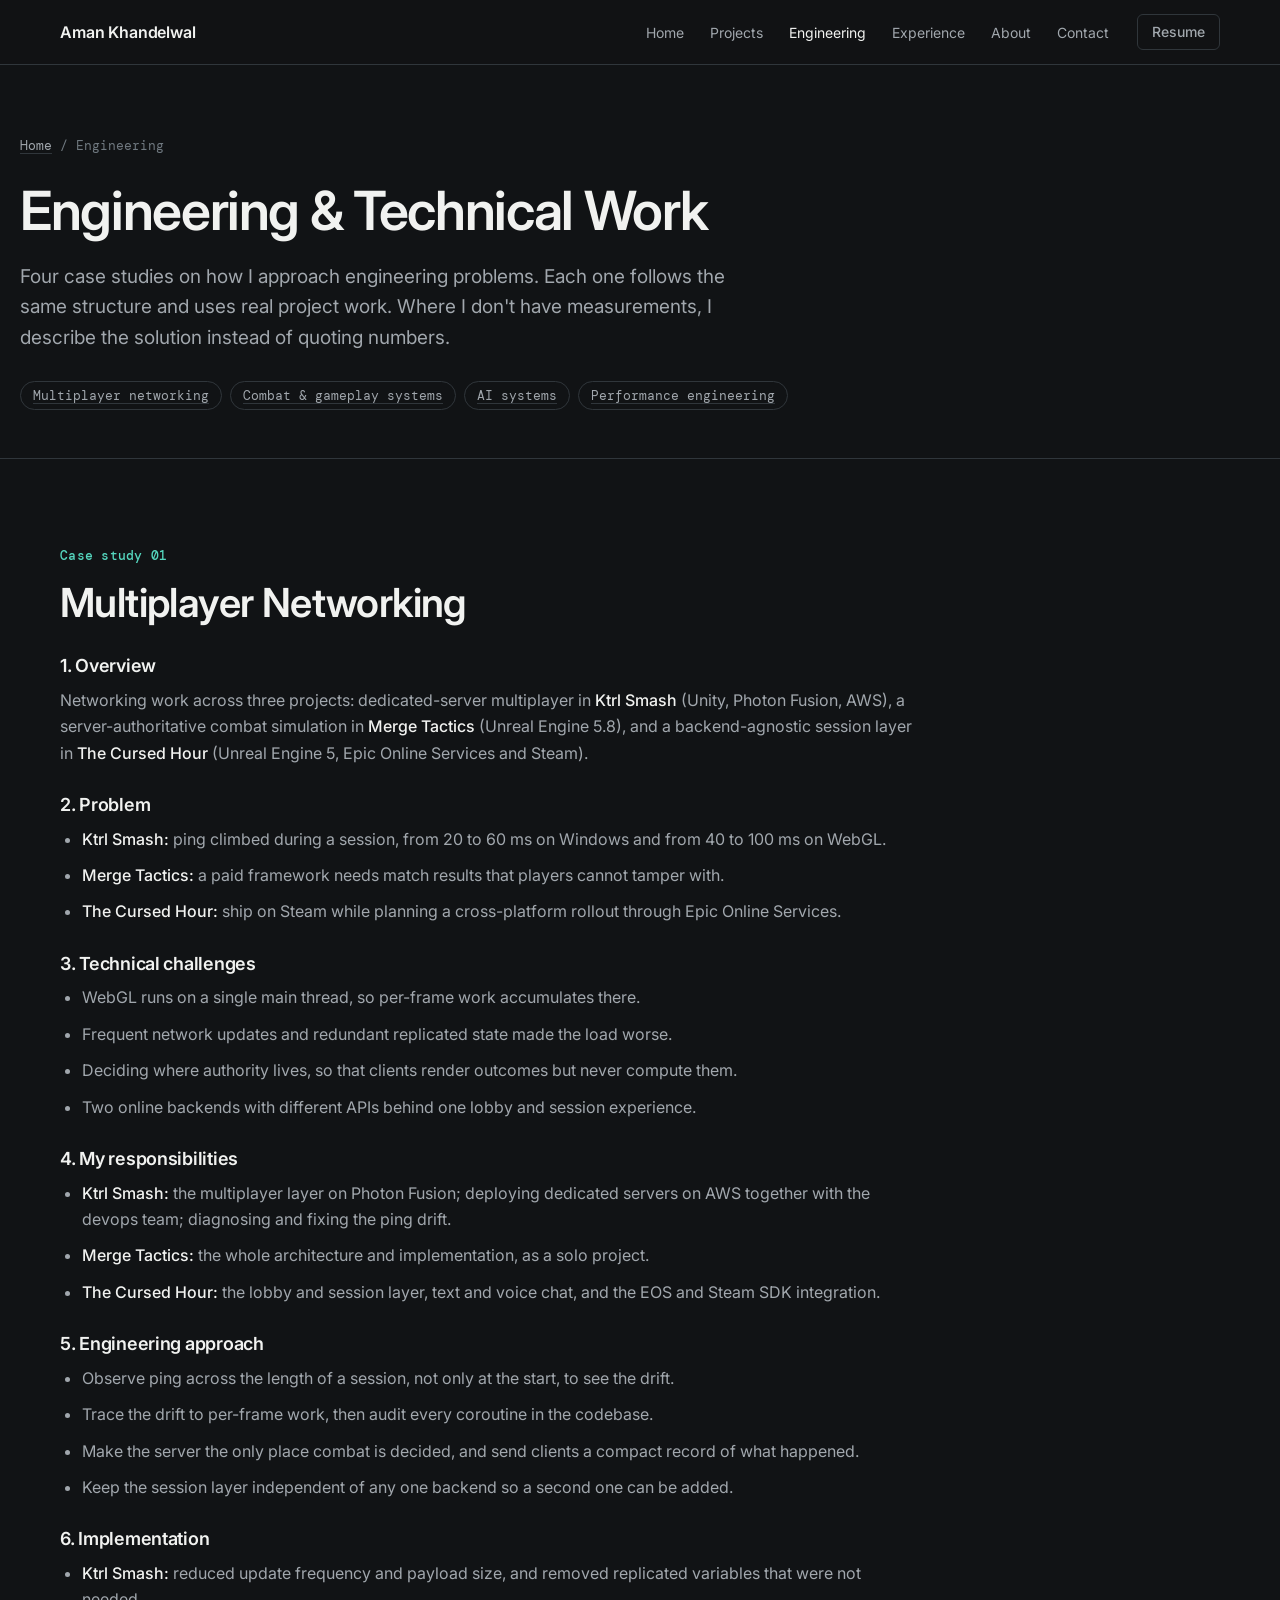
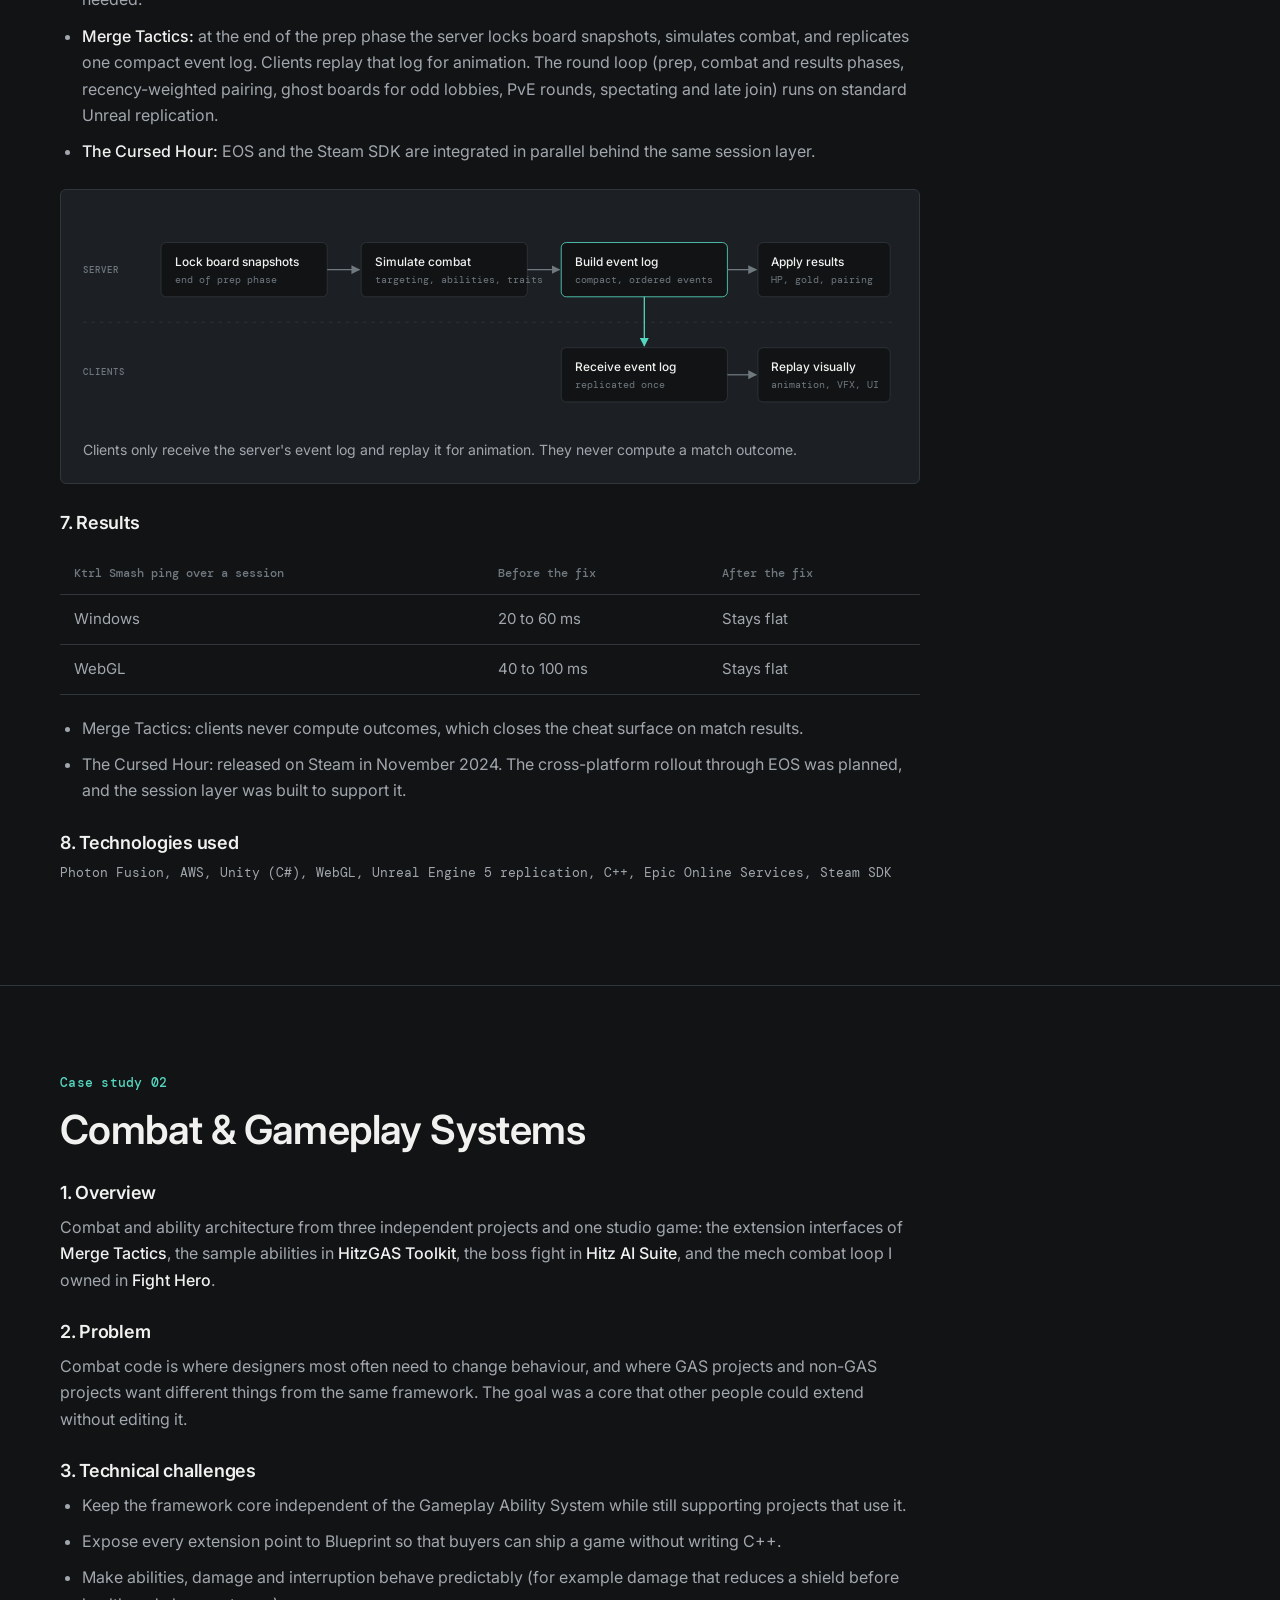
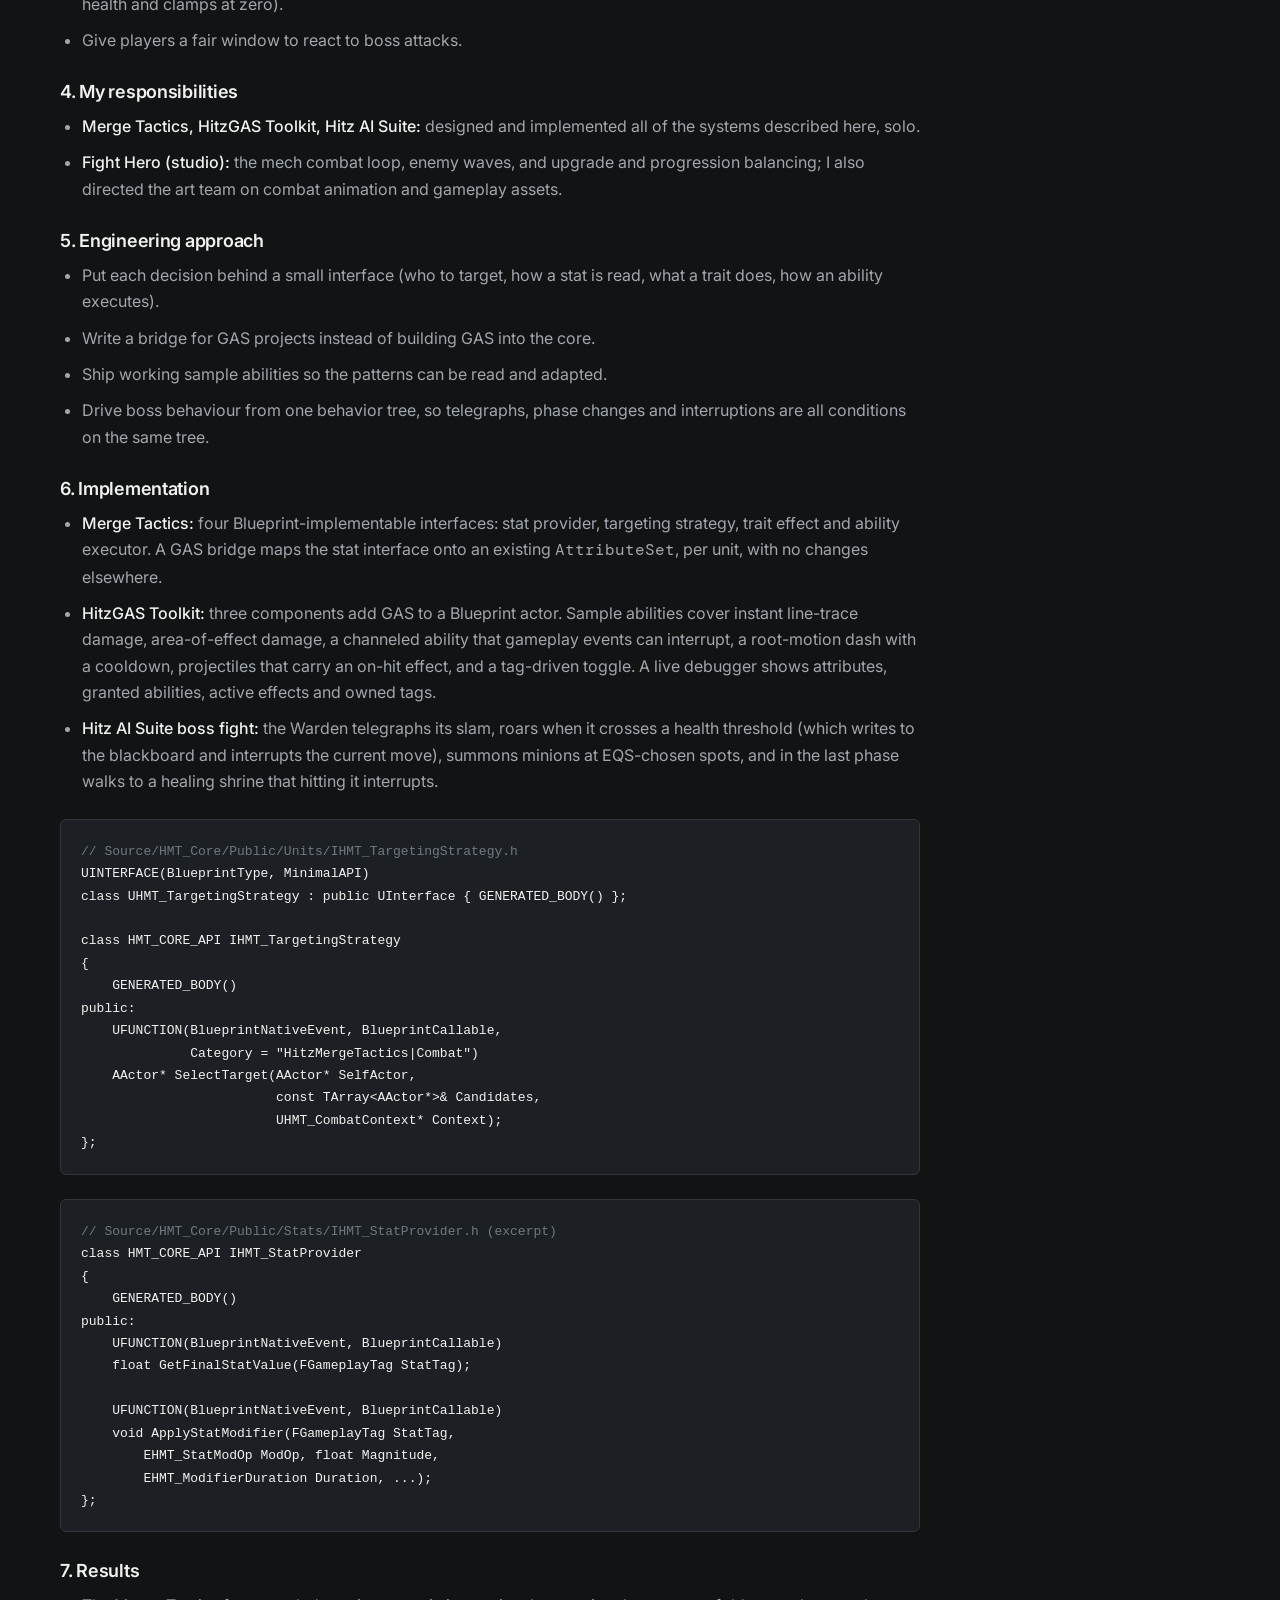
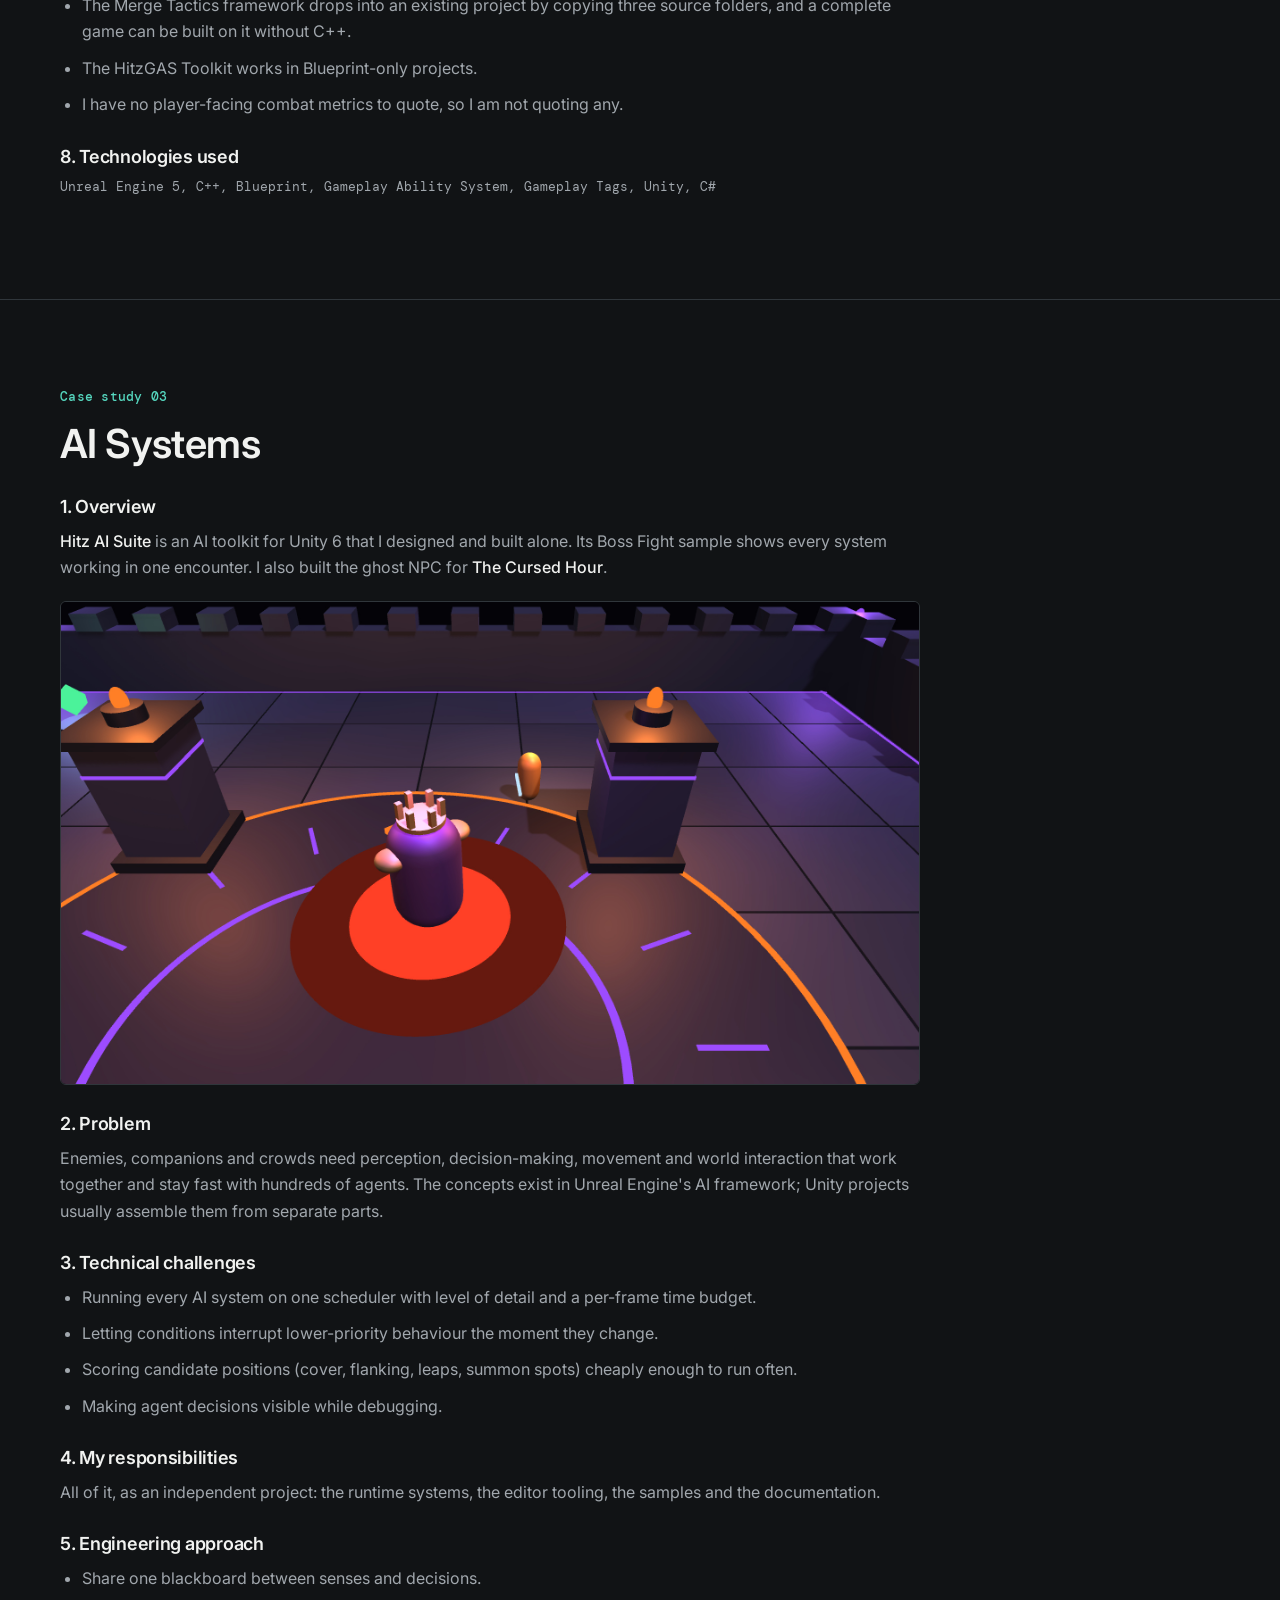
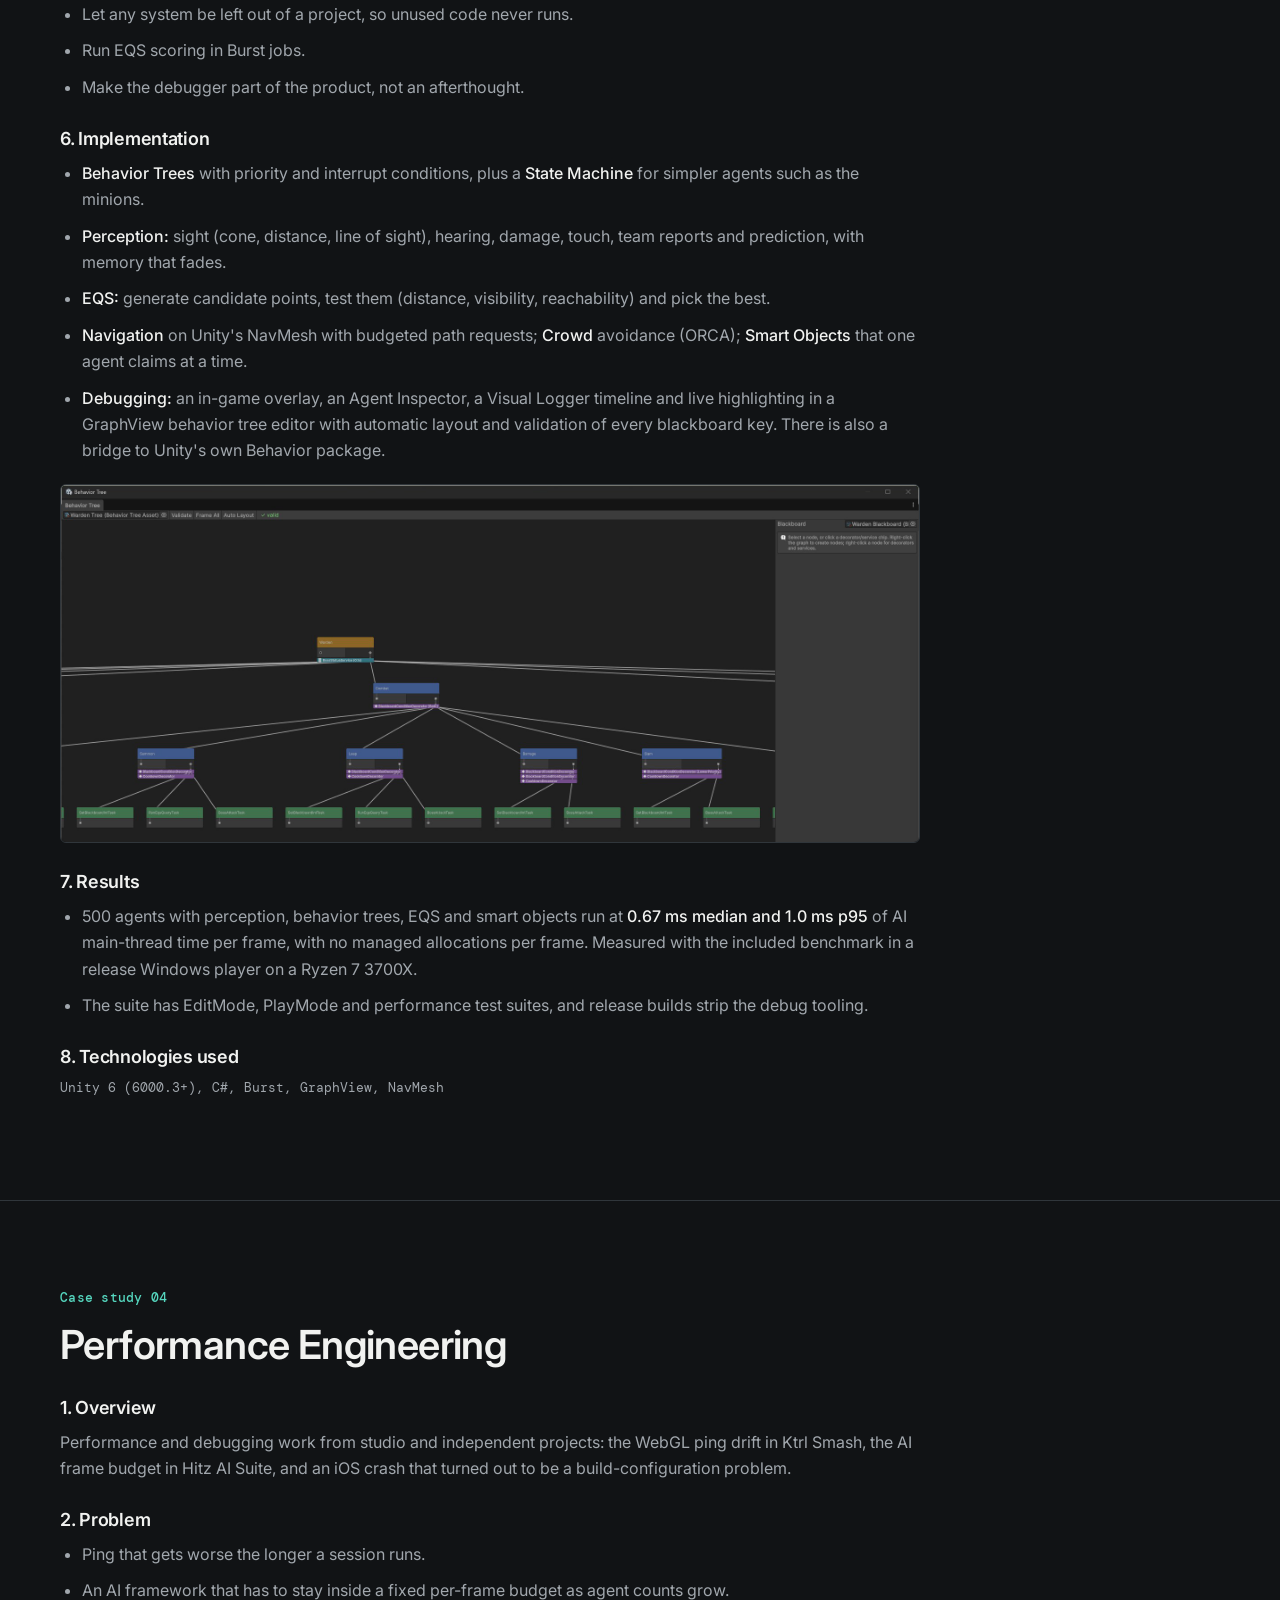
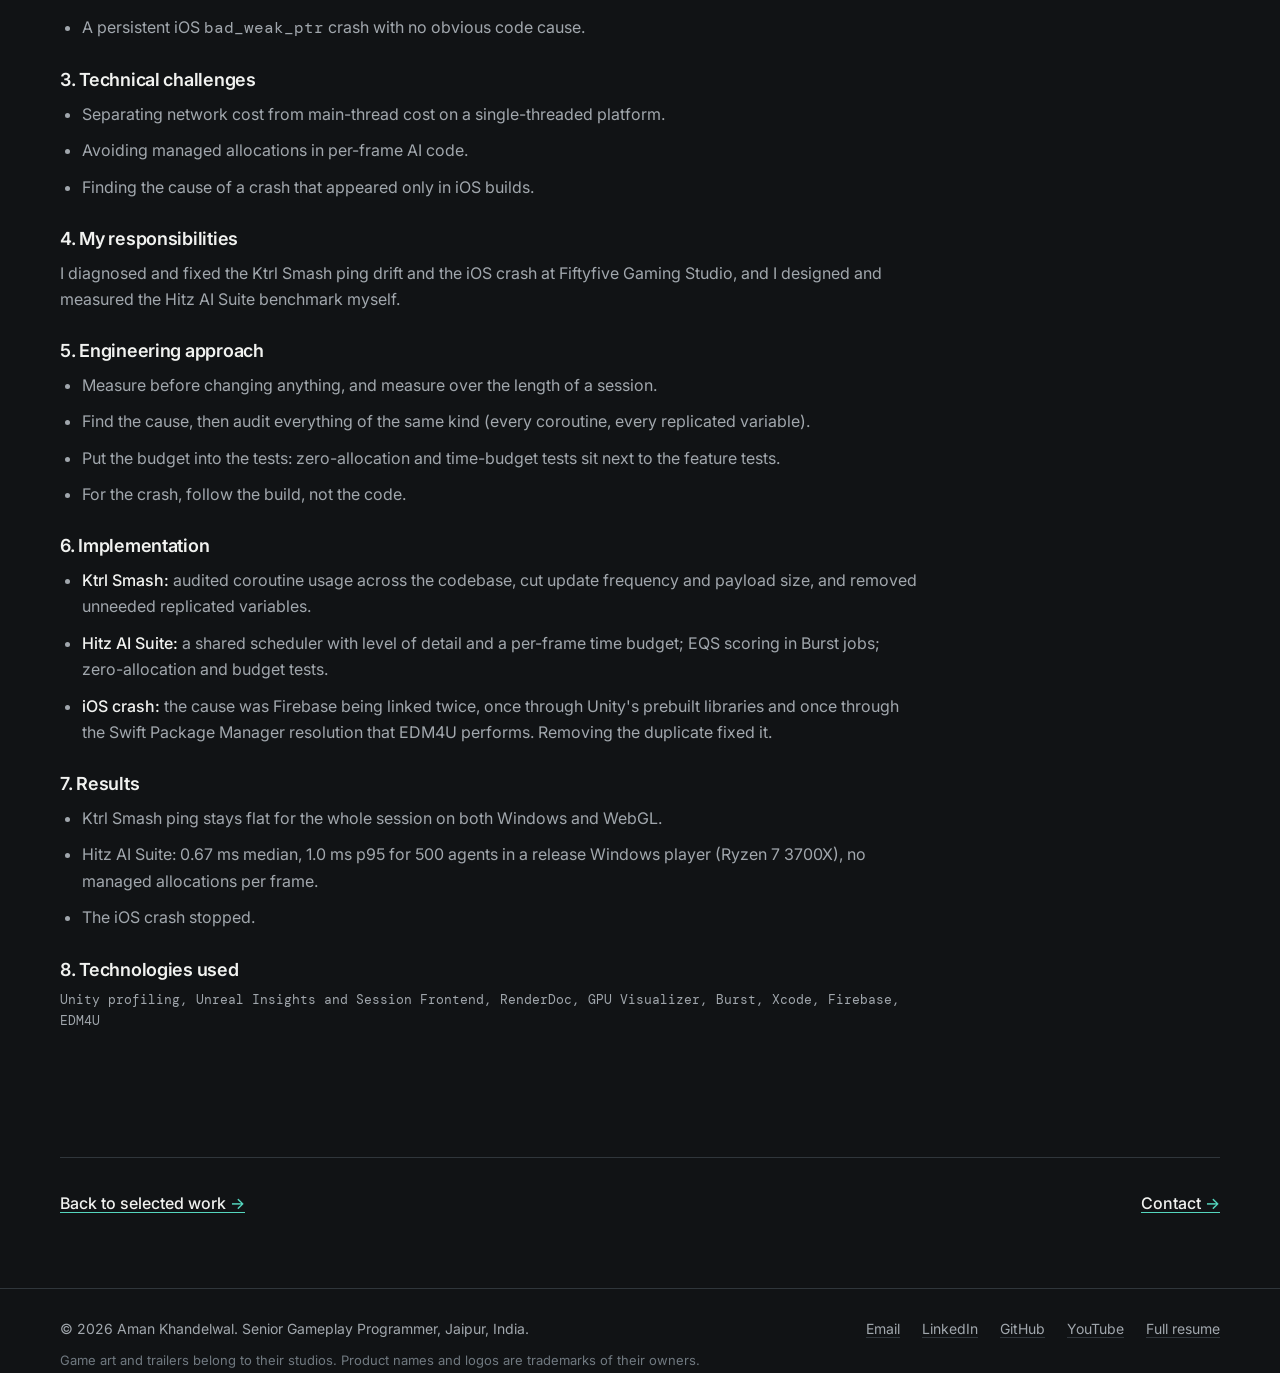
==== engineering.html @ 59083e36 "Redesign portfolio as a minimal engineering portfolio with case studies - New design system: restrai" ====
<!doctype html>
<html lang="en">
<head>
<meta charset="utf-8">
<meta name="viewport" content="width=device-width, initial-scale=1">
<title>Engineering & Technical Work | Aman Khandelwal</title>
<meta name="description" content="Four engineering case studies by gameplay programmer Aman Khandelwal: multiplayer networking, combat and gameplay systems, AI systems and performance engineering.">
<meta name="theme-color" content="#111315">
<link rel="canonical" href="https://hitz482.github.io/engineering.html">
<meta property="og:type" content="website">
<meta property="og:site_name" content="Aman Khandelwal">
<meta property="og:title" content="Engineering & Technical Work | Aman Khandelwal">
<meta property="og:description" content="Four engineering case studies by gameplay programmer Aman Khandelwal: multiplayer networking, combat and gameplay systems, AI systems and performance engineering.">
<meta property="og:url" content="https://hitz482.github.io/engineering.html">
<meta property="og:image" content="https://hitz482.github.io/share.jpg">
<meta name="twitter:card" content="summary_large_image">
<meta name="twitter:title" content="Engineering & Technical Work | Aman Khandelwal">
<meta name="twitter:description" content="Four engineering case studies by gameplay programmer Aman Khandelwal: multiplayer networking, combat and gameplay systems, AI systems and performance engineering.">
<meta name="twitter:image" content="https://hitz482.github.io/share.jpg">
<link rel="icon" href="favicon.svg" type="image/svg+xml">
<link rel="preconnect" href="https://fonts.googleapis.com">
<link rel="preconnect" href="https://fonts.gstatic.com" crossorigin>
<link href="https://fonts.googleapis.com/css2?family=DM+Mono:wght@400;500&family=Inter:wght@400;500;600&display=swap" rel="stylesheet">
<link rel="stylesheet" href="style.css">
<script>document.documentElement.classList.add('js')</script>
<script src="main.js" defer></script>
</head>
<body>
<a class="skip" href="#main">Skip to content</a>
<header class="nav">
  <div class="wrap nav__bar">
    <a class="nav__brand" href="index.html">Aman Khandelwal</a>
    <button class="nav__toggle" type="button" aria-expanded="false" aria-controls="site-menu" aria-label="Menu"><span></span><span></span></button>
    <nav id="site-menu" class="nav__menu" aria-label="Main">
      <ul><li><a href="index.html">Home</a></li><li><a href="index.html#work">Projects</a></li><li><a href="engineering.html" aria-current="page">Engineering</a></li><li><a href="index.html#experience">Experience</a></li><li><a href="index.html#about">About</a></li><li><a href="index.html#contact">Contact</a></li></ul>
      <a class="btn btn--sm" href="assets/Aman_Khandelwal_Resume.pdf" download>Resume</a>
    </nav>
  </div>
</header>
<main id="main"><div class="wrap page-head">
<p class="crumb"><a href="index.html">Home</a> / Engineering</p>
<h1>Engineering &amp; Technical Work</h1>
<p class="lead">Four case studies on how I approach engineering problems. Each one follows the same structure and uses real project work. Where I don't have measurements, I describe the solution instead of quoting numbers.</p>
<ul class="chips"><li><a href="#networking">Multiplayer networking</a></li><li><a href="#combat">Combat &amp; gameplay systems</a></li><li><a href="#ai">AI systems</a></li><li><a href="#performance">Performance engineering</a></li></ul>
</div><article class="case-study" id="networking" aria-labelledby="networking-h"><div class="wrap"><p class="eyebrow">Case study 01</p><h2 id="networking-h">Multiplayer Networking</h2><div class="doc__body" style="max-width: 860px;"><div class="step"><h3>1. Overview</h3><p>Networking work across three projects: dedicated-server multiplayer in <b>Ktrl Smash</b> (Unity, Photon Fusion, AWS), a server-authoritative combat simulation in <b>Merge Tactics</b> (Unreal Engine 5.8), and a backend-agnostic session layer in <b>The Cursed Hour</b> (Unreal Engine 5, Epic Online Services and Steam).</p></div><div class="step"><h3>2. Problem</h3><ul><li><b>Ktrl Smash:</b> ping climbed during a session, from 20 to 60 ms on Windows and from 40 to 100 ms on WebGL.</li><li><b>Merge Tactics:</b> a paid framework needs match results that players cannot tamper with.</li><li><b>The Cursed Hour:</b> ship on Steam while planning a cross-platform rollout through Epic Online Services.</li></ul></div><div class="step"><h3>3. Technical challenges</h3><ul><li>WebGL runs on a single main thread, so per-frame work accumulates there.</li><li>Frequent network updates and redundant replicated state made the load worse.</li><li>Deciding where authority lives, so that clients render outcomes but never compute them.</li><li>Two online backends with different APIs behind one lobby and session experience.</li></ul></div><div class="step"><h3>4. My responsibilities</h3><ul><li><b>Ktrl Smash:</b> the multiplayer layer on Photon Fusion; deploying dedicated servers on AWS together with the devops team; diagnosing and fixing the ping drift.</li><li><b>Merge Tactics:</b> the whole architecture and implementation, as a solo project.</li><li><b>The Cursed Hour:</b> the lobby and session layer, text and voice chat, and the EOS and Steam SDK integration.</li></ul></div><div class="step"><h3>5. Engineering approach</h3><ul><li>Observe ping across the length of a session, not only at the start, to see the drift.</li><li>Trace the drift to per-frame work, then audit every coroutine in the codebase.</li><li>Make the server the only place combat is decided, and send clients a compact record of what happened.</li><li>Keep the session layer independent of any one backend so a second one can be added.</li></ul></div><div class="step"><h3>6. Implementation</h3><ul><li><b>Ktrl Smash:</b> reduced update frequency and payload size, and removed replicated variables that were not needed.</li><li><b>Merge Tactics:</b> at the end of the prep phase the server locks board snapshots, simulates combat, and replicates one compact event log. Clients replay that log for animation. The round loop (prep, combat and results phases, recency-weighted pairing, ghost boards for odd lobbies, PvE rounds, spectating and late join) runs on standard Unreal replication.</li><li><b>The Cursed Hour:</b> EOS and the Steam SDK are integrated in parallel behind the same session layer.</li></ul><figure class="diagram">
<div class="diagram-scroll"><svg viewBox="0 0 960 250" role="img" aria-labelledby="flow-t flow-d">
<title id="flow-t">Merge Tactics server-authoritative combat flow</title>
<desc id="flow-d">On the server, board snapshots are locked, combat is simulated, an event log is built and results are applied. Clients receive the event log once and replay it visually.</desc>
<defs><marker id="ah" viewBox="0 0 10 10" refX="9" refY="5" markerWidth="7" markerHeight="7" orient="auto-start-reverse"><path d="M0 0L10 5L0 10z" fill="#707980"/></marker><marker id="ah2" viewBox="0 0 10 10" refX="9" refY="5" markerWidth="7" markerHeight="7" orient="auto-start-reverse"><path d="M0 0L10 5L0 10z" fill="#55D6BE"/></marker></defs>
<text class="lane" x="0" y="72">SERVER</text><text class="lane" x="0" y="192">CLIENTS</text>
<line x1="0" y1="130" x2="960" y2="130" stroke="#30363B" stroke-dasharray="4 6"/>
<g class="box"><rect x="92" y="36" width="196" height="64" rx="6"/><text class="t" x="108" y="64">Lock board snapshots</text><text class="s" x="108" y="84">end of prep phase</text></g>
<g class="box"><rect x="328" y="36" width="196" height="64" rx="6"/><text class="t" x="344" y="64">Simulate combat</text><text class="s" x="344" y="84">targeting, abilities, traits</text></g>
<g class="box hot"><rect x="564" y="36" width="196" height="64" rx="6"/><text class="t" x="580" y="64">Build event log</text><text class="s" x="580" y="84">compact, ordered events</text></g>
<g class="box"><rect x="796" y="36" width="156" height="64" rx="6"/><text class="t" x="812" y="64">Apply results</text><text class="s" x="812" y="84">HP, gold, pairing</text></g>
<g class="box"><rect x="564" y="160" width="196" height="64" rx="6"/><text class="t" x="580" y="188">Receive event log</text><text class="s" x="580" y="208">replicated once</text></g>
<g class="box"><rect x="796" y="160" width="156" height="64" rx="6"/><text class="t" x="812" y="188">Replay visually</text><text class="s" x="812" y="208">animation, VFX, UI</text></g>
<path class="arrow" d="M288 68H326"/><path class="arrow" d="M524 68H562"/><path class="arrow" d="M760 68H794"/>
<path class="arrow hot" d="M662 100V158"/><path class="arrow" d="M760 192H794"/>
</svg></div>
<figcaption>Clients only receive the server's event log and replay it for animation. They never compute a match outcome.</figcaption>
</figure></div><div class="step"><h3>7. Results</h3><table class="table"><thead><tr><th>Ktrl Smash ping over a session</th><th>Before the fix</th><th>After the fix</th></tr></thead><tbody><tr><td>Windows</td><td>20 to 60 ms</td><td>Stays flat</td></tr><tr><td>WebGL</td><td>40 to 100 ms</td><td>Stays flat</td></tr></tbody></table><ul><li>Merge Tactics: clients never compute outcomes, which closes the cheat surface on match results.</li><li>The Cursed Hour: released on Steam in November 2024. The cross-platform rollout through EOS was planned, and the session layer was built to support it.</li></ul></div><div class="step"><h3>8. Technologies used</h3><p class="stack">Photon Fusion, AWS, Unity (C#), WebGL, Unreal Engine 5 replication, C++, Epic Online Services, Steam SDK</p></div></div></div></article><article class="case-study" id="combat" aria-labelledby="combat-h"><div class="wrap"><p class="eyebrow">Case study 02</p><h2 id="combat-h">Combat &amp; Gameplay Systems</h2><div class="doc__body" style="max-width: 860px;"><div class="step"><h3>1. Overview</h3><p>Combat and ability architecture from three independent projects and one studio game: the extension interfaces of <b>Merge Tactics</b>, the sample abilities in <b>HitzGAS Toolkit</b>, the boss fight in <b>Hitz AI Suite</b>, and the mech combat loop I owned in <b>Fight Hero</b>.</p></div><div class="step"><h3>2. Problem</h3><p>Combat code is where designers most often need to change behaviour, and where GAS projects and non-GAS projects want different things from the same framework. The goal was a core that other people could extend without editing it.</p></div><div class="step"><h3>3. Technical challenges</h3><ul><li>Keep the framework core independent of the Gameplay Ability System while still supporting projects that use it.</li><li>Expose every extension point to Blueprint so that buyers can ship a game without writing C++.</li><li>Make abilities, damage and interruption behave predictably (for example damage that reduces a shield before health and clamps at zero).</li><li>Give players a fair window to react to boss attacks.</li></ul></div><div class="step"><h3>4. My responsibilities</h3><ul><li><b>Merge Tactics, HitzGAS Toolkit, Hitz AI Suite:</b> designed and implemented all of the systems described here, solo.</li><li><b>Fight Hero (studio):</b> the mech combat loop, enemy waves, and upgrade and progression balancing; I also directed the art team on combat animation and gameplay assets.</li></ul></div><div class="step"><h3>5. Engineering approach</h3><ul><li>Put each decision behind a small interface (who to target, how a stat is read, what a trait does, how an ability executes).</li><li>Write a bridge for GAS projects instead of building GAS into the core.</li><li>Ship working sample abilities so the patterns can be read and adapted.</li><li>Drive boss behaviour from one behavior tree, so telegraphs, phase changes and interruptions are all conditions on the same tree.</li></ul></div><div class="step"><h3>6. Implementation</h3><ul><li><b>Merge Tactics:</b> four Blueprint-implementable interfaces: stat provider, targeting strategy, trait effect and ability executor. A GAS bridge maps the stat interface onto an existing <span class="mono">AttributeSet</span>, per unit, with no changes elsewhere.</li><li><b>HitzGAS Toolkit:</b> three components add GAS to a Blueprint actor. Sample abilities cover instant line-trace damage, area-of-effect damage, a channeled ability that gameplay events can interrupt, a root-motion dash with a cooldown, projectiles that carry an on-hit effect, and a tag-driven toggle. A live debugger shows attributes, granted abilities, active effects and owned tags.</li><li><b>Hitz AI Suite boss fight:</b> the Warden telegraphs its slam, roars when it crosses a health threshold (which writes to the blackboard and interrupts the current move), summons minions at EQS-chosen spots, and in the last phase walks to a healing shrine that hitting it interrupts.</li></ul><pre class="code" aria-label="IHMT_TargetingStrategy.h from the Merge Tactics source"><code><span class="c">// Source/HMT_Core/Public/Units/IHMT_TargetingStrategy.h</span>
UINTERFACE(BlueprintType, MinimalAPI)
class UHMT_TargetingStrategy : public UInterface { GENERATED_BODY() };

class HMT_CORE_API IHMT_TargetingStrategy
{
    GENERATED_BODY()
public:
    UFUNCTION(BlueprintNativeEvent, BlueprintCallable,
              Category = "HitzMergeTactics|Combat")
    AActor* SelectTarget(AActor* SelfActor,
                         const TArray&lt;AActor*&gt;&amp; Candidates,
                         UHMT_CombatContext* Context);
};</code></pre><pre class="code" aria-label="IHMT_StatProvider.h from the Merge Tactics source"><code><span class="c">// Source/HMT_Core/Public/Stats/IHMT_StatProvider.h (excerpt)</span>
class HMT_CORE_API IHMT_StatProvider
{
    GENERATED_BODY()
public:
    UFUNCTION(BlueprintNativeEvent, BlueprintCallable)
    float GetFinalStatValue(FGameplayTag StatTag);

    UFUNCTION(BlueprintNativeEvent, BlueprintCallable)
    void ApplyStatModifier(FGameplayTag StatTag,
        EHMT_StatModOp ModOp, float Magnitude,
        EHMT_ModifierDuration Duration, ...);
};</code></pre></div><div class="step"><h3>7. Results</h3><ul><li>The Merge Tactics framework drops into an existing project by copying three source folders, and a complete game can be built on it without C++.</li><li>The HitzGAS Toolkit works in Blueprint-only projects.</li><li>I have no player-facing combat metrics to quote, so I am not quoting any.</li></ul></div><div class="step"><h3>8. Technologies used</h3><p class="stack">Unreal Engine 5, C++, Blueprint, Gameplay Ability System, Gameplay Tags, Unity, C#</p></div></div></div></article><article class="case-study" id="ai" aria-labelledby="ai-h"><div class="wrap"><p class="eyebrow">Case study 03</p><h2 id="ai-h">AI Systems</h2><div class="doc__body" style="max-width: 860px;"><div class="step"><h3>1. Overview</h3><p><b>Hitz AI Suite</b> is an AI toolkit for Unity 6 that I designed and built alone. Its Boss Fight sample shows every system working in one encounter. I also built the ghost NPC for <b>The Cursed Hour</b>.</p><img style="border:1px solid var(--border);border-radius:6px;margin:20px 0" class="frame-img" src="assets/img/warden-slam.jpg" srcset="assets/img/warden-slam-800.jpg 800w, assets/img/warden-slam.jpg 1920w" sizes="(min-width: 1024px) 820px, 100vw" alt="The Warden boss mid-slam in the Hitz AI Suite boss fight sample" width="1920" height="1080" loading="lazy" decoding="async"></div><div class="step"><h3>2. Problem</h3><p>Enemies, companions and crowds need perception, decision-making, movement and world interaction that work together and stay fast with hundreds of agents. The concepts exist in Unreal Engine's AI framework; Unity projects usually assemble them from separate parts.</p></div><div class="step"><h3>3. Technical challenges</h3><ul><li>Running every AI system on one scheduler with level of detail and a per-frame time budget.</li><li>Letting conditions interrupt lower-priority behaviour the moment they change.</li><li>Scoring candidate positions (cover, flanking, leaps, summon spots) cheaply enough to run often.</li><li>Making agent decisions visible while debugging.</li></ul></div><div class="step"><h3>4. My responsibilities</h3><p>All of it, as an independent project: the runtime systems, the editor tooling, the samples and the documentation.</p></div><div class="step"><h3>5. Engineering approach</h3><ul><li>Share one blackboard between senses and decisions.</li><li>Let any system be left out of a project, so unused code never runs.</li><li>Run EQS scoring in Burst jobs.</li><li>Make the debugger part of the product, not an afterthought.</li></ul></div><div class="step"><h3>6. Implementation</h3><ul><li><b>Behavior Trees</b> with priority and interrupt conditions, plus a <b>State Machine</b> for simpler agents such as the minions.</li><li><b>Perception:</b> sight (cone, distance, line of sight), hearing, damage, touch, team reports and prediction, with memory that fades.</li><li><b>EQS:</b> generate candidate points, test them (distance, visibility, reachability) and pick the best.</li><li><b>Navigation</b> on Unity's NavMesh with budgeted path requests; <b>Crowd</b> avoidance (ORCA); <b>Smart Objects</b> that one agent claims at a time.</li><li><b>Debugging:</b> an in-game overlay, an Agent Inspector, a Visual Logger timeline and live highlighting in a GraphView behavior tree editor with automatic layout and validation of every blackboard key. There is also a bridge to Unity's own Behavior package.</li></ul><img style="border:1px solid var(--border);border-radius:6px;margin:20px 0" src="assets/img/bt-editor.jpg" srcset="assets/img/bt-editor-800.jpg 800w, assets/img/bt-editor.jpg 1920w" sizes="(min-width: 1024px) 820px, 100vw" alt="The Hitz AI Suite behavior tree editor showing the Warden combat branch" width="1920" height="800" loading="lazy" decoding="async"></div><div class="step"><h3>7. Results</h3><ul><li>500 agents with perception, behavior trees, EQS and smart objects run at <b>0.67 ms median and 1.0 ms p95</b> of AI main-thread time per frame, with no managed allocations per frame. Measured with the included benchmark in a release Windows player on a Ryzen 7 3700X.</li><li>The suite has EditMode, PlayMode and performance test suites, and release builds strip the debug tooling.</li></ul></div><div class="step"><h3>8. Technologies used</h3><p class="stack">Unity 6 (6000.3+), C#, Burst, GraphView, NavMesh</p></div></div></div></article><article class="case-study" id="performance" aria-labelledby="performance-h"><div class="wrap"><p class="eyebrow">Case study 04</p><h2 id="performance-h">Performance Engineering</h2><div class="doc__body" style="max-width: 860px;"><div class="step"><h3>1. Overview</h3><p>Performance and debugging work from studio and independent projects: the WebGL ping drift in Ktrl Smash, the AI frame budget in Hitz AI Suite, and an iOS crash that turned out to be a build-configuration problem.</p></div><div class="step"><h3>2. Problem</h3><ul><li>Ping that gets worse the longer a session runs.</li><li>An AI framework that has to stay inside a fixed per-frame budget as agent counts grow.</li><li>A persistent iOS <span class="mono">bad_weak_ptr</span> crash with no obvious code cause.</li></ul></div><div class="step"><h3>3. Technical challenges</h3><ul><li>Separating network cost from main-thread cost on a single-threaded platform.</li><li>Avoiding managed allocations in per-frame AI code.</li><li>Finding the cause of a crash that appeared only in iOS builds.</li></ul></div><div class="step"><h3>4. My responsibilities</h3><p>I diagnosed and fixed the Ktrl Smash ping drift and the iOS crash at Fiftyfive Gaming Studio, and I designed and measured the Hitz AI Suite benchmark myself.</p></div><div class="step"><h3>5. Engineering approach</h3><ul><li>Measure before changing anything, and measure over the length of a session.</li><li>Find the cause, then audit everything of the same kind (every coroutine, every replicated variable).</li><li>Put the budget into the tests: zero-allocation and time-budget tests sit next to the feature tests.</li><li>For the crash, follow the build, not the code.</li></ul></div><div class="step"><h3>6. Implementation</h3><ul><li><b>Ktrl Smash:</b> audited coroutine usage across the codebase, cut update frequency and payload size, and removed unneeded replicated variables.</li><li><b>Hitz AI Suite:</b> a shared scheduler with level of detail and a per-frame time budget; EQS scoring in Burst jobs; zero-allocation and budget tests.</li><li><b>iOS crash:</b> the cause was Firebase being linked twice, once through Unity's prebuilt libraries and once through the Swift Package Manager resolution that EDM4U performs. Removing the duplicate fixed it.</li></ul></div><div class="step"><h3>7. Results</h3><ul><li>Ktrl Smash ping stays flat for the whole session on both Windows and WebGL.</li><li>Hitz AI Suite: 0.67 ms median, 1.0 ms p95 for 500 agents in a release Windows player (Ryzen 7 3700X), no managed allocations per frame.</li><li>The iOS crash stopped.</li></ul></div><div class="step"><h3>8. Technologies used</h3><p class="stack">Unity profiling, Unreal Insights and Session Frontend, RenderDoc, GPU Visualizer, Burst, Xcode, Firebase, EDM4U</p></div></div></div></article><div class="wrap" style="padding-bottom: 72px;"><div class="next"><a class="link" href="index.html#work">Back to selected work</a><a class="link" href="index.html#contact">Contact</a></div></div></main>
<footer class="footer">
  <div class="wrap footer__bar">
    <span>&copy; 2026 Aman Khandelwal. Senior Gameplay Programmer, Jaipur, India.</span>
    <span class="footer__links"><a href="mailto:khandelwalaman5@gmail.com">Email</a><a href="https://www.linkedin.com/in/aman-khandelwal-b7a3551a1/">LinkedIn</a><a href="https://github.com/hitz482">GitHub</a><a href="https://www.youtube.com/@amankhandelwal8816">YouTube</a><a href="assets/Aman_Khandelwal_Resume_Full.pdf" download>Full resume</a></span>
  </div>
  <div class="wrap footer__note">Game art and trailers belong to their studios. Product names and logos are trademarks of their owners.</div>
</footer>
</body>
</html>
---- style.css ----
/* Aman Khandelwal, portfolio. One stylesheet, one script, no framework. */
:root {
  --bg: #111315; --surface: #1C2024; --surface-2: #24292E;
  --text: #F1F2F0; --text-2: #A1A7AD; --muted: #707980;
  --accent: #55D6BE; --border: #30363B;
  --font: "Inter", system-ui, -apple-system, "Segoe UI", sans-serif;
  --mono: "DM Mono", ui-monospace, "Cascadia Code", Consolas, monospace;
  --wrap: 1240px; --gut: clamp(20px, 4vw, 40px); --nav: 64px;
  --r: 6px;
}
*, *::before, *::after { box-sizing: border-box; }
html { scroll-behavior: smooth; scroll-padding-top: calc(var(--nav) + 16px); -webkit-text-size-adjust: 100%; }
body { margin: 0; background: var(--bg); color: var(--text); font: 400 16px/1.65 var(--font); -webkit-font-smoothing: antialiased; overflow-x: hidden; }
img { display: block; max-width: 100%; height: auto; }
a { color: inherit; text-decoration-color: var(--border); text-underline-offset: 3px; transition: color .15s, text-decoration-color .15s; }
a:hover { color: var(--accent); text-decoration-color: var(--accent); }
:focus-visible { outline: 2px solid var(--accent); outline-offset: 3px; border-radius: 3px; }
h1, h2, h3, h4 { margin: 0; font-weight: 600; letter-spacing: -0.015em; line-height: 1.2; }
p { margin: 0 0 1em; }
ul, ol { margin: 0; padding: 0; }
.wrap { width: 100%; max-width: var(--wrap); margin: 0 auto; padding: 0 var(--gut); }
.mono { font-family: var(--mono); }
.skip { position: absolute; left: 12px; top: -60px; z-index: 100; background: var(--accent); color: #0b1f1b; padding: 10px 14px; border-radius: var(--r); font-weight: 600; }
.skip:focus { top: 12px; }

/* nav */
.nav { position: sticky; top: 0; z-index: 50; background: rgb(17 19 21 / .94); border-bottom: 1px solid var(--border); backdrop-filter: blur(8px); }
.nav__bar { display: flex; align-items: center; justify-content: space-between; height: var(--nav); }
.nav__brand { font-weight: 600; text-decoration: none; letter-spacing: -.01em; }
.nav__menu { display: flex; align-items: center; gap: 28px; }
.nav__menu ul { display: flex; gap: 26px; list-style: none; }
.nav__menu a { text-decoration: none; font-size: 14px; color: var(--text-2); }
.nav__menu a:hover, .nav__menu a[aria-current] { color: var(--text); }
.nav__toggle { display: none; width: 44px; height: 44px; background: none; border: 1px solid var(--border); border-radius: var(--r); cursor: pointer; padding: 0; position: relative; }
.nav__toggle span { position: absolute; left: 12px; right: 12px; height: 2px; background: var(--text); transition: transform .2s, top .2s; }
.nav__toggle span:first-child { top: 16px; } .nav__toggle span:last-child { top: 26px; }
.nav__toggle[aria-expanded="true"] span:first-child { top: 21px; transform: rotate(45deg); }
.nav__toggle[aria-expanded="true"] span:last-child { top: 21px; transform: rotate(-45deg); }

/* buttons */
.btn { display: inline-flex; align-items: center; justify-content: center; gap: 8px; min-height: 44px; padding: 0 20px; border: 1px solid var(--accent); border-radius: var(--r); background: var(--accent); color: #0b1f1b; font: 500 15px/1 var(--font); text-decoration: none; cursor: pointer; transition: background .15s, color .15s, border-color .15s, transform .15s; }
.btn:hover { background: #7be3d0; border-color: #7be3d0; color: #0b1f1b; }
.btn:active { transform: translateY(1px); }
.btn--ghost { background: transparent; color: var(--text); border-color: var(--border); }
.btn--ghost:hover { background: var(--surface); border-color: var(--text-2); color: var(--text); }
.btn--sm { min-height: 36px; padding: 0 14px; font-size: 14px; background: transparent; color: var(--text); border-color: var(--border); }
.btn--sm:hover { background: var(--surface); border-color: var(--text-2); color: var(--text); }
.btn-row { display: flex; flex-wrap: wrap; gap: 12px; }
.link { color: var(--text); font-weight: 500; text-decoration-color: var(--accent); }
.link::after { content: " \2192"; color: var(--accent); }

/* type helpers */
.eyebrow { font: 500 13px/1.4 var(--mono); letter-spacing: .02em; color: var(--accent); margin: 0 0 14px; }
.muted { color: var(--text-2); }
.lead { font-size: 19px; line-height: 1.6; color: var(--text-2); max-width: 62ch; }
.stack { font: 400 13px/1.6 var(--mono); color: var(--muted); }
.chips { display: flex; flex-wrap: wrap; gap: 8px; list-style: none; }
.chips li { font: 400 13px/1 var(--mono); color: var(--text-2); border: 1px solid var(--border); border-radius: 999px; padding: 7px 12px; }

/* sections */
.section { padding: clamp(64px, 9vw, 112px) 0; border-top: 1px solid var(--border); }
.section__head { max-width: 760px; margin-bottom: clamp(32px, 5vw, 56px); }
.section__head h2 { font-size: clamp(28px, 3.4vw, 40px); margin-bottom: 14px; }
.section__head p { color: var(--text-2); font-size: 18px; margin: 0; }
.grid { display: grid; gap: clamp(24px, 3vw, 40px); }

/* hero */
.hero { padding: clamp(40px, 6vw, 80px) 0 clamp(56px, 8vw, 96px); }
.hero__grid { display: grid; grid-template-columns: minmax(0, 1.05fr) minmax(0, 1fr); gap: clamp(32px, 5vw, 72px); align-items: center; }
.status { display: inline-flex; align-items: center; gap: 10px; font: 400 13px/1.4 var(--mono); color: var(--text-2); margin-bottom: 28px; }
.status i { width: 8px; height: 8px; border-radius: 50%; background: var(--accent); }
.hero h1 { font-size: clamp(36px, 5vw, 60px); letter-spacing: -.025em; margin-bottom: 8px; }
.hero__name { font: 500 17px/1.4 var(--mono); color: var(--text-2); margin-bottom: 20px; display: block; }
.hero__say { font-size: clamp(19px, 2vw, 22px); line-height: 1.5; max-width: 34em; margin-bottom: 20px; }
.hero .lead { margin-bottom: 28px; font-size: 17px; }
.hero .chips { margin-bottom: 32px; }
.hero__links { display: flex; flex-wrap: wrap; gap: 8px 24px; margin-top: 24px; font: 400 14px/1.6 var(--mono); }
.hero__links a { color: var(--text-2); }
.hero__loc { margin: 18px 0 0; font: 400 13px/1.5 var(--mono); color: var(--muted); }
.mosaic { display: grid; grid-template-columns: 1.4fr 1fr; grid-template-rows: auto auto; gap: 12px; }
.mosaic a { position: relative; display: block; border: 1px solid var(--border); border-radius: var(--r); overflow: hidden; background: var(--surface); }
.mosaic a:first-child { grid-row: span 2; }
.mosaic img { width: 100%; height: 100%; object-fit: cover; object-position: 50% 40%; aspect-ratio: 16 / 11; transition: transform .5s ease; }
.mosaic a:first-child img { aspect-ratio: auto; min-height: 100%; }
.mosaic a:hover img { transform: scale(1.02); }
.mosaic span { position: absolute; left: 0; bottom: 0; right: 0; padding: 22px 14px 10px; font: 400 12px/1.3 var(--mono); color: var(--text); background: linear-gradient(transparent, rgb(17 19 21 / .85)); }

/* media frame */
.frame { display: block; border: 1px solid var(--border); border-radius: var(--r); overflow: hidden; background: var(--surface); }
.frame img { width: 100%; aspect-ratio: 16 / 9; object-fit: cover; }
.frame--contain img { object-fit: contain; background: #0d0f10; }

/* selected work */
.work { display: grid; gap: clamp(40px, 6vw, 72px); }
.work__feature { display: grid; grid-template-columns: minmax(0, 7fr) minmax(0, 5fr); gap: clamp(24px, 4vw, 56px); align-items: start; }
.work__pair { display: grid; grid-template-columns: repeat(2, minmax(0, 1fr)); gap: clamp(24px, 4vw, 56px); border-top: 1px solid var(--border); padding-top: clamp(40px, 6vw, 72px); }
.project h3 { font-size: clamp(24px, 2.6vw, 32px); margin: 6px 0 8px; }
.project h3 a { text-decoration: none; }
.project p { color: var(--text-2); }
.project__facts { margin: 18px 0 20px; display: grid; gap: 14px; }
.project__facts div { border-left: 2px solid var(--border); padding-left: 14px; }
.project__facts dt { font: 500 12px/1.4 var(--mono); color: var(--accent); margin-bottom: 4px; letter-spacing: .02em; }
.project__facts dd { margin: 0; color: var(--text-2); font-size: 15px; line-height: 1.55; }
.project .frame { margin-bottom: 20px; }
.project__links { display: flex; flex-wrap: wrap; gap: 8px 20px; font-size: 15px; }

/* engineering summary */
.cases { display: grid; grid-template-columns: repeat(2, minmax(0, 1fr)); gap: 0; border: 1px solid var(--border); border-radius: var(--r); }
.case { padding: 28px; border-right: 1px solid var(--border); border-bottom: 1px solid var(--border); background: var(--bg); transition: background .15s; }
.case:nth-child(2n) { border-right: 0; }
.case:nth-last-child(-n+2) { border-bottom: 0; }
.case:hover { background: var(--surface); }
.case h3 { font-size: 20px; margin: 4px 0 10px; }
.case p { color: var(--text-2); font-size: 15px; }
.case a.link { font-size: 15px; }

/* expertise */
.expertise { display: grid; grid-template-columns: repeat(3, minmax(0, 1fr)); gap: 40px 48px; }
.expertise h3 { font: 500 13px/1.4 var(--mono); color: var(--accent); margin-bottom: 14px; letter-spacing: .02em; }
.expertise ul { list-style: none; display: grid; gap: 8px; color: var(--text-2); font-size: 16px; }
.expertise li { padding-bottom: 8px; border-bottom: 1px solid var(--border); }

/* experience */
.role { display: grid; grid-template-columns: 220px minmax(0, 1fr); gap: 16px clamp(24px, 4vw, 56px); padding: 32px 0; border-top: 1px solid var(--border); }
.role:first-of-type { border-top: 0; padding-top: 0; }
.role__when { font: 400 13px/1.6 var(--mono); color: var(--muted); }
.role h3 { font-size: 22px; margin-bottom: 4px; }
.role__org { color: var(--text-2); margin-bottom: 18px; }
.role ul { padding-left: 20px; color: var(--text-2); display: grid; gap: 8px; }
.role ul b { color: var(--text); font-weight: 500; }
.role .stack { margin-top: 18px; }

/* independent */
.tools { display: grid; grid-template-columns: repeat(2, minmax(0, 1fr)); gap: 24px; }
.tool { border: 1px solid var(--border); border-radius: var(--r); padding: 26px; background: var(--surface); display: flex; flex-direction: column; gap: 14px; }
.tool h3 { font-size: 20px; }
.tool p { color: var(--text-2); font-size: 15px; margin: 0; }
.tool dl { margin: 0; display: grid; gap: 10px; }
.tool dt { font: 500 12px/1.4 var(--mono); color: var(--accent); }
.tool dd { margin: 2px 0 0; color: var(--text-2); font-size: 15px; }
.tool .project__links { margin-top: auto; padding-top: 6px; }

/* about, contact */
.about { display: grid; grid-template-columns: minmax(0, 1.5fr) minmax(0, 1fr); gap: clamp(24px, 5vw, 72px); align-items: start; }
.about p { color: var(--text-2); font-size: 17px; max-width: 62ch; }
.portrait { width: min(240px, 100%); aspect-ratio: 1; object-fit: cover; border: 1px solid var(--border); border-radius: var(--r); }
.contact { text-align: left; }
.contact h2 { font-size: clamp(32px, 4.6vw, 52px); margin-bottom: 16px; }
.contact__links { display: flex; flex-wrap: wrap; gap: 10px 28px; margin-top: 32px; font: 400 15px/1.6 var(--mono); }

/* footer */
.footer { border-top: 1px solid var(--border); padding: 28px 0; color: var(--text-2); font-size: 14px; }
.footer__bar { display: flex; flex-wrap: wrap; justify-content: space-between; gap: 12px 32px; }
.footer__links { display: flex; flex-wrap: wrap; gap: 8px 22px; }
.footer__note { margin-top: 10px; color: var(--muted); font-size: 13px; }

/* project + engineering pages */
.page-head { padding: clamp(40px, 6vw, 72px) 0 clamp(32px, 4vw, 48px); }
.crumb { font: 400 13px/1.4 var(--mono); color: var(--muted); margin-bottom: 24px; }
.crumb a { color: var(--text-2); }
.page-head h1 { font-size: clamp(34px, 4.6vw, 54px); letter-spacing: -.025em; margin-bottom: 18px; }
.page-head .lead { margin-bottom: 28px; }
.meta { display: grid; grid-template-columns: repeat(auto-fit, minmax(180px, 1fr)); gap: 0; margin: 32px 0 0; border: 1px solid var(--border); border-radius: var(--r); }
.meta div { padding: 14px 18px; border-right: 1px solid var(--border); border-bottom: 1px solid var(--border); margin: -1px -1px 0 0; }
.meta dt { font: 500 12px/1.4 var(--mono); color: var(--muted); }
.meta dd { margin: 4px 0 0; font-size: 15px; }
.doc { display: grid; grid-template-columns: 220px minmax(0, 1fr); gap: 0 clamp(24px, 4vw, 64px); }
.doc__side { position: sticky; top: calc(var(--nav) + 24px); align-self: start; font: 400 13px/1.5 var(--mono); }
.doc__side ol { list-style: none; display: grid; gap: 10px; }
.doc__side a { color: var(--muted); text-decoration: none; }
.doc__side a:hover { color: var(--accent); }
.doc__body { min-width: 0; max-width: 820px; }
.doc__body section { padding: 0 0 clamp(36px, 5vw, 56px); margin-bottom: clamp(36px, 5vw, 56px); border-bottom: 1px solid var(--border); }
.doc__body section:last-child { border-bottom: 0; margin-bottom: 0; }
.doc__body h2 { font-size: clamp(24px, 2.8vw, 30px); margin-bottom: 18px; }
.doc__body h3 { font-size: 18px; margin: 28px 0 10px; }
.doc__body p, .doc__body li { color: var(--text-2); }
.doc__body ul, .doc__body ol.list { padding-left: 22px; display: grid; gap: 10px; margin-bottom: 1em; }
.doc__body li b, .doc__body p b { color: var(--text); font-weight: 500; }
.doc__body .frame, .doc__body .diagram, .doc__body .code, .doc__body .trailer { margin: 24px 0; }
.shots { display: grid; grid-template-columns: repeat(2, minmax(0, 1fr)); gap: 16px; margin: 24px 0; }
.shots .frame { margin: 0; }
.case-study { padding: clamp(56px, 8vw, 88px) 0; border-top: 1px solid var(--border); }
.case-study > .wrap > h2 { font-size: clamp(28px, 3.4vw, 40px); margin-bottom: 14px; }
.table { width: 100%; border-collapse: collapse; margin: 20px 0; font-size: 15px; }
.table th, .table td { text-align: left; padding: 12px 14px; border-bottom: 1px solid var(--border); }
.table th { font: 500 12px/1.4 var(--mono); color: var(--muted); }
.table td { color: var(--text-2); }
.code { padding: 20px; overflow-x: auto; background: var(--surface); border: 1px solid var(--border); border-radius: var(--r); font: 400 13px/1.65 var(--mono); color: var(--text); }
.code .c { color: var(--muted); }
.diagram { border: 1px solid var(--border); border-radius: var(--r); padding: 22px; background: var(--surface); }
.diagram svg { display: block; width: 100%; height: auto; }
.diagram figcaption { margin-top: 14px; font-size: 14px; color: var(--text-2); }
.diagram .lane { fill: var(--muted); font: 500 11px var(--mono); letter-spacing: .1em; }
.diagram .box rect { fill: var(--bg); stroke: var(--border); }
.diagram .box.hot rect { stroke: var(--accent); }
.diagram .t { fill: var(--text); font: 500 14px var(--font); }
.diagram .s { fill: var(--muted); font: 400 12px var(--mono); }
.diagram .arrow { stroke: var(--muted); stroke-width: 1.5; fill: none; marker-end: url(#ah); }
.diagram .arrow.hot { stroke: var(--accent); marker-end: url(#ah2); }
.diagram-scroll { overflow-x: auto; }
.diagram-scroll svg { min-width: 680px; }
.trailer { position: relative; display: block; border: 1px solid var(--border); border-radius: var(--r); overflow: hidden; background: var(--surface); }
.trailer img { width: 100%; aspect-ratio: 16 / 9; object-fit: cover; }
.trailer__play { position: absolute; left: 50%; top: 50%; width: 64px; height: 64px; translate: -50% -50%; border-radius: 50%; background: var(--accent); }
.trailer__play::after { content: ""; position: absolute; left: 26px; top: 20px; border-left: 20px solid #0b1f1b; border-top: 12px solid transparent; border-bottom: 12px solid transparent; }
.trailer__label { position: absolute; left: 12px; bottom: 10px; font: 400 12px/1.3 var(--mono); color: var(--text); background: rgb(17 19 21 / .8); padding: 4px 8px; border-radius: 4px; }
.next { display: flex; flex-wrap: wrap; justify-content: space-between; gap: 16px; padding-top: 32px; border-top: 1px solid var(--border); margin-top: 24px; }

/* motion: calm, opt-out */
.js .reveal { opacity: 0; transform: translateY(10px); transition: opacity .5s ease, transform .5s ease; }
.js .reveal.is-in { opacity: 1; transform: none; }
@media (prefers-reduced-motion: reduce) {
  html { scroll-behavior: auto; }
  * { transition: none !important; animation: none !important; }
  .js .reveal { opacity: 1; transform: none; }
}

/* tablet */
@media (max-width: 1023px) {
  .hero__grid, .work__feature, .about { grid-template-columns: 1fr; }
  .expertise { grid-template-columns: repeat(2, minmax(0, 1fr)); }
  .doc { grid-template-columns: 1fr; }
  .doc__side { display: none; }
}
/* phone */
@media (max-width: 780px) {
  .nav__toggle { display: block; }
  .nav__menu { position: fixed; inset: var(--nav) 0 auto 0; flex-direction: column; align-items: stretch; gap: 0; background: var(--bg); border-bottom: 1px solid var(--border); padding: 8px var(--gut) 20px; display: none; max-height: calc(100vh - var(--nav)); overflow-y: auto; }
  .nav__menu.is-open { display: flex; }
  .nav__menu ul { flex-direction: column; gap: 0; }
  .nav__menu li a { display: block; padding: 14px 0; font-size: 17px; border-bottom: 1px solid var(--border); }
  .nav__menu .btn { margin-top: 16px; }
  .work__pair, .tools, .cases, .shots { grid-template-columns: 1fr; }
  .case { border-right: 0; }
  .case:nth-last-child(-n+2) { border-bottom: 1px solid var(--border); }
  .case:last-child { border-bottom: 0; }
  .expertise { grid-template-columns: 1fr; gap: 32px; }
  .role { grid-template-columns: 1fr; }
  .mosaic { grid-template-columns: 1fr 1fr; }
  .mosaic a:first-child { grid-column: 1 / -1; grid-row: auto; }
  .mosaic a:first-child img { aspect-ratio: 16 / 9; }
  .btn-row .btn { flex: 1 1 100%; }
  .code { font-size: 12px; }
  .lead { font-size: 17px; }
  .footer__bar { flex-direction: column; }
}
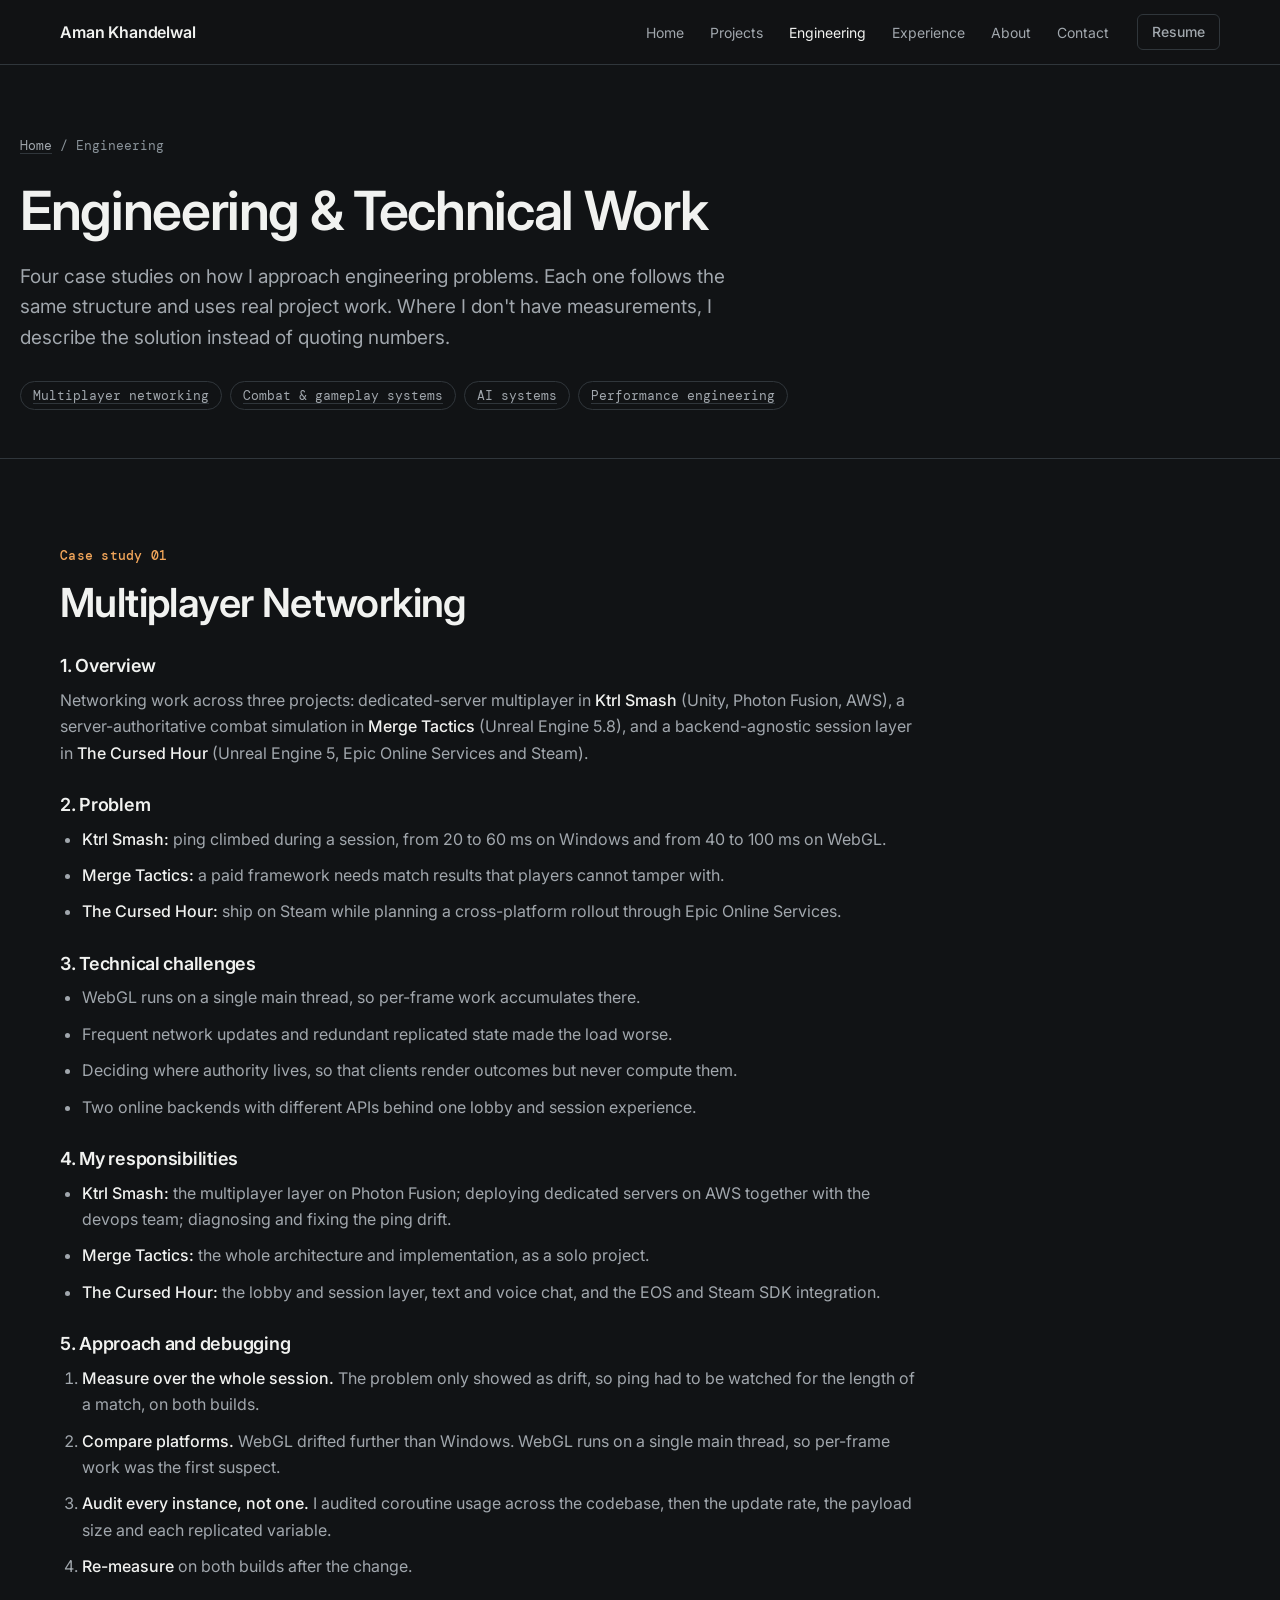
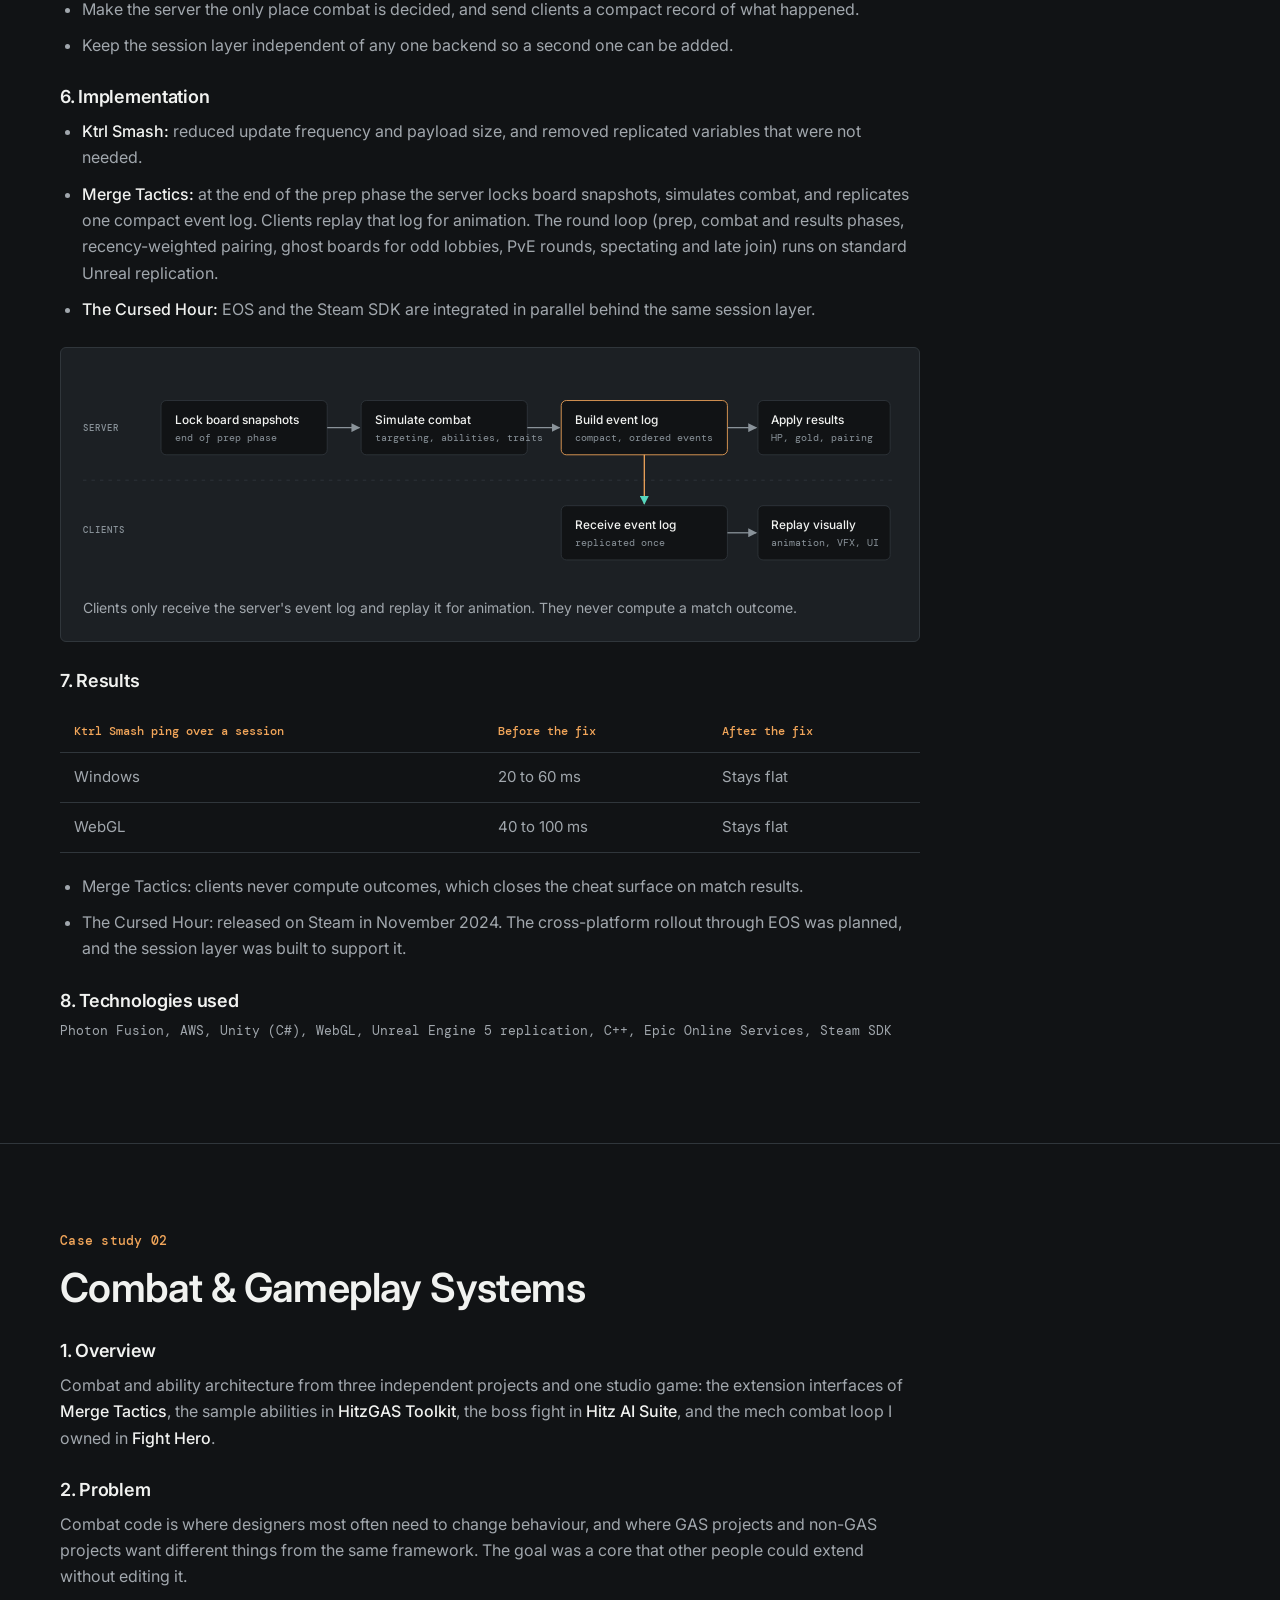
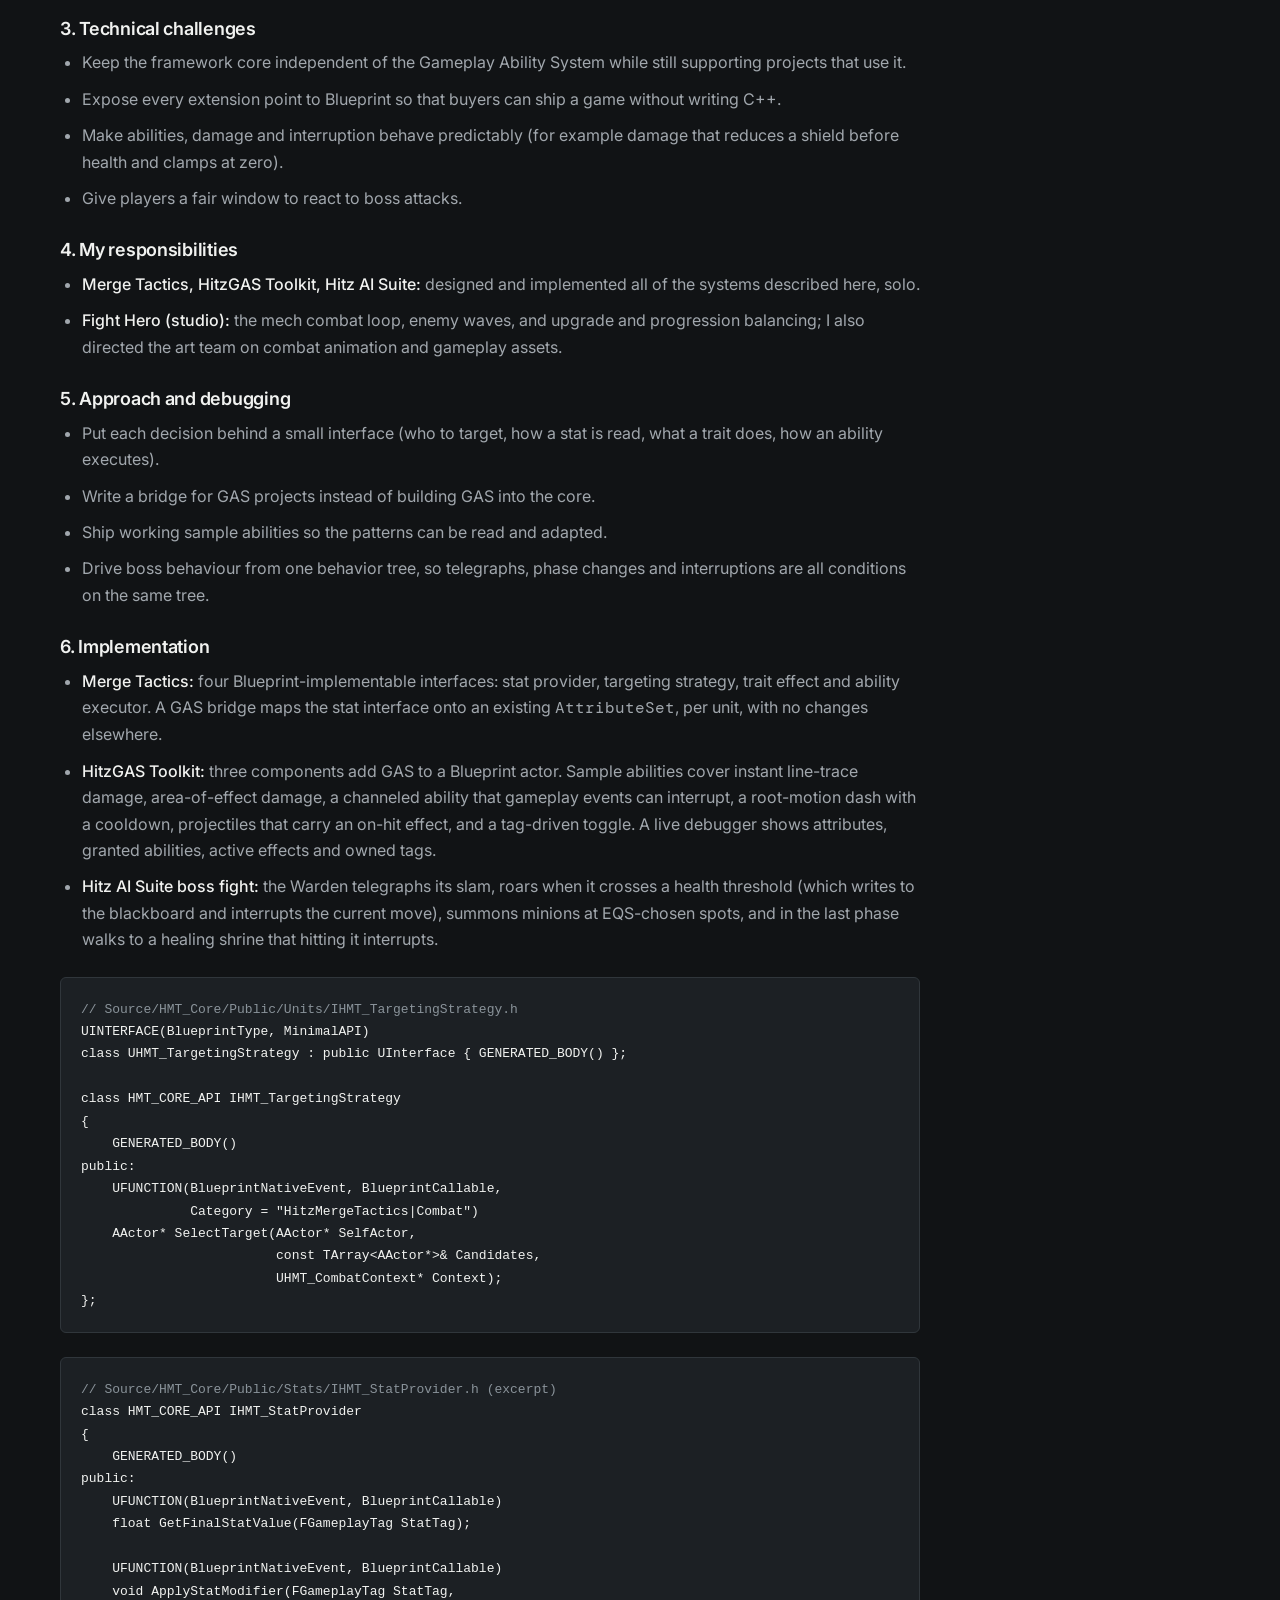
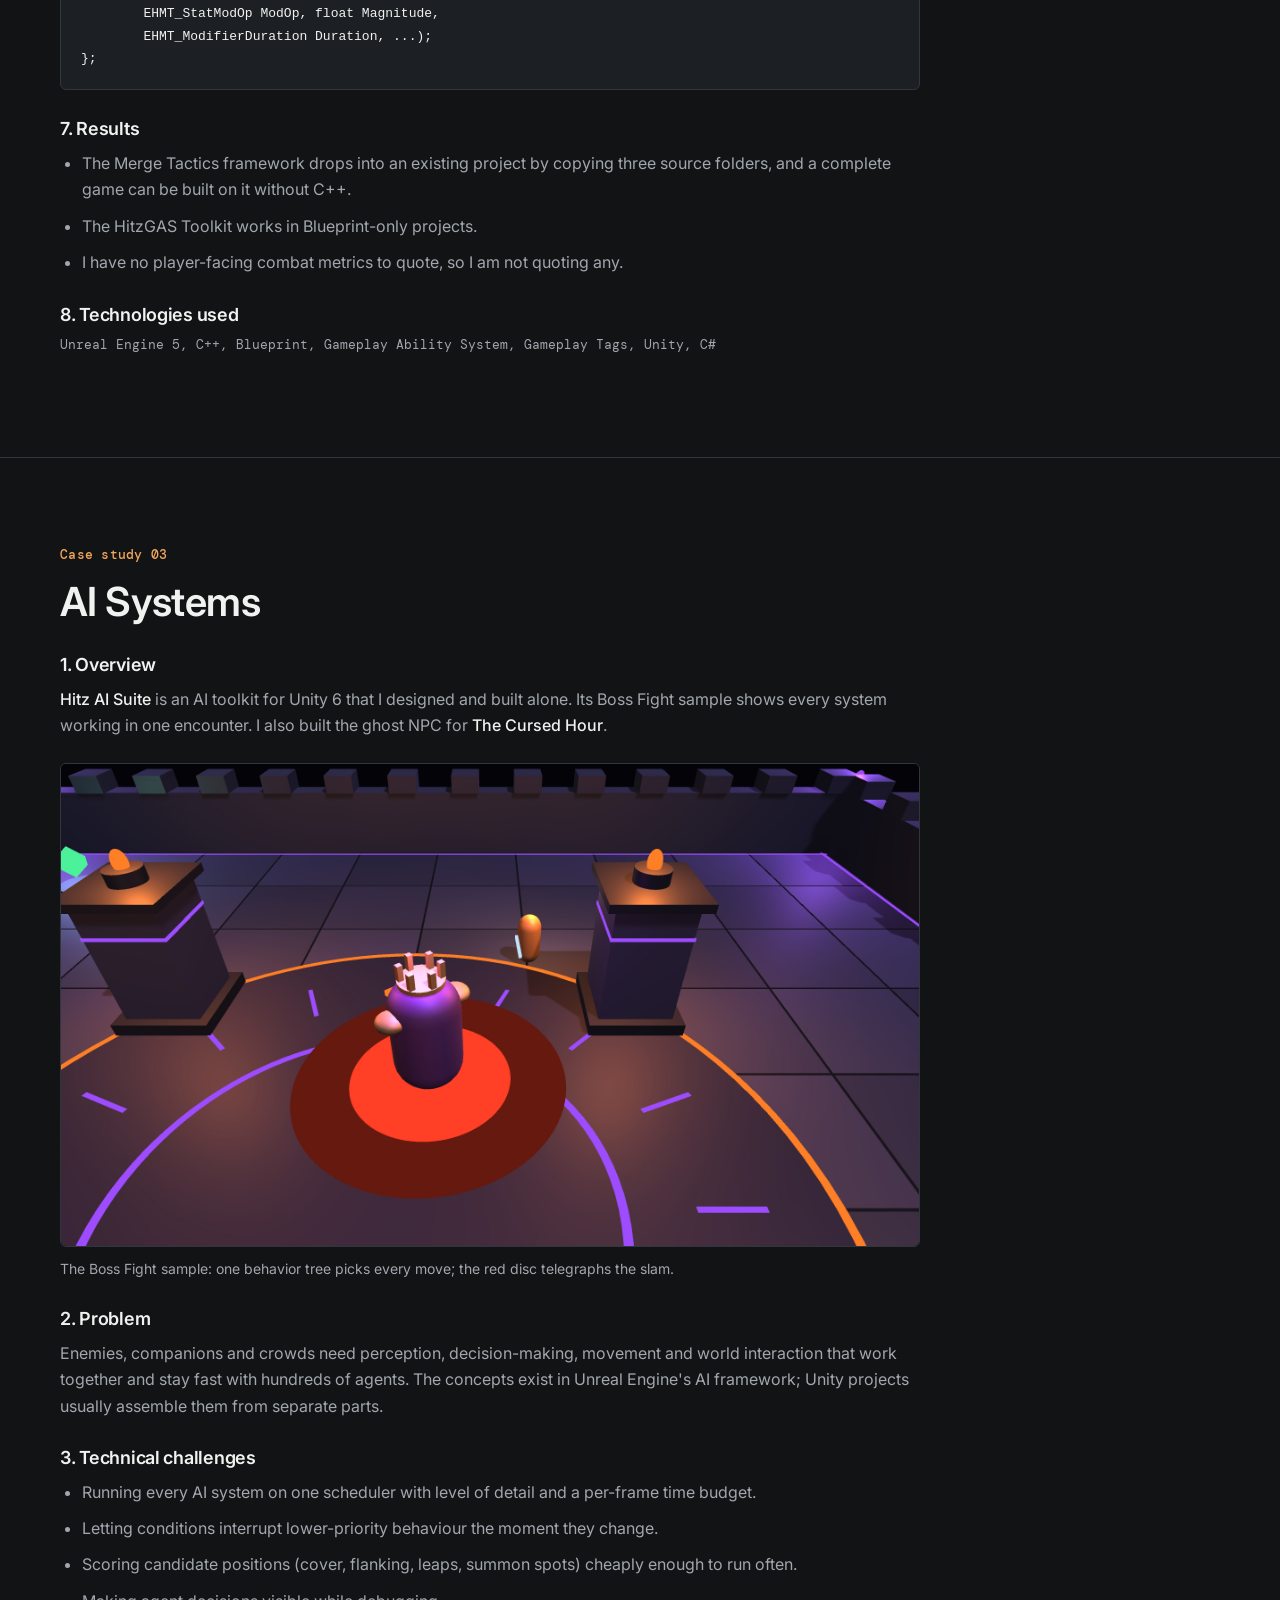
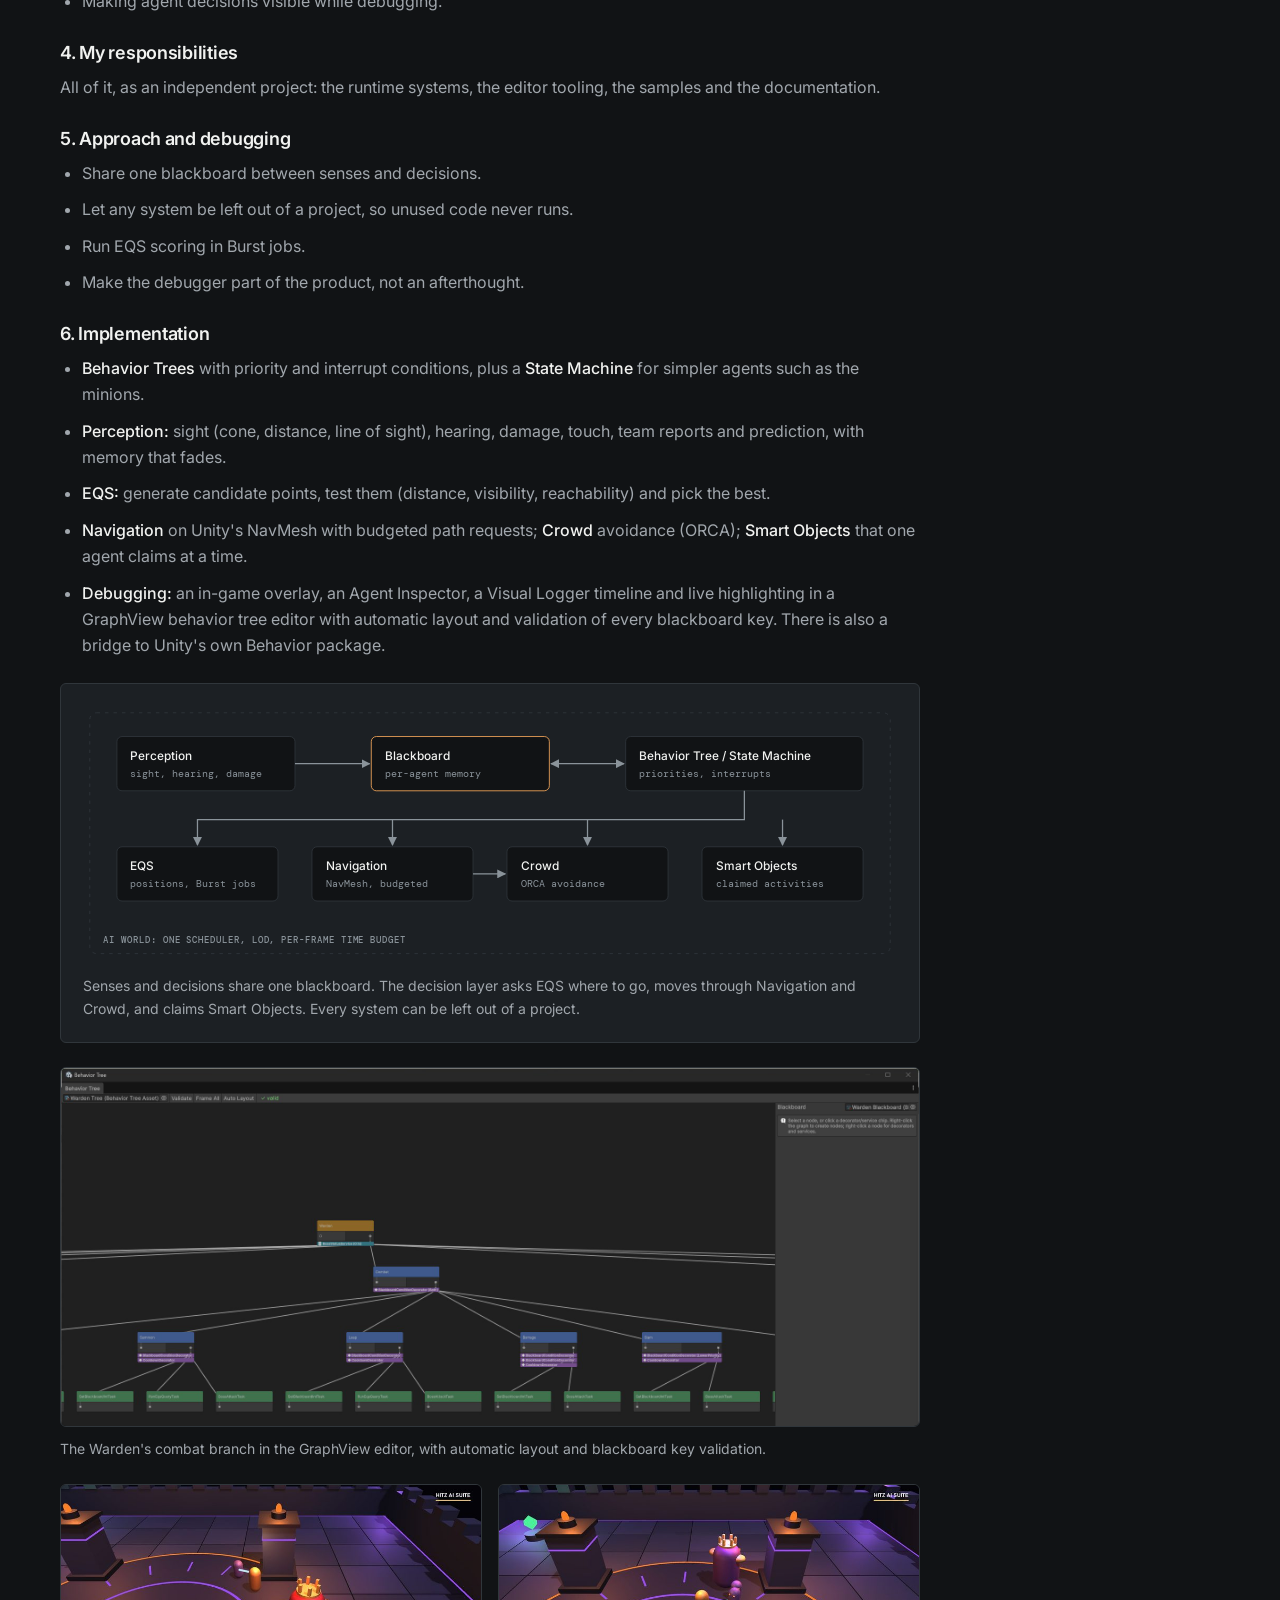
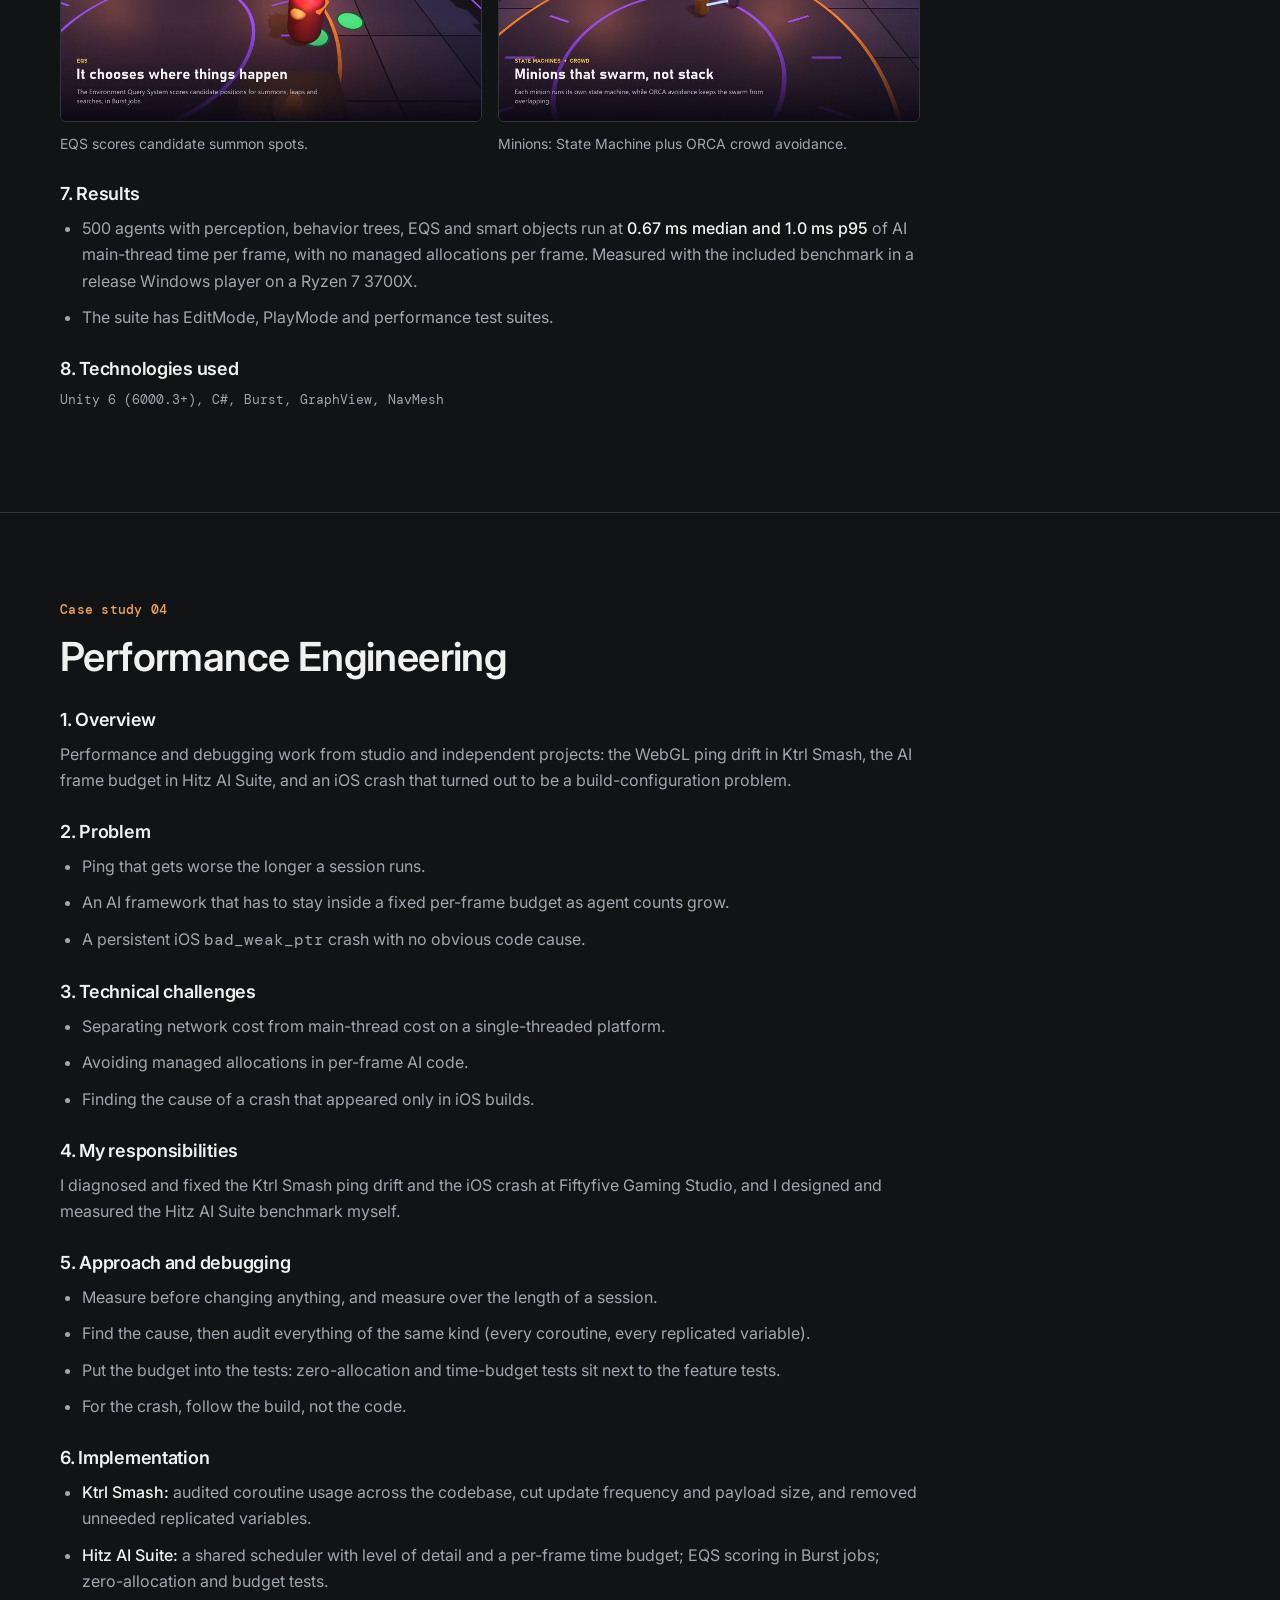
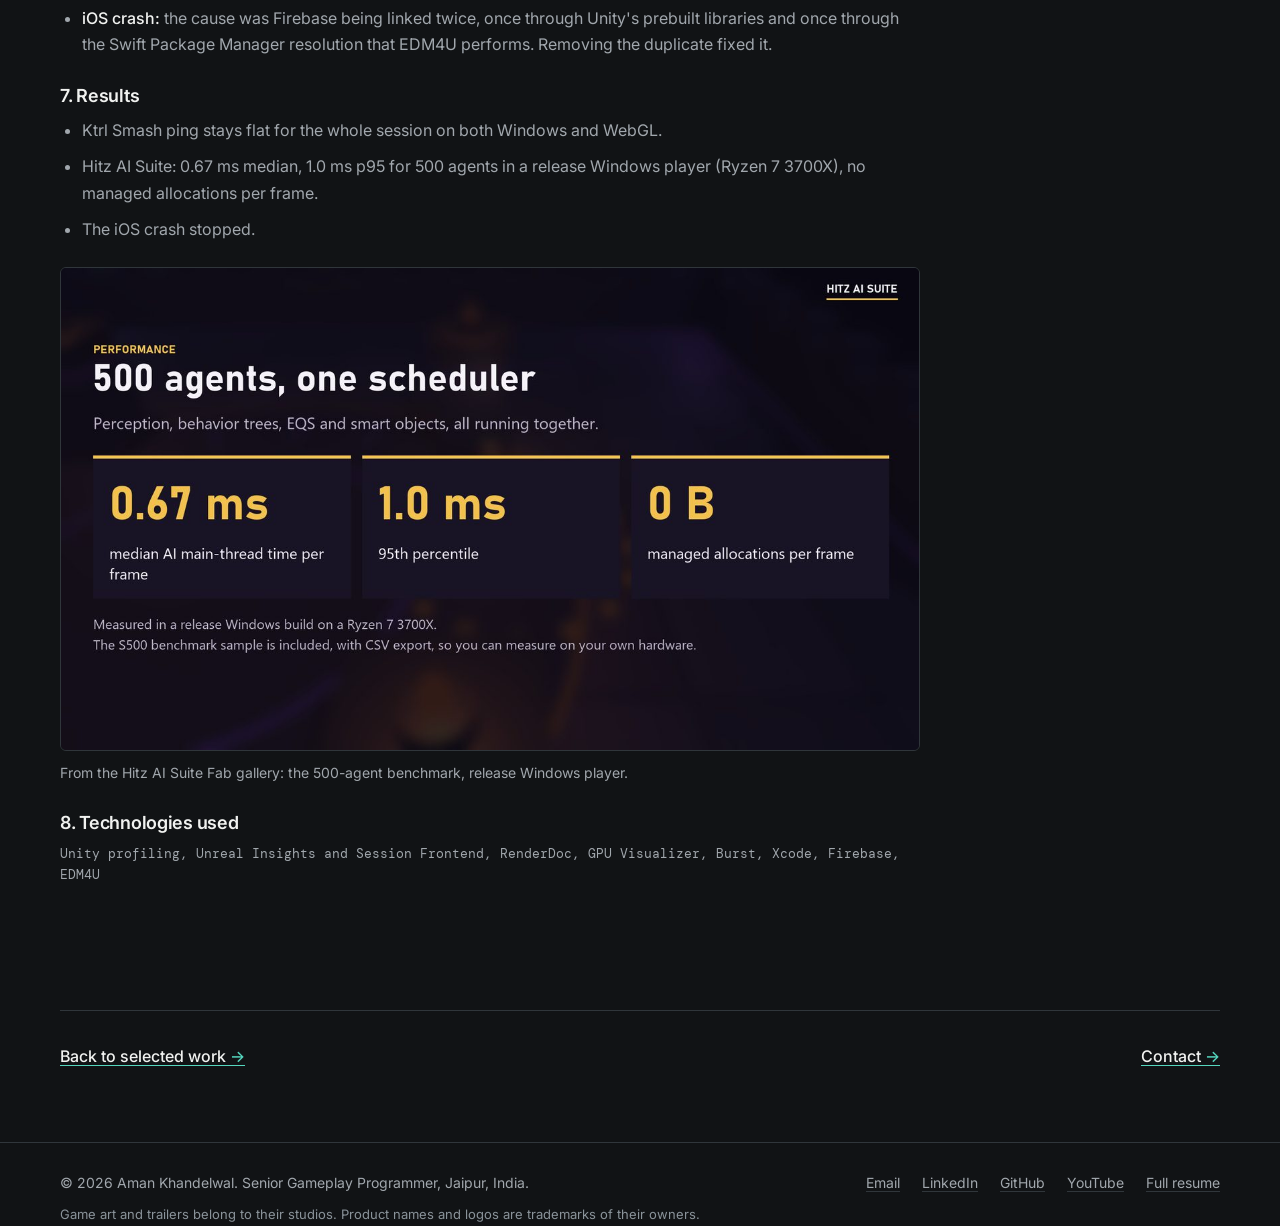
==== commit c93193d6: "Polish pass: lighter copy, consistent imagery, completed case studies - Hero: photo only, no thumbna" ====
--- a/engineering.html
+++ b/engineering.html
@@ -42,11 +42,11 @@
 <h1>Engineering &amp; Technical Work</h1>
 <p class="lead">Four case studies on how I approach engineering problems. Each one follows the same structure and uses real project work. Where I don't have measurements, I describe the solution instead of quoting numbers.</p>
 <ul class="chips"><li><a href="#networking">Multiplayer networking</a></li><li><a href="#combat">Combat &amp; gameplay systems</a></li><li><a href="#ai">AI systems</a></li><li><a href="#performance">Performance engineering</a></li></ul>
-</div><article class="case-study" id="networking" aria-labelledby="networking-h"><div class="wrap"><p class="eyebrow">Case study 01</p><h2 id="networking-h">Multiplayer Networking</h2><div class="doc__body" style="max-width: 860px;"><div class="step"><h3>1. Overview</h3><p>Networking work across three projects: dedicated-server multiplayer in <b>Ktrl Smash</b> (Unity, Photon Fusion, AWS), a server-authoritative combat simulation in <b>Merge Tactics</b> (Unreal Engine 5.8), and a backend-agnostic session layer in <b>The Cursed Hour</b> (Unreal Engine 5, Epic Online Services and Steam).</p></div><div class="step"><h3>2. Problem</h3><ul><li><b>Ktrl Smash:</b> ping climbed during a session, from 20 to 60 ms on Windows and from 40 to 100 ms on WebGL.</li><li><b>Merge Tactics:</b> a paid framework needs match results that players cannot tamper with.</li><li><b>The Cursed Hour:</b> ship on Steam while planning a cross-platform rollout through Epic Online Services.</li></ul></div><div class="step"><h3>3. Technical challenges</h3><ul><li>WebGL runs on a single main thread, so per-frame work accumulates there.</li><li>Frequent network updates and redundant replicated state made the load worse.</li><li>Deciding where authority lives, so that clients render outcomes but never compute them.</li><li>Two online backends with different APIs behind one lobby and session experience.</li></ul></div><div class="step"><h3>4. My responsibilities</h3><ul><li><b>Ktrl Smash:</b> the multiplayer layer on Photon Fusion; deploying dedicated servers on AWS together with the devops team; diagnosing and fixing the ping drift.</li><li><b>Merge Tactics:</b> the whole architecture and implementation, as a solo project.</li><li><b>The Cursed Hour:</b> the lobby and session layer, text and voice chat, and the EOS and Steam SDK integration.</li></ul></div><div class="step"><h3>5. Engineering approach</h3><ul><li>Observe ping across the length of a session, not only at the start, to see the drift.</li><li>Trace the drift to per-frame work, then audit every coroutine in the codebase.</li><li>Make the server the only place combat is decided, and send clients a compact record of what happened.</li><li>Keep the session layer independent of any one backend so a second one can be added.</li></ul></div><div class="step"><h3>6. Implementation</h3><ul><li><b>Ktrl Smash:</b> reduced update frequency and payload size, and removed replicated variables that were not needed.</li><li><b>Merge Tactics:</b> at the end of the prep phase the server locks board snapshots, simulates combat, and replicates one compact event log. Clients replay that log for animation. The round loop (prep, combat and results phases, recency-weighted pairing, ghost boards for odd lobbies, PvE rounds, spectating and late join) runs on standard Unreal replication.</li><li><b>The Cursed Hour:</b> EOS and the Steam SDK are integrated in parallel behind the same session layer.</li></ul><figure class="diagram">
+</div><article class="case-study" id="networking" aria-labelledby="networking-h"><div class="wrap"><p class="eyebrow">Case study 01</p><h2 id="networking-h">Multiplayer Networking</h2><div class="doc__body" style="max-width: 860px;"><div class="step"><h3>1. Overview</h3><p>Networking work across three projects: dedicated-server multiplayer in <b>Ktrl Smash</b> (Unity, Photon Fusion, AWS), a server-authoritative combat simulation in <b>Merge Tactics</b> (Unreal Engine 5.8), and a backend-agnostic session layer in <b>The Cursed Hour</b> (Unreal Engine 5, Epic Online Services and Steam).</p></div><div class="step"><h3>2. Problem</h3><ul><li><b>Ktrl Smash:</b> ping climbed during a session, from 20 to 60 ms on Windows and from 40 to 100 ms on WebGL.</li><li><b>Merge Tactics:</b> a paid framework needs match results that players cannot tamper with.</li><li><b>The Cursed Hour:</b> ship on Steam while planning a cross-platform rollout through Epic Online Services.</li></ul></div><div class="step"><h3>3. Technical challenges</h3><ul><li>WebGL runs on a single main thread, so per-frame work accumulates there.</li><li>Frequent network updates and redundant replicated state made the load worse.</li><li>Deciding where authority lives, so that clients render outcomes but never compute them.</li><li>Two online backends with different APIs behind one lobby and session experience.</li></ul></div><div class="step"><h3>4. My responsibilities</h3><ul><li><b>Ktrl Smash:</b> the multiplayer layer on Photon Fusion; deploying dedicated servers on AWS together with the devops team; diagnosing and fixing the ping drift.</li><li><b>Merge Tactics:</b> the whole architecture and implementation, as a solo project.</li><li><b>The Cursed Hour:</b> the lobby and session layer, text and voice chat, and the EOS and Steam SDK integration.</li></ul></div><div class="step"><h3>5. Approach and debugging</h3><ol class="list"><li><b>Measure over the whole session.</b> The problem only showed as drift, so ping had to be watched for the length of a match, on both builds.</li><li><b>Compare platforms.</b> WebGL drifted further than Windows. WebGL runs on a single main thread, so per-frame work was the first suspect.</li><li><b>Audit every instance, not one.</b> I audited coroutine usage across the codebase, then the update rate, the payload size and each replicated variable.</li><li><b>Re-measure</b> on both builds after the change.</li></ol><ul><li>Make the server the only place combat is decided, and send clients a compact record of what happened.</li><li>Keep the session layer independent of any one backend so a second one can be added.</li></ul></div><div class="step"><h3>6. Implementation</h3><ul><li><b>Ktrl Smash:</b> reduced update frequency and payload size, and removed replicated variables that were not needed.</li><li><b>Merge Tactics:</b> at the end of the prep phase the server locks board snapshots, simulates combat, and replicates one compact event log. Clients replay that log for animation. The round loop (prep, combat and results phases, recency-weighted pairing, ghost boards for odd lobbies, PvE rounds, spectating and late join) runs on standard Unreal replication.</li><li><b>The Cursed Hour:</b> EOS and the Steam SDK are integrated in parallel behind the same session layer.</li></ul><figure class="diagram">
 <div class="diagram-scroll"><svg viewBox="0 0 960 250" role="img" aria-labelledby="flow-t flow-d">
 <title id="flow-t">Merge Tactics server-authoritative combat flow</title>
 <desc id="flow-d">On the server, board snapshots are locked, combat is simulated, an event log is built and results are applied. Clients receive the event log once and replay it visually.</desc>
-<defs><marker id="ah" viewBox="0 0 10 10" refX="9" refY="5" markerWidth="7" markerHeight="7" orient="auto-start-reverse"><path d="M0 0L10 5L0 10z" fill="#707980"/></marker><marker id="ah2" viewBox="0 0 10 10" refX="9" refY="5" markerWidth="7" markerHeight="7" orient="auto-start-reverse"><path d="M0 0L10 5L0 10z" fill="#55D6BE"/></marker></defs>
+<defs><marker id="ah" viewBox="0 0 10 10" refX="9" refY="5" markerWidth="7" markerHeight="7" orient="auto-start-reverse"><path d="M0 0L10 5L0 10z" fill="#8A939A"/></marker><marker id="ah2" viewBox="0 0 10 10" refX="9" refY="5" markerWidth="7" markerHeight="7" orient="auto-start-reverse"><path d="M0 0L10 5L0 10z" fill="#55D6BE"/></marker></defs>
 <text class="lane" x="0" y="72">SERVER</text><text class="lane" x="0" y="192">CLIENTS</text>
 <line x1="0" y1="130" x2="960" y2="130" stroke="#30363B" stroke-dasharray="4 6"/>
 <g class="box"><rect x="92" y="36" width="196" height="64" rx="6"/><text class="t" x="108" y="64">Lock board snapshots</text><text class="s" x="108" y="84">end of prep phase</text></g>
@@ -55,11 +55,11 @@
 <g class="box"><rect x="796" y="36" width="156" height="64" rx="6"/><text class="t" x="812" y="64">Apply results</text><text class="s" x="812" y="84">HP, gold, pairing</text></g>
 <g class="box"><rect x="564" y="160" width="196" height="64" rx="6"/><text class="t" x="580" y="188">Receive event log</text><text class="s" x="580" y="208">replicated once</text></g>
 <g class="box"><rect x="796" y="160" width="156" height="64" rx="6"/><text class="t" x="812" y="188">Replay visually</text><text class="s" x="812" y="208">animation, VFX, UI</text></g>
-<path class="arrow" d="M288 68H326"/><path class="arrow" d="M524 68H562"/><path class="arrow" d="M760 68H794"/>
-<path class="arrow hot" d="M662 100V158"/><path class="arrow" d="M760 192H794"/>
+<path class="arrow" marker-end="url(#ah)" d="M288 68H326"/><path class="arrow" marker-end="url(#ah)" d="M524 68H562"/><path class="arrow" marker-end="url(#ah)" d="M760 68H794"/>
+<path class="arrow hot" marker-end="url(#ah2)" d="M662 100V158"/><path class="arrow" marker-end="url(#ah)" d="M760 192H794"/>
 </svg></div>
 <figcaption>Clients only receive the server's event log and replay it for animation. They never compute a match outcome.</figcaption>
-</figure></div><div class="step"><h3>7. Results</h3><table class="table"><thead><tr><th>Ktrl Smash ping over a session</th><th>Before the fix</th><th>After the fix</th></tr></thead><tbody><tr><td>Windows</td><td>20 to 60 ms</td><td>Stays flat</td></tr><tr><td>WebGL</td><td>40 to 100 ms</td><td>Stays flat</td></tr></tbody></table><ul><li>Merge Tactics: clients never compute outcomes, which closes the cheat surface on match results.</li><li>The Cursed Hour: released on Steam in November 2024. The cross-platform rollout through EOS was planned, and the session layer was built to support it.</li></ul></div><div class="step"><h3>8. Technologies used</h3><p class="stack">Photon Fusion, AWS, Unity (C#), WebGL, Unreal Engine 5 replication, C++, Epic Online Services, Steam SDK</p></div></div></div></article><article class="case-study" id="combat" aria-labelledby="combat-h"><div class="wrap"><p class="eyebrow">Case study 02</p><h2 id="combat-h">Combat &amp; Gameplay Systems</h2><div class="doc__body" style="max-width: 860px;"><div class="step"><h3>1. Overview</h3><p>Combat and ability architecture from three independent projects and one studio game: the extension interfaces of <b>Merge Tactics</b>, the sample abilities in <b>HitzGAS Toolkit</b>, the boss fight in <b>Hitz AI Suite</b>, and the mech combat loop I owned in <b>Fight Hero</b>.</p></div><div class="step"><h3>2. Problem</h3><p>Combat code is where designers most often need to change behaviour, and where GAS projects and non-GAS projects want different things from the same framework. The goal was a core that other people could extend without editing it.</p></div><div class="step"><h3>3. Technical challenges</h3><ul><li>Keep the framework core independent of the Gameplay Ability System while still supporting projects that use it.</li><li>Expose every extension point to Blueprint so that buyers can ship a game without writing C++.</li><li>Make abilities, damage and interruption behave predictably (for example damage that reduces a shield before health and clamps at zero).</li><li>Give players a fair window to react to boss attacks.</li></ul></div><div class="step"><h3>4. My responsibilities</h3><ul><li><b>Merge Tactics, HitzGAS Toolkit, Hitz AI Suite:</b> designed and implemented all of the systems described here, solo.</li><li><b>Fight Hero (studio):</b> the mech combat loop, enemy waves, and upgrade and progression balancing; I also directed the art team on combat animation and gameplay assets.</li></ul></div><div class="step"><h3>5. Engineering approach</h3><ul><li>Put each decision behind a small interface (who to target, how a stat is read, what a trait does, how an ability executes).</li><li>Write a bridge for GAS projects instead of building GAS into the core.</li><li>Ship working sample abilities so the patterns can be read and adapted.</li><li>Drive boss behaviour from one behavior tree, so telegraphs, phase changes and interruptions are all conditions on the same tree.</li></ul></div><div class="step"><h3>6. Implementation</h3><ul><li><b>Merge Tactics:</b> four Blueprint-implementable interfaces: stat provider, targeting strategy, trait effect and ability executor. A GAS bridge maps the stat interface onto an existing <span class="mono">AttributeSet</span>, per unit, with no changes elsewhere.</li><li><b>HitzGAS Toolkit:</b> three components add GAS to a Blueprint actor. Sample abilities cover instant line-trace damage, area-of-effect damage, a channeled ability that gameplay events can interrupt, a root-motion dash with a cooldown, projectiles that carry an on-hit effect, and a tag-driven toggle. A live debugger shows attributes, granted abilities, active effects and owned tags.</li><li><b>Hitz AI Suite boss fight:</b> the Warden telegraphs its slam, roars when it crosses a health threshold (which writes to the blackboard and interrupts the current move), summons minions at EQS-chosen spots, and in the last phase walks to a healing shrine that hitting it interrupts.</li></ul><pre class="code" aria-label="IHMT_TargetingStrategy.h from the Merge Tactics source"><code><span class="c">// Source/HMT_Core/Public/Units/IHMT_TargetingStrategy.h</span>
+</figure></div><div class="step"><h3>7. Results</h3><table class="table"><thead><tr><th>Ktrl Smash ping over a session</th><th>Before the fix</th><th>After the fix</th></tr></thead><tbody><tr><td>Windows</td><td>20 to 60 ms</td><td>Stays flat</td></tr><tr><td>WebGL</td><td>40 to 100 ms</td><td>Stays flat</td></tr></tbody></table><ul><li>Merge Tactics: clients never compute outcomes, which closes the cheat surface on match results.</li><li>The Cursed Hour: released on Steam in November 2024. The cross-platform rollout through EOS was planned, and the session layer was built to support it.</li></ul></div><div class="step"><h3>8. Technologies used</h3><p class="stack">Photon Fusion, AWS, Unity (C#), WebGL, Unreal Engine 5 replication, C++, Epic Online Services, Steam SDK</p></div></div></div></article><article class="case-study" id="combat" aria-labelledby="combat-h"><div class="wrap"><p class="eyebrow">Case study 02</p><h2 id="combat-h">Combat &amp; Gameplay Systems</h2><div class="doc__body" style="max-width: 860px;"><div class="step"><h3>1. Overview</h3><p>Combat and ability architecture from three independent projects and one studio game: the extension interfaces of <b>Merge Tactics</b>, the sample abilities in <b>HitzGAS Toolkit</b>, the boss fight in <b>Hitz AI Suite</b>, and the mech combat loop I owned in <b>Fight Hero</b>.</p></div><div class="step"><h3>2. Problem</h3><p>Combat code is where designers most often need to change behaviour, and where GAS projects and non-GAS projects want different things from the same framework. The goal was a core that other people could extend without editing it.</p></div><div class="step"><h3>3. Technical challenges</h3><ul><li>Keep the framework core independent of the Gameplay Ability System while still supporting projects that use it.</li><li>Expose every extension point to Blueprint so that buyers can ship a game without writing C++.</li><li>Make abilities, damage and interruption behave predictably (for example damage that reduces a shield before health and clamps at zero).</li><li>Give players a fair window to react to boss attacks.</li></ul></div><div class="step"><h3>4. My responsibilities</h3><ul><li><b>Merge Tactics, HitzGAS Toolkit, Hitz AI Suite:</b> designed and implemented all of the systems described here, solo.</li><li><b>Fight Hero (studio):</b> the mech combat loop, enemy waves, and upgrade and progression balancing; I also directed the art team on combat animation and gameplay assets.</li></ul></div><div class="step"><h3>5. Approach and debugging</h3><ul><li>Put each decision behind a small interface (who to target, how a stat is read, what a trait does, how an ability executes).</li><li>Write a bridge for GAS projects instead of building GAS into the core.</li><li>Ship working sample abilities so the patterns can be read and adapted.</li><li>Drive boss behaviour from one behavior tree, so telegraphs, phase changes and interruptions are all conditions on the same tree.</li></ul></div><div class="step"><h3>6. Implementation</h3><ul><li><b>Merge Tactics:</b> four Blueprint-implementable interfaces: stat provider, targeting strategy, trait effect and ability executor. A GAS bridge maps the stat interface onto an existing <span class="mono">AttributeSet</span>, per unit, with no changes elsewhere.</li><li><b>HitzGAS Toolkit:</b> three components add GAS to a Blueprint actor. Sample abilities cover instant line-trace damage, area-of-effect damage, a channeled ability that gameplay events can interrupt, a root-motion dash with a cooldown, projectiles that carry an on-hit effect, and a tag-driven toggle. A live debugger shows attributes, granted abilities, active effects and owned tags.</li><li><b>Hitz AI Suite boss fight:</b> the Warden telegraphs its slam, roars when it crosses a health threshold (which writes to the blackboard and interrupts the current move), summons minions at EQS-chosen spots, and in the last phase walks to a healing shrine that hitting it interrupts.</li></ul><pre class="code" aria-label="IHMT_TargetingStrategy.h from the Merge Tactics source"><code><span class="c">// Source/HMT_Core/Public/Units/IHMT_TargetingStrategy.h</span>
 UINTERFACE(BlueprintType, MinimalAPI)
 class UHMT_TargetingStrategy : public UInterface { GENERATED_BODY() };
 
@@ -84,7 +84,30 @@
     void ApplyStatModifier(FGameplayTag StatTag,
         EHMT_StatModOp ModOp, float Magnitude,
         EHMT_ModifierDuration Duration, ...);
-};</code></pre></div><div class="step"><h3>7. Results</h3><ul><li>The Merge Tactics framework drops into an existing project by copying three source folders, and a complete game can be built on it without C++.</li><li>The HitzGAS Toolkit works in Blueprint-only projects.</li><li>I have no player-facing combat metrics to quote, so I am not quoting any.</li></ul></div><div class="step"><h3>8. Technologies used</h3><p class="stack">Unreal Engine 5, C++, Blueprint, Gameplay Ability System, Gameplay Tags, Unity, C#</p></div></div></div></article><article class="case-study" id="ai" aria-labelledby="ai-h"><div class="wrap"><p class="eyebrow">Case study 03</p><h2 id="ai-h">AI Systems</h2><div class="doc__body" style="max-width: 860px;"><div class="step"><h3>1. Overview</h3><p><b>Hitz AI Suite</b> is an AI toolkit for Unity 6 that I designed and built alone. Its Boss Fight sample shows every system working in one encounter. I also built the ghost NPC for <b>The Cursed Hour</b>.</p><img style="border:1px solid var(--border);border-radius:6px;margin:20px 0" class="frame-img" src="assets/img/warden-slam.jpg" srcset="assets/img/warden-slam-800.jpg 800w, assets/img/warden-slam.jpg 1920w" sizes="(min-width: 1024px) 820px, 100vw" alt="The Warden boss mid-slam in the Hitz AI Suite boss fight sample" width="1920" height="1080" loading="lazy" decoding="async"></div><div class="step"><h3>2. Problem</h3><p>Enemies, companions and crowds need perception, decision-making, movement and world interaction that work together and stay fast with hundreds of agents. The concepts exist in Unreal Engine's AI framework; Unity projects usually assemble them from separate parts.</p></div><div class="step"><h3>3. Technical challenges</h3><ul><li>Running every AI system on one scheduler with level of detail and a per-frame time budget.</li><li>Letting conditions interrupt lower-priority behaviour the moment they change.</li><li>Scoring candidate positions (cover, flanking, leaps, summon spots) cheaply enough to run often.</li><li>Making agent decisions visible while debugging.</li></ul></div><div class="step"><h3>4. My responsibilities</h3><p>All of it, as an independent project: the runtime systems, the editor tooling, the samples and the documentation.</p></div><div class="step"><h3>5. Engineering approach</h3><ul><li>Share one blackboard between senses and decisions.</li><li>Let any system be left out of a project, so unused code never runs.</li><li>Run EQS scoring in Burst jobs.</li><li>Make the debugger part of the product, not an afterthought.</li></ul></div><div class="step"><h3>6. Implementation</h3><ul><li><b>Behavior Trees</b> with priority and interrupt conditions, plus a <b>State Machine</b> for simpler agents such as the minions.</li><li><b>Perception:</b> sight (cone, distance, line of sight), hearing, damage, touch, team reports and prediction, with memory that fades.</li><li><b>EQS:</b> generate candidate points, test them (distance, visibility, reachability) and pick the best.</li><li><b>Navigation</b> on Unity's NavMesh with budgeted path requests; <b>Crowd</b> avoidance (ORCA); <b>Smart Objects</b> that one agent claims at a time.</li><li><b>Debugging:</b> an in-game overlay, an Agent Inspector, a Visual Logger timeline and live highlighting in a GraphView behavior tree editor with automatic layout and validation of every blackboard key. There is also a bridge to Unity's own Behavior package.</li></ul><img style="border:1px solid var(--border);border-radius:6px;margin:20px 0" src="assets/img/bt-editor.jpg" srcset="assets/img/bt-editor-800.jpg 800w, assets/img/bt-editor.jpg 1920w" sizes="(min-width: 1024px) 820px, 100vw" alt="The Hitz AI Suite behavior tree editor showing the Warden combat branch" width="1920" height="800" loading="lazy" decoding="async"></div><div class="step"><h3>7. Results</h3><ul><li>500 agents with perception, behavior trees, EQS and smart objects run at <b>0.67 ms median and 1.0 ms p95</b> of AI main-thread time per frame, with no managed allocations per frame. Measured with the included benchmark in a release Windows player on a Ryzen 7 3700X.</li><li>The suite has EditMode, PlayMode and performance test suites, and release builds strip the debug tooling.</li></ul></div><div class="step"><h3>8. Technologies used</h3><p class="stack">Unity 6 (6000.3+), C#, Burst, GraphView, NavMesh</p></div></div></div></article><article class="case-study" id="performance" aria-labelledby="performance-h"><div class="wrap"><p class="eyebrow">Case study 04</p><h2 id="performance-h">Performance Engineering</h2><div class="doc__body" style="max-width: 860px;"><div class="step"><h3>1. Overview</h3><p>Performance and debugging work from studio and independent projects: the WebGL ping drift in Ktrl Smash, the AI frame budget in Hitz AI Suite, and an iOS crash that turned out to be a build-configuration problem.</p></div><div class="step"><h3>2. Problem</h3><ul><li>Ping that gets worse the longer a session runs.</li><li>An AI framework that has to stay inside a fixed per-frame budget as agent counts grow.</li><li>A persistent iOS <span class="mono">bad_weak_ptr</span> crash with no obvious code cause.</li></ul></div><div class="step"><h3>3. Technical challenges</h3><ul><li>Separating network cost from main-thread cost on a single-threaded platform.</li><li>Avoiding managed allocations in per-frame AI code.</li><li>Finding the cause of a crash that appeared only in iOS builds.</li></ul></div><div class="step"><h3>4. My responsibilities</h3><p>I diagnosed and fixed the Ktrl Smash ping drift and the iOS crash at Fiftyfive Gaming Studio, and I designed and measured the Hitz AI Suite benchmark myself.</p></div><div class="step"><h3>5. Engineering approach</h3><ul><li>Measure before changing anything, and measure over the length of a session.</li><li>Find the cause, then audit everything of the same kind (every coroutine, every replicated variable).</li><li>Put the budget into the tests: zero-allocation and time-budget tests sit next to the feature tests.</li><li>For the crash, follow the build, not the code.</li></ul></div><div class="step"><h3>6. Implementation</h3><ul><li><b>Ktrl Smash:</b> audited coroutine usage across the codebase, cut update frequency and payload size, and removed unneeded replicated variables.</li><li><b>Hitz AI Suite:</b> a shared scheduler with level of detail and a per-frame time budget; EQS scoring in Burst jobs; zero-allocation and budget tests.</li><li><b>iOS crash:</b> the cause was Firebase being linked twice, once through Unity's prebuilt libraries and once through the Swift Package Manager resolution that EDM4U performs. Removing the duplicate fixed it.</li></ul></div><div class="step"><h3>7. Results</h3><ul><li>Ktrl Smash ping stays flat for the whole session on both Windows and WebGL.</li><li>Hitz AI Suite: 0.67 ms median, 1.0 ms p95 for 500 agents in a release Windows player (Ryzen 7 3700X), no managed allocations per frame.</li><li>The iOS crash stopped.</li></ul></div><div class="step"><h3>8. Technologies used</h3><p class="stack">Unity profiling, Unreal Insights and Session Frontend, RenderDoc, GPU Visualizer, Burst, Xcode, Firebase, EDM4U</p></div></div></div></article><div class="wrap" style="padding-bottom: 72px;"><div class="next"><a class="link" href="index.html#work">Back to selected work</a><a class="link" href="index.html#contact">Contact</a></div></div></main>
+};</code></pre></div><div class="step"><h3>7. Results</h3><ul><li>The Merge Tactics framework drops into an existing project by copying three source folders, and a complete game can be built on it without C++.</li><li>The HitzGAS Toolkit works in Blueprint-only projects.</li><li>I have no player-facing combat metrics to quote, so I am not quoting any.</li></ul></div><div class="step"><h3>8. Technologies used</h3><p class="stack">Unreal Engine 5, C++, Blueprint, Gameplay Ability System, Gameplay Tags, Unity, C#</p></div></div></div></article><article class="case-study" id="ai" aria-labelledby="ai-h"><div class="wrap"><p class="eyebrow">Case study 03</p><h2 id="ai-h">AI Systems</h2><div class="doc__body" style="max-width: 860px;"><div class="step"><h3>1. Overview</h3><p><b>Hitz AI Suite</b> is an AI toolkit for Unity 6 that I designed and built alone. Its Boss Fight sample shows every system working in one encounter. I also built the ghost NPC for <b>The Cursed Hour</b>.</p><figure class="shot"><div class="frame"><img src="assets/img/warden-slam.jpg" srcset="assets/img/warden-slam-800.jpg 800w, assets/img/warden-slam.jpg 1920w" sizes="(min-width: 1024px) 820px, 100vw" alt="The Warden boss mid-slam in the Hitz AI Suite boss fight sample" width="1920" height="1080" loading="lazy" decoding="async"></div><figcaption>The Boss Fight sample: one behavior tree picks every move; the red disc telegraphs the slam.</figcaption></figure></div><div class="step"><h3>2. Problem</h3><p>Enemies, companions and crowds need perception, decision-making, movement and world interaction that work together and stay fast with hundreds of agents. The concepts exist in Unreal Engine's AI framework; Unity projects usually assemble them from separate parts.</p></div><div class="step"><h3>3. Technical challenges</h3><ul><li>Running every AI system on one scheduler with level of detail and a per-frame time budget.</li><li>Letting conditions interrupt lower-priority behaviour the moment they change.</li><li>Scoring candidate positions (cover, flanking, leaps, summon spots) cheaply enough to run often.</li><li>Making agent decisions visible while debugging.</li></ul></div><div class="step"><h3>4. My responsibilities</h3><p>All of it, as an independent project: the runtime systems, the editor tooling, the samples and the documentation.</p></div><div class="step"><h3>5. Approach and debugging</h3><ul><li>Share one blackboard between senses and decisions.</li><li>Let any system be left out of a project, so unused code never runs.</li><li>Run EQS scoring in Burst jobs.</li><li>Make the debugger part of the product, not an afterthought.</li></ul></div><div class="step"><h3>6. Implementation</h3><ul><li><b>Behavior Trees</b> with priority and interrupt conditions, plus a <b>State Machine</b> for simpler agents such as the minions.</li><li><b>Perception:</b> sight (cone, distance, line of sight), hearing, damage, touch, team reports and prediction, with memory that fades.</li><li><b>EQS:</b> generate candidate points, test them (distance, visibility, reachability) and pick the best.</li><li><b>Navigation</b> on Unity's NavMesh with budgeted path requests; <b>Crowd</b> avoidance (ORCA); <b>Smart Objects</b> that one agent claims at a time.</li><li><b>Debugging:</b> an in-game overlay, an Agent Inspector, a Visual Logger timeline and live highlighting in a GraphView behavior tree editor with automatic layout and validation of every blackboard key. There is also a bridge to Unity's own Behavior package.</li></ul><figure class="diagram">
+<div class="diagram-scroll"><svg viewBox="0 0 960 300" role="img" aria-labelledby="ai-t ai-d">
+<title id="ai-t">Hitz AI Suite system architecture</title>
+<desc id="ai-d">Perception writes to the agent blackboard. A behavior tree or state machine reads the blackboard and drives EQS, navigation, crowd avoidance and smart objects. Everything runs inside one AI World with a scheduler, level of detail and a per-frame budget.</desc>
+<defs><marker id="ai-ah" viewBox="0 0 10 10" refX="9" refY="5" markerWidth="7" markerHeight="7" orient="auto-start-reverse"><path d="M0 0L10 5L0 10z" fill="#8A939A"/></marker></defs>
+<rect x="8" y="8" width="944" height="284" rx="8" fill="none" stroke="#30363B" stroke-dasharray="4 6"/>
+<text class="lane" x="24" y="280">AI WORLD: ONE SCHEDULER, LOD, PER-FRAME TIME BUDGET</text>
+<g class="box"><rect x="40" y="36" width="210" height="64" rx="6"/><text class="t" x="56" y="64">Perception</text><text class="s" x="56" y="84">sight, hearing, damage</text></g>
+<g class="box hot"><rect x="340" y="36" width="210" height="64" rx="6"/><text class="t" x="356" y="64">Blackboard</text><text class="s" x="356" y="84">per-agent memory</text></g>
+<g class="box"><rect x="640" y="36" width="280" height="64" rx="6"/><text class="t" x="656" y="64">Behavior Tree / State Machine</text><text class="s" x="656" y="84">priorities, interrupts</text></g>
+<g class="box"><rect x="40" y="166" width="190" height="64" rx="6"/><text class="t" x="56" y="194">EQS</text><text class="s" x="56" y="214">positions, Burst jobs</text></g>
+<g class="box"><rect x="270" y="166" width="190" height="64" rx="6"/><text class="t" x="286" y="194">Navigation</text><text class="s" x="286" y="214">NavMesh, budgeted</text></g>
+<g class="box"><rect x="500" y="166" width="190" height="64" rx="6"/><text class="t" x="516" y="194">Crowd</text><text class="s" x="516" y="214">ORCA avoidance</text></g>
+<g class="box"><rect x="730" y="166" width="190" height="64" rx="6"/><text class="t" x="746" y="194">Smart Objects</text><text class="s" x="746" y="214">claimed activities</text></g>
+<path class="arrow" marker-end="url(#ai-ah)" d="M250 68H338"/>
+<path class="arrow" marker-start="url(#ai-ah)" marker-end="url(#ai-ah)" d="M552 68H638"/>
+<path class="arrow" d="M780 100V134H135V164" marker-end="url(#ai-ah)"/>
+<path class="arrow" d="M365 134V164" marker-end="url(#ai-ah)"/>
+<path class="arrow" d="M595 134V164" marker-end="url(#ai-ah)"/>
+<path class="arrow" d="M825 134V164" marker-end="url(#ai-ah)"/>
+<path class="arrow" d="M460 198H498" marker-end="url(#ai-ah)"/>
+</svg></div>
+<figcaption>Senses and decisions share one blackboard. The decision layer asks EQS where to go, moves through Navigation and Crowd, and claims Smart Objects. Every system can be left out of a project.</figcaption>
+</figure><figure class="shot"><div class="frame frame--natural"><img src="assets/img/bt-editor.jpg" srcset="assets/img/bt-editor-800.jpg 800w, assets/img/bt-editor.jpg 1920w" sizes="(min-width: 1024px) 820px, 100vw" alt="The Hitz AI Suite behavior tree editor showing the Warden combat branch" width="1920" height="800" loading="lazy" decoding="async"></div><figcaption>The Warden's combat branch in the GraphView editor, with automatic layout and blackboard key validation.</figcaption></figure><div class="shots"><figure class="shot"><div class="frame"><img src="assets/img/ai-eqs.jpg" srcset="assets/img/ai-eqs-800.jpg 800w, assets/img/ai-eqs.jpg 1280w" sizes="(min-width: 900px) 400px, 100vw" alt="EQS scoring candidate summon positions around the Warden" width="1280" height="720" loading="lazy" decoding="async"></div><figcaption>EQS scores candidate summon spots.</figcaption></figure><figure class="shot"><div class="frame"><img src="assets/img/ai-crowd.jpg" srcset="assets/img/ai-crowd-800.jpg 800w, assets/img/ai-crowd.jpg 1280w" sizes="(min-width: 900px) 400px, 100vw" alt="Minions swarming with crowd avoidance" width="1280" height="720" loading="lazy" decoding="async"></div><figcaption>Minions: State Machine plus ORCA crowd avoidance.</figcaption></figure></div></div><div class="step"><h3>7. Results</h3><ul><li>500 agents with perception, behavior trees, EQS and smart objects run at <b>0.67 ms median and 1.0 ms p95</b> of AI main-thread time per frame, with no managed allocations per frame. Measured with the included benchmark in a release Windows player on a Ryzen 7 3700X.</li><li>The suite has EditMode, PlayMode and performance test suites.</li></ul></div><div class="step"><h3>8. Technologies used</h3><p class="stack">Unity 6 (6000.3+), C#, Burst, GraphView, NavMesh</p></div></div></div></article><article class="case-study" id="performance" aria-labelledby="performance-h"><div class="wrap"><p class="eyebrow">Case study 04</p><h2 id="performance-h">Performance Engineering</h2><div class="doc__body" style="max-width: 860px;"><div class="step"><h3>1. Overview</h3><p>Performance and debugging work from studio and independent projects: the WebGL ping drift in Ktrl Smash, the AI frame budget in Hitz AI Suite, and an iOS crash that turned out to be a build-configuration problem.</p></div><div class="step"><h3>2. Problem</h3><ul><li>Ping that gets worse the longer a session runs.</li><li>An AI framework that has to stay inside a fixed per-frame budget as agent counts grow.</li><li>A persistent iOS <span class="mono">bad_weak_ptr</span> crash with no obvious code cause.</li></ul></div><div class="step"><h3>3. Technical challenges</h3><ul><li>Separating network cost from main-thread cost on a single-threaded platform.</li><li>Avoiding managed allocations in per-frame AI code.</li><li>Finding the cause of a crash that appeared only in iOS builds.</li></ul></div><div class="step"><h3>4. My responsibilities</h3><p>I diagnosed and fixed the Ktrl Smash ping drift and the iOS crash at Fiftyfive Gaming Studio, and I designed and measured the Hitz AI Suite benchmark myself.</p></div><div class="step"><h3>5. Approach and debugging</h3><ul><li>Measure before changing anything, and measure over the length of a session.</li><li>Find the cause, then audit everything of the same kind (every coroutine, every replicated variable).</li><li>Put the budget into the tests: zero-allocation and time-budget tests sit next to the feature tests.</li><li>For the crash, follow the build, not the code.</li></ul></div><div class="step"><h3>6. Implementation</h3><ul><li><b>Ktrl Smash:</b> audited coroutine usage across the codebase, cut update frequency and payload size, and removed unneeded replicated variables.</li><li><b>Hitz AI Suite:</b> a shared scheduler with level of detail and a per-frame time budget; EQS scoring in Burst jobs; zero-allocation and budget tests.</li><li><b>iOS crash:</b> the cause was Firebase being linked twice, once through Unity's prebuilt libraries and once through the Swift Package Manager resolution that EDM4U performs. Removing the duplicate fixed it.</li></ul></div><div class="step"><h3>7. Results</h3><ul><li>Ktrl Smash ping stays flat for the whole session on both Windows and WebGL.</li><li>Hitz AI Suite: 0.67 ms median, 1.0 ms p95 for 500 agents in a release Windows player (Ryzen 7 3700X), no managed allocations per frame.</li><li>The iOS crash stopped.</li></ul><figure class="shot"><div class="frame"><img src="assets/img/ai-performance.jpg" srcset="assets/img/ai-performance-800.jpg 800w, assets/img/ai-performance.jpg 1280w" sizes="(min-width: 1024px) 820px, 100vw" alt="Hitz AI Suite benchmark summary for 500 agents" width="1280" height="720" loading="lazy" decoding="async"></div><figcaption>From the Hitz AI Suite Fab gallery: the 500-agent benchmark, release Windows player.</figcaption></figure></div><div class="step"><h3>8. Technologies used</h3><p class="stack">Unity profiling, Unreal Insights and Session Frontend, RenderDoc, GPU Visualizer, Burst, Xcode, Firebase, EDM4U</p></div></div></div></article><div class="wrap" style="padding-bottom: 72px;"><div class="next"><a class="link" href="index.html#work">Back to selected work</a><a class="link" href="index.html#contact">Contact</a></div></div></main>
 <footer class="footer">
   <div class="wrap footer__bar">
     <span>&copy; 2026 Aman Khandelwal. Senior Gameplay Programmer, Jaipur, India.</span>
--- a/style.css
+++ b/style.css
@@ -1,8 +1,8 @@
 /* Aman Khandelwal, portfolio. One stylesheet, one script, no framework. */
 :root {
   --bg: #111315; --surface: #1C2024; --surface-2: #24292E;
-  --text: #F1F2F0; --text-2: #A1A7AD; --muted: #707980;
-  --accent: #55D6BE; --border: #30363B;
+  --text: #F1F2F0; --text-2: #A1A7AD; --muted: #8A939A;
+  --accent: #55D6BE; --accent-2: #F2A65A; --border: #30363B;
   --font: "Inter", system-ui, -apple-system, "Segoe UI", sans-serif;
   --mono: "DM Mono", ui-monospace, "Cascadia Code", Consolas, monospace;
   --wrap: 1240px; --gut: clamp(20px, 4vw, 40px); --nav: 64px;
@@ -50,12 +50,13 @@
 .link::after { content: " \2192"; color: var(--accent); }
 
 /* type helpers */
-.eyebrow { font: 500 13px/1.4 var(--mono); letter-spacing: .02em; color: var(--accent); margin: 0 0 14px; }
+.eyebrow { font: 500 13px/1.4 var(--mono); letter-spacing: .02em; color: var(--accent-2); margin: 0 0 14px; }
 .muted { color: var(--text-2); }
 .lead { font-size: 19px; line-height: 1.6; color: var(--text-2); max-width: 62ch; }
 .stack { font: 400 13px/1.6 var(--mono); color: var(--muted); }
 .chips { display: flex; flex-wrap: wrap; gap: 8px; list-style: none; }
 .chips li { font: 400 13px/1 var(--mono); color: var(--text-2); border: 1px solid var(--border); border-radius: 999px; padding: 7px 12px; }
+.hero .chips li:nth-child(-n+4) { border-color: rgb(242 166 90 / .45); }
 
 /* sections */
 .section { padding: clamp(64px, 9vw, 112px) 0; border-top: 1px solid var(--border); }
@@ -66,15 +67,16 @@
 
 /* hero */
 .hero { padding: clamp(40px, 6vw, 80px) 0 clamp(56px, 8vw, 96px); }
-.hero__grid { display: grid; grid-template-columns: minmax(0, 1.05fr) minmax(0, 1fr); gap: clamp(32px, 5vw, 72px); align-items: center; }
+.hero__grid { display: grid; grid-template-columns: minmax(0, 1.25fr) minmax(0, 1fr); gap: clamp(32px, 6vw, 96px); align-items: center; }
 .status { display: inline-flex; align-items: center; gap: 10px; font: 400 13px/1.4 var(--mono); color: var(--text-2); margin-bottom: 28px; }
-.status i { width: 8px; height: 8px; border-radius: 50%; background: var(--accent); }
+.status i { width: 8px; height: 8px; border-radius: 50%; background: var(--accent); box-shadow: 0 0 0 4px rgb(85 214 190 / .16); }
 .hero h1 { font-size: clamp(36px, 5vw, 60px); letter-spacing: -.025em; margin-bottom: 8px; }
-.hero__name { font: 500 17px/1.4 var(--mono); color: var(--text-2); margin-bottom: 20px; display: block; }
+.hero__name { font: 500 17px/1.4 var(--mono); color: var(--accent-2); margin-bottom: 20px; display: block; }
 .hero__say { font-size: clamp(19px, 2vw, 22px); line-height: 1.5; max-width: 34em; margin-bottom: 20px; }
 .hero .lead { margin-bottom: 28px; font-size: 17px; }
 .hero .chips { margin-bottom: 32px; }
-.hero__links { display: flex; flex-wrap: wrap; gap: 8px 24px; margin-top: 24px; font: 400 14px/1.6 var(--mono); }
+.hero__links { display: flex; flex-wrap: wrap; gap: 8px 24px; margin: 28px 0 0; font: 400 14px/1.6 var(--mono); }
+.hero__links span { color: var(--muted); }
 .hero__links a { color: var(--text-2); }
 .hero__loc { margin: 18px 0 0; font: 400 13px/1.5 var(--mono); color: var(--muted); }
 .mosaic { display: grid; grid-template-columns: 1.4fr 1fr; grid-template-rows: auto auto; gap: 12px; }
@@ -85,10 +87,20 @@
 .mosaic a:hover img { transform: scale(1.02); }
 .mosaic span { position: absolute; left: 0; bottom: 0; right: 0; padding: 22px 14px 10px; font: 400 12px/1.3 var(--mono); color: var(--text); background: linear-gradient(transparent, rgb(17 19 21 / .85)); }
 
+.hero__side { display: flex; justify-content: center; }
+.hero__photo { width: min(400px, 100%); aspect-ratio: 1; object-fit: cover; border: 1px solid var(--border); border-radius: var(--r); box-shadow: 8px 8px 0 var(--accent-2); }
+.hero__thumbs { display: grid; grid-template-columns: repeat(2, minmax(0, 1fr)); gap: 12px; width: min(100%, 420px); margin-top: 18px; }
+.hero__thumbs a { position: relative; display: block; border: 1px solid var(--border); border-radius: var(--r); overflow: hidden; }
+.hero__thumbs img { width: 100%; aspect-ratio: 16 / 10; object-fit: cover; object-position: 50% 40%; transition: transform .5s ease; }
+.hero__thumbs a:hover img { transform: scale(1.03); }
+.hero__thumbs span { position: absolute; left: 0; right: 0; bottom: 0; padding: 18px 10px 8px; font: 400 12px/1.3 var(--mono); background: linear-gradient(transparent, rgb(17 19 21 / .88)); }
+.work__feature.work__feature--rev { grid-template-columns: minmax(0, 5fr) minmax(0, 7fr); border-top: 1px solid var(--border); padding-top: clamp(40px, 6vw, 72px); }
+.more { color: var(--text-2); margin: 0; }
 /* media frame */
 .frame { display: block; border: 1px solid var(--border); border-radius: var(--r); overflow: hidden; background: var(--surface); }
 .frame img { width: 100%; aspect-ratio: 16 / 9; object-fit: cover; }
 .frame--contain img { object-fit: contain; background: #0d0f10; }
+.frame--natural img { aspect-ratio: auto; }
 
 /* selected work */
 .work { display: grid; gap: clamp(40px, 6vw, 72px); }
@@ -98,32 +110,36 @@
 .project h3 a { text-decoration: none; }
 .project p { color: var(--text-2); }
 .project__facts { margin: 18px 0 20px; display: grid; gap: 14px; }
-.project__facts div { border-left: 2px solid var(--border); padding-left: 14px; }
+.project__facts div { border-left: 2px solid var(--accent); padding-left: 14px; }
 .project__facts dt { font: 500 12px/1.4 var(--mono); color: var(--accent); margin-bottom: 4px; letter-spacing: .02em; }
+.project__facts div:nth-child(2) { border-left-color: var(--accent-2); }
+.project__facts div:nth-child(2) dt { color: var(--accent-2); }
 .project__facts dd { margin: 0; color: var(--text-2); font-size: 15px; line-height: 1.55; }
 .project .frame { margin-bottom: 20px; }
 .project__links { display: flex; flex-wrap: wrap; gap: 8px 20px; font-size: 15px; }
 
 /* engineering summary */
 .cases { display: grid; grid-template-columns: repeat(2, minmax(0, 1fr)); gap: 0; border: 1px solid var(--border); border-radius: var(--r); }
-.case { padding: 28px; border-right: 1px solid var(--border); border-bottom: 1px solid var(--border); background: var(--bg); transition: background .15s; }
+.case { display: flex; flex-direction: column; color: inherit; text-decoration: none; padding: 32px; border-right: 1px solid var(--border); border-bottom: 1px solid var(--border); background: var(--bg); transition: background .15s; }
 .case:nth-child(2n) { border-right: 0; }
 .case:nth-last-child(-n+2) { border-bottom: 0; }
-.case:hover { background: var(--surface); }
+.case:hover { background: var(--surface); color: inherit; }
+.case__n { display: block; font: 500 13px/1 var(--mono); color: var(--accent-2); margin-bottom: 18px; }
+.case .link { font-size: 15px; margin-top: auto; }
 .case h3 { font-size: 20px; margin: 4px 0 10px; }
 .case p { color: var(--text-2); font-size: 15px; }
 .case a.link { font-size: 15px; }
 
 /* expertise */
 .expertise { display: grid; grid-template-columns: repeat(3, minmax(0, 1fr)); gap: 40px 48px; }
-.expertise h3 { font: 500 13px/1.4 var(--mono); color: var(--accent); margin-bottom: 14px; letter-spacing: .02em; }
+.expertise h3 { font: 500 13px/1.4 var(--mono); color: var(--accent-2); margin-bottom: 14px; letter-spacing: .02em; }
 .expertise ul { list-style: none; display: grid; gap: 8px; color: var(--text-2); font-size: 16px; }
 .expertise li { padding-bottom: 8px; border-bottom: 1px solid var(--border); }
 
 /* experience */
 .role { display: grid; grid-template-columns: 220px minmax(0, 1fr); gap: 16px clamp(24px, 4vw, 56px); padding: 32px 0; border-top: 1px solid var(--border); }
 .role:first-of-type { border-top: 0; padding-top: 0; }
-.role__when { font: 400 13px/1.6 var(--mono); color: var(--muted); }
+.role__when { font: 400 13px/1.6 var(--mono); color: var(--accent-2); }
 .role h3 { font-size: 22px; margin-bottom: 4px; }
 .role__org { color: var(--text-2); margin-bottom: 18px; }
 .role ul { padding-left: 20px; color: var(--text-2); display: grid; gap: 8px; }
@@ -132,21 +148,25 @@
 
 /* independent */
 .tools { display: grid; grid-template-columns: repeat(2, minmax(0, 1fr)); gap: 24px; }
-.tool { border: 1px solid var(--border); border-radius: var(--r); padding: 26px; background: var(--surface); display: flex; flex-direction: column; gap: 14px; }
+.tool { border: 1px solid var(--border); border-radius: var(--r); padding: 20px 20px 24px; background: var(--surface); display: flex; flex-direction: column; gap: 10px; }
 .tool h3 { font-size: 20px; }
 .tool p { color: var(--text-2); font-size: 15px; margin: 0; }
 .tool dl { margin: 0; display: grid; gap: 10px; }
-.tool dt { font: 500 12px/1.4 var(--mono); color: var(--accent); }
+.tool dt { font: 500 12px/1.4 var(--mono); color: var(--accent-2); }
 .tool dd { margin: 2px 0 0; color: var(--text-2); font-size: 15px; }
 .tool .project__links { margin-top: auto; padding-top: 6px; }
+.tool > .frame { margin-bottom: 8px; }
+.tool h3 a { text-decoration: none; }
 
 /* about, contact */
-.about { display: grid; grid-template-columns: minmax(0, 1.5fr) minmax(0, 1fr); gap: clamp(24px, 5vw, 72px); align-items: start; }
-.about p { color: var(--text-2); font-size: 17px; max-width: 62ch; }
+.about { display: grid; grid-template-columns: minmax(0, 1fr) minmax(0, 1.6fr); gap: clamp(24px, 5vw, 72px); align-items: start; }
+.about .section__head { margin: 0; }
+.about p { color: var(--text-2); font-size: 18px; max-width: 60ch; }
 .portrait { width: min(240px, 100%); aspect-ratio: 1; object-fit: cover; border: 1px solid var(--border); border-radius: var(--r); }
 .contact { text-align: left; }
 .contact h2 { font-size: clamp(32px, 4.6vw, 52px); margin-bottom: 16px; }
-.contact__links { display: flex; flex-wrap: wrap; gap: 10px 28px; margin-top: 32px; font: 400 15px/1.6 var(--mono); }
+.contact__links { display: flex; flex-wrap: wrap; gap: 10px 28px; margin: 32px 0 0; font: 400 15px/1.6 var(--mono); }
+.contact__note { margin: 20px 0 0; }
 
 /* footer */
 .footer { border-top: 1px solid var(--border); padding: 28px 0; color: var(--text-2); font-size: 14px; }
@@ -169,6 +189,7 @@
 .doc__side ol { list-style: none; display: grid; gap: 10px; }
 .doc__side a { color: var(--muted); text-decoration: none; }
 .doc__side a:hover { color: var(--accent); }
+.doc__body h2::before { content: ""; display: block; width: 28px; height: 3px; background: var(--accent-2); margin-bottom: 14px; }
 .doc__body { min-width: 0; max-width: 820px; }
 .doc__body section { padding: 0 0 clamp(36px, 5vw, 56px); margin-bottom: clamp(36px, 5vw, 56px); border-bottom: 1px solid var(--border); }
 .doc__body section:last-child { border-bottom: 0; margin-bottom: 0; }
@@ -180,11 +201,15 @@
 .doc__body .frame, .doc__body .diagram, .doc__body .code, .doc__body .trailer { margin: 24px 0; }
 .shots { display: grid; grid-template-columns: repeat(2, minmax(0, 1fr)); gap: 16px; margin: 24px 0; }
 .shots .frame { margin: 0; }
+.shot { margin: 24px 0; }
+.shots .shot { margin: 0; }
+.shot figcaption { margin-top: 10px; font-size: 14px; color: var(--text-2); }
+.doc__body .shot .frame { margin: 0; }
 .case-study { padding: clamp(56px, 8vw, 88px) 0; border-top: 1px solid var(--border); }
 .case-study > .wrap > h2 { font-size: clamp(28px, 3.4vw, 40px); margin-bottom: 14px; }
 .table { width: 100%; border-collapse: collapse; margin: 20px 0; font-size: 15px; }
 .table th, .table td { text-align: left; padding: 12px 14px; border-bottom: 1px solid var(--border); }
-.table th { font: 500 12px/1.4 var(--mono); color: var(--muted); }
+.table th { font: 500 12px/1.4 var(--mono); color: var(--accent-2); }
 .table td { color: var(--text-2); }
 .code { padding: 20px; overflow-x: auto; background: var(--surface); border: 1px solid var(--border); border-radius: var(--r); font: 400 13px/1.65 var(--mono); color: var(--text); }
 .code .c { color: var(--muted); }
@@ -193,11 +218,11 @@
 .diagram figcaption { margin-top: 14px; font-size: 14px; color: var(--text-2); }
 .diagram .lane { fill: var(--muted); font: 500 11px var(--mono); letter-spacing: .1em; }
 .diagram .box rect { fill: var(--bg); stroke: var(--border); }
-.diagram .box.hot rect { stroke: var(--accent); }
+.diagram .box.hot rect { stroke: var(--accent-2); }
 .diagram .t { fill: var(--text); font: 500 14px var(--font); }
 .diagram .s { fill: var(--muted); font: 400 12px var(--mono); }
-.diagram .arrow { stroke: var(--muted); stroke-width: 1.5; fill: none; marker-end: url(#ah); }
-.diagram .arrow.hot { stroke: var(--accent); marker-end: url(#ah2); }
+.diagram .arrow { stroke: var(--muted); stroke-width: 1.5; fill: none; }
+.diagram .arrow.hot { stroke: var(--accent-2); }
 .diagram-scroll { overflow-x: auto; }
 .diagram-scroll svg { min-width: 680px; }
 .trailer { position: relative; display: block; border: 1px solid var(--border); border-radius: var(--r); overflow: hidden; background: var(--surface); }
@@ -218,7 +243,8 @@
 
 /* tablet */
 @media (max-width: 1023px) {
-  .hero__grid, .work__feature, .about { grid-template-columns: 1fr; }
+  .work__feature, .work__feature.work__feature--rev, .about { grid-template-columns: 1fr; }
+  .work__feature--rev > :first-child { order: 2; }
   .expertise { grid-template-columns: repeat(2, minmax(0, 1fr)); }
   .doc { grid-template-columns: 1fr; }
   .doc__side { display: none; }
@@ -237,9 +263,9 @@
   .case:last-child { border-bottom: 0; }
   .expertise { grid-template-columns: 1fr; gap: 32px; }
   .role { grid-template-columns: 1fr; }
-  .mosaic { grid-template-columns: 1fr 1fr; }
-  .mosaic a:first-child { grid-column: 1 / -1; grid-row: auto; }
-  .mosaic a:first-child img { aspect-ratio: 16 / 9; }
+  .hero__grid { grid-template-columns: 1fr; }
+  .hero__side { justify-content: flex-start; }
+  .hero__photo { width: min(320px, 88%); }
   .btn-row .btn { flex: 1 1 100%; }
   .code { font-size: 12px; }
   .lead { font-size: 17px; }
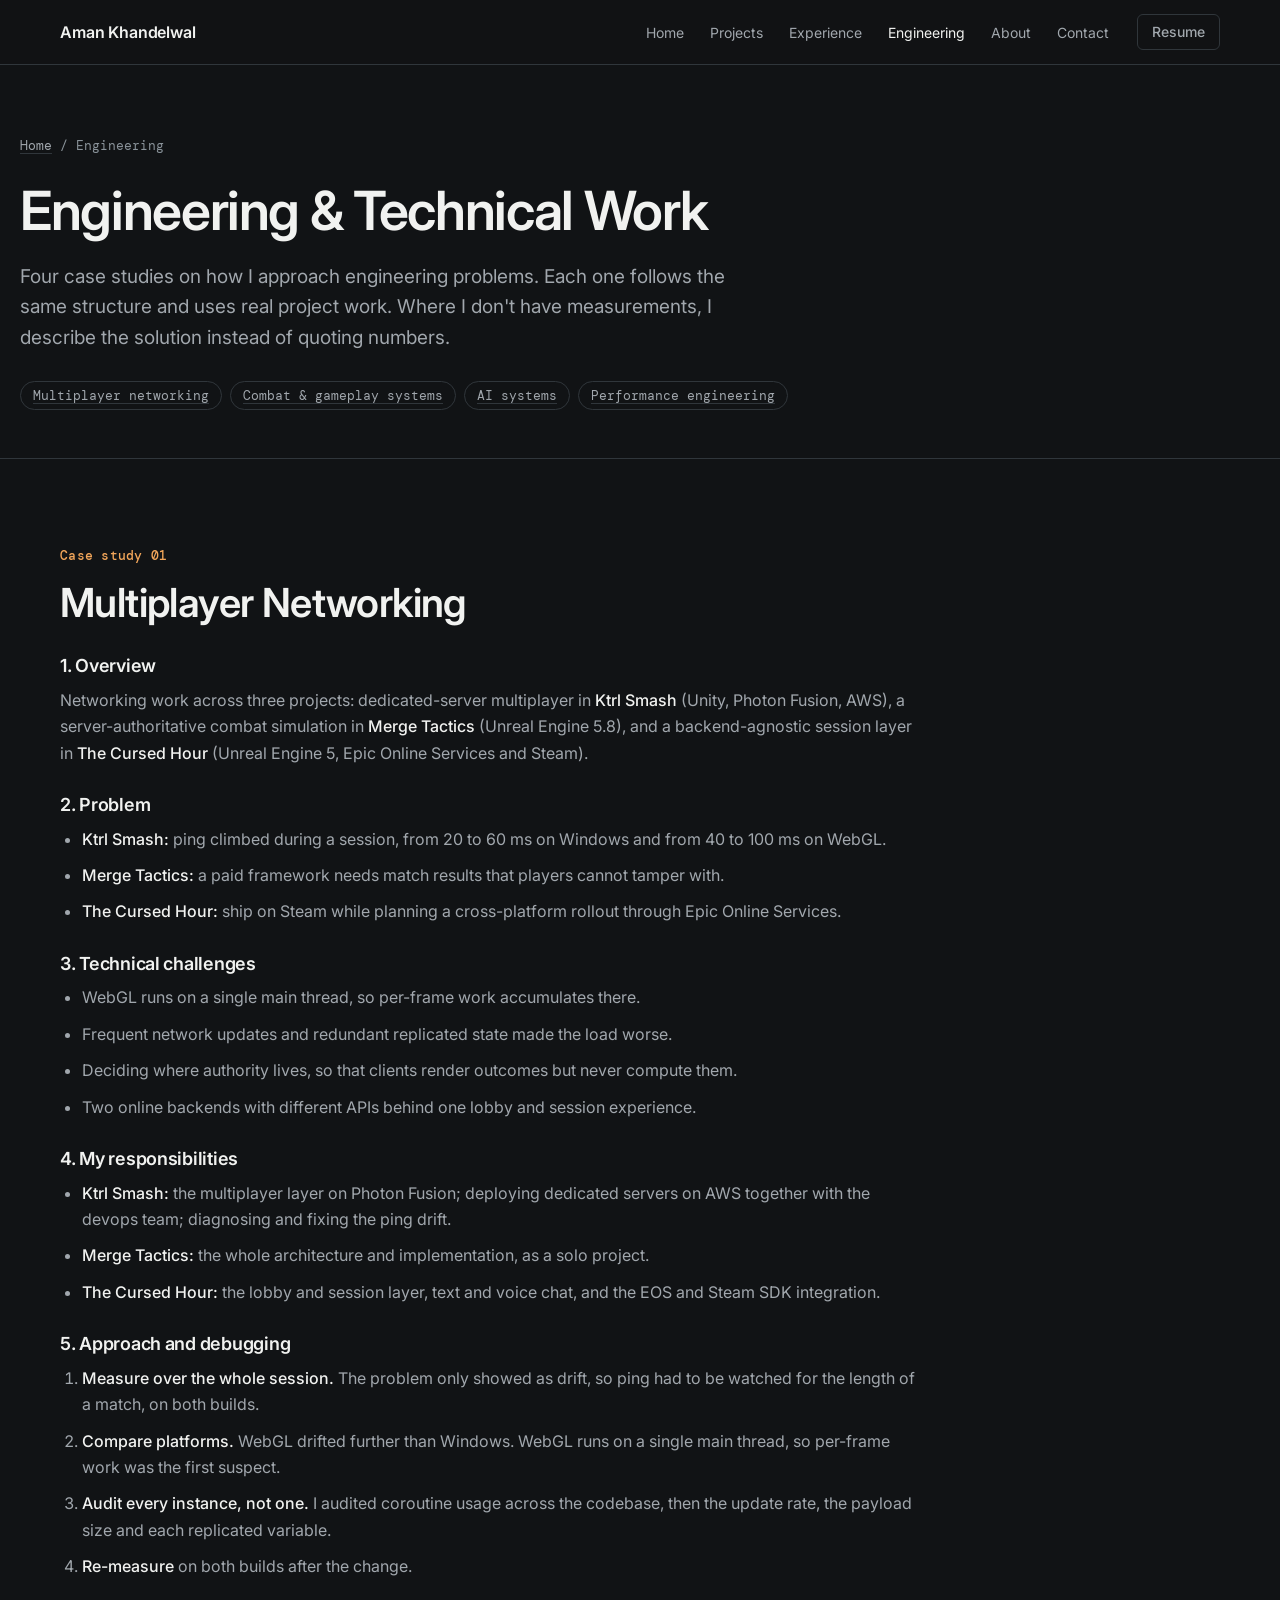
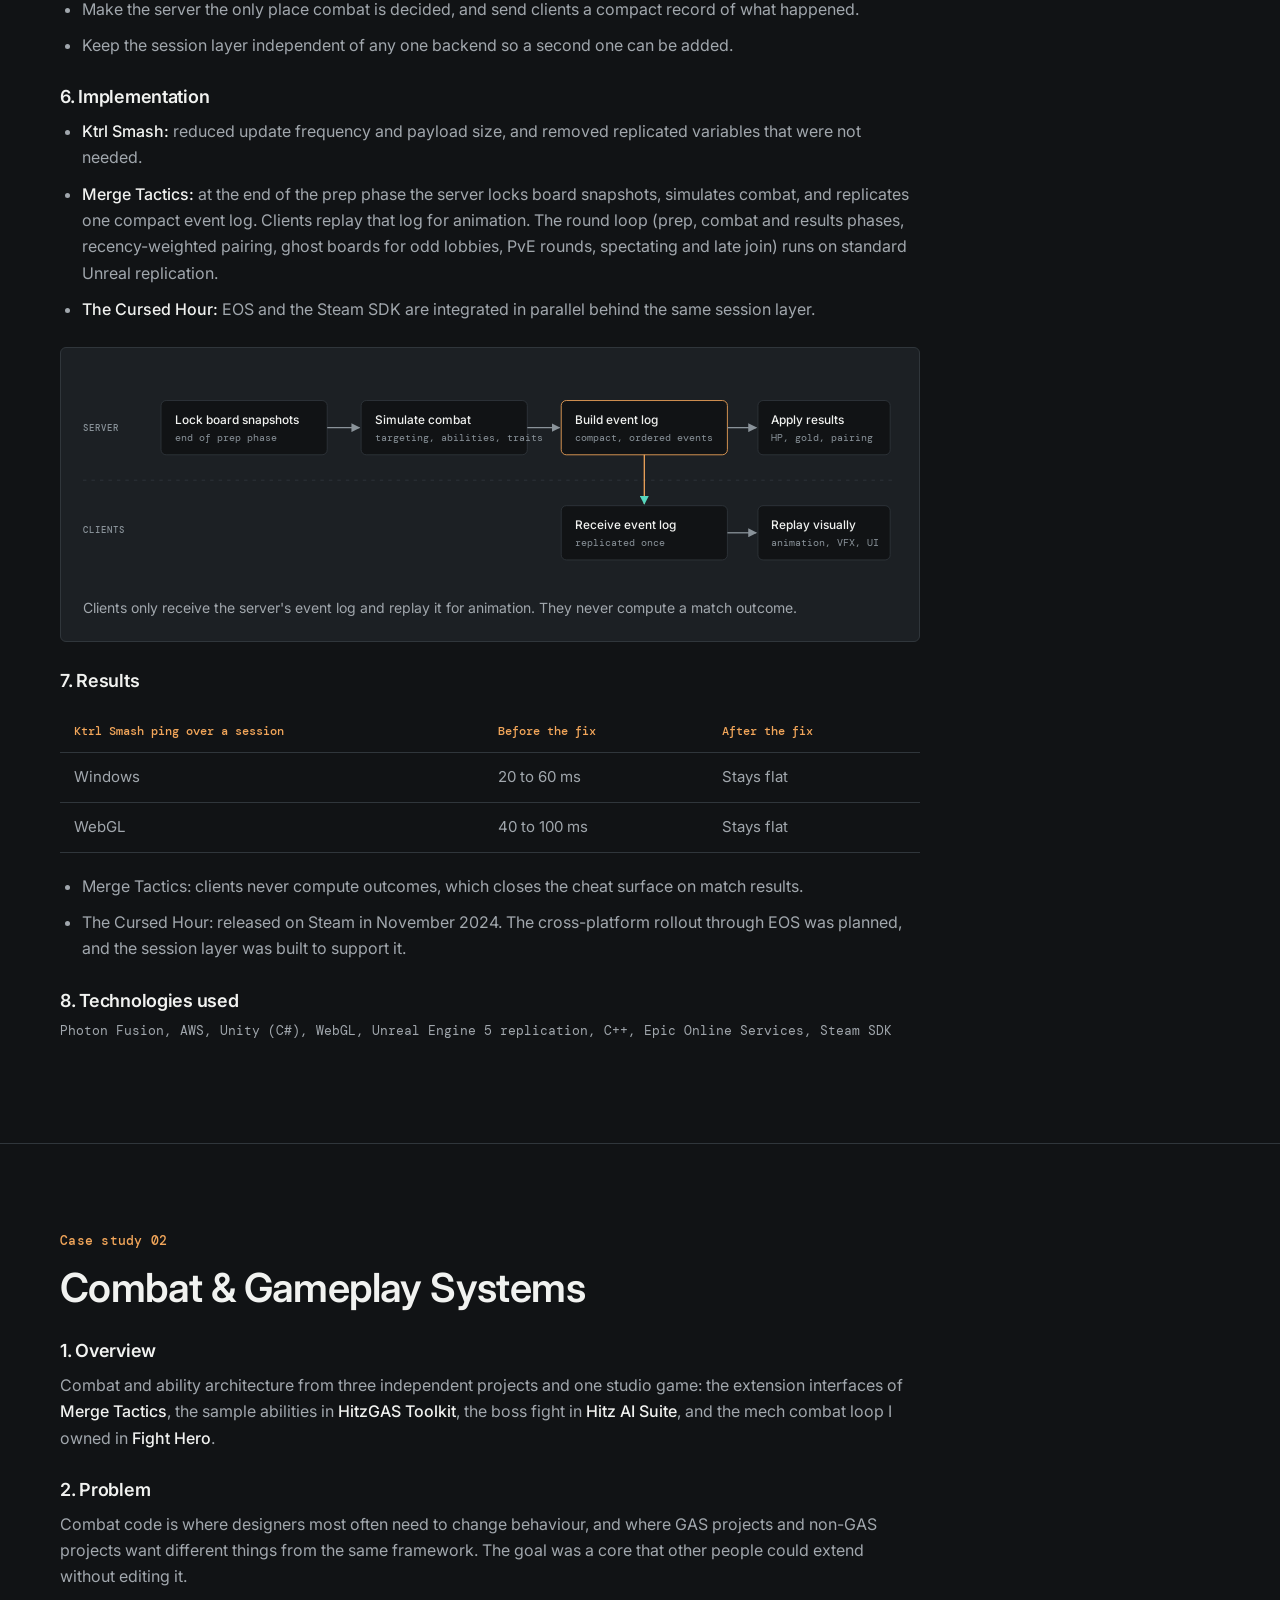
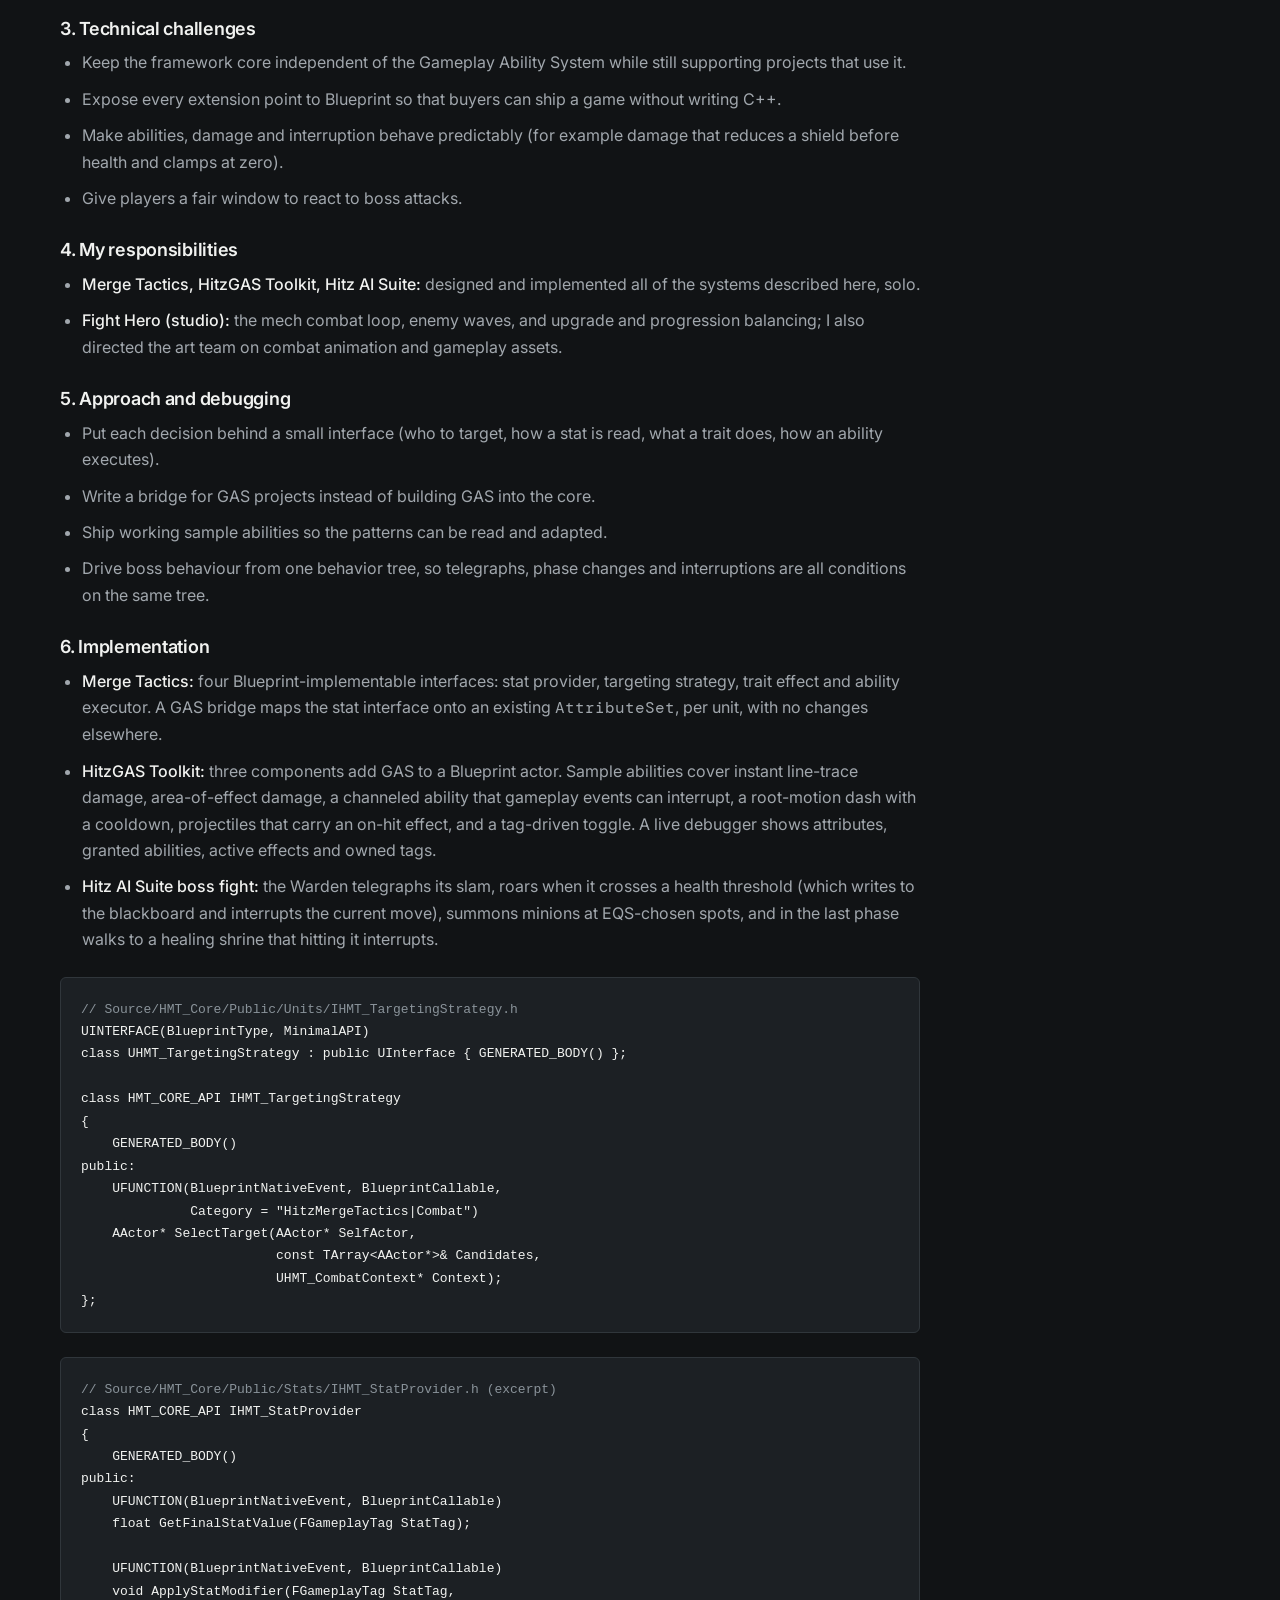
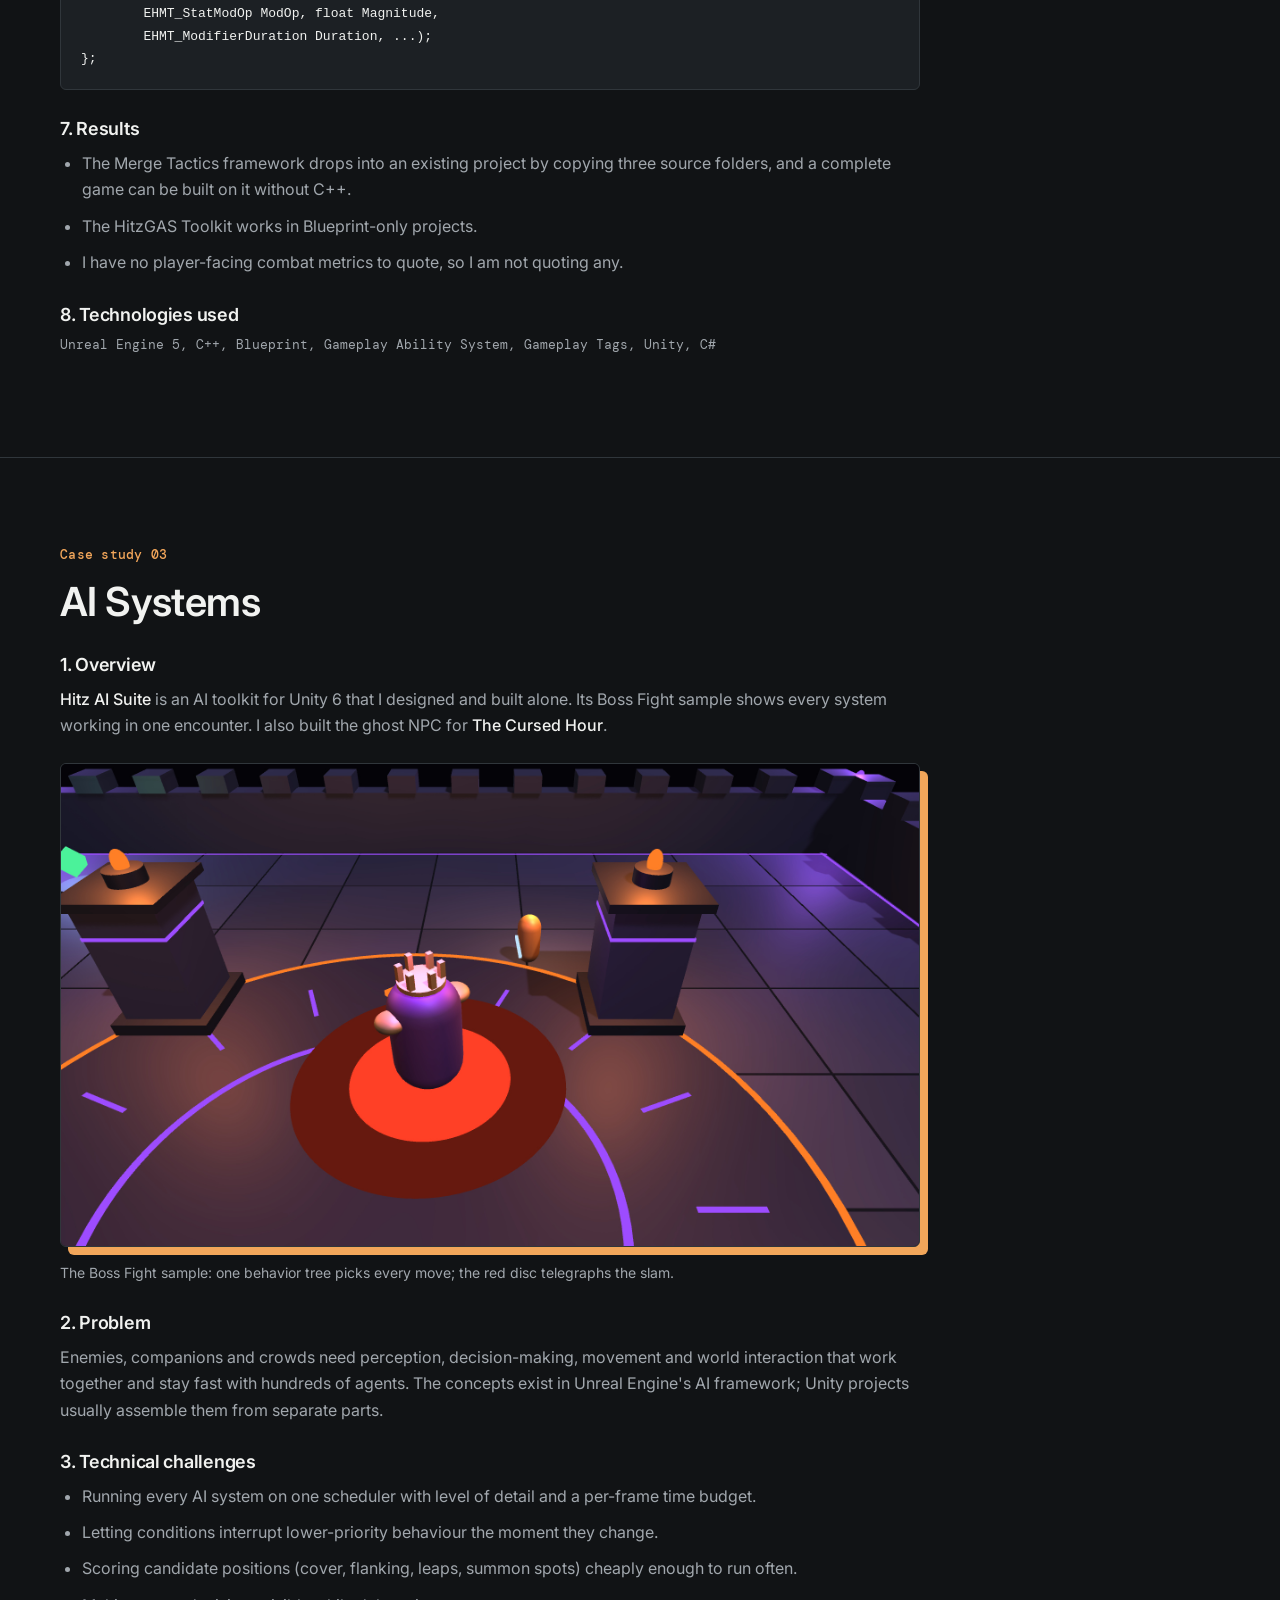
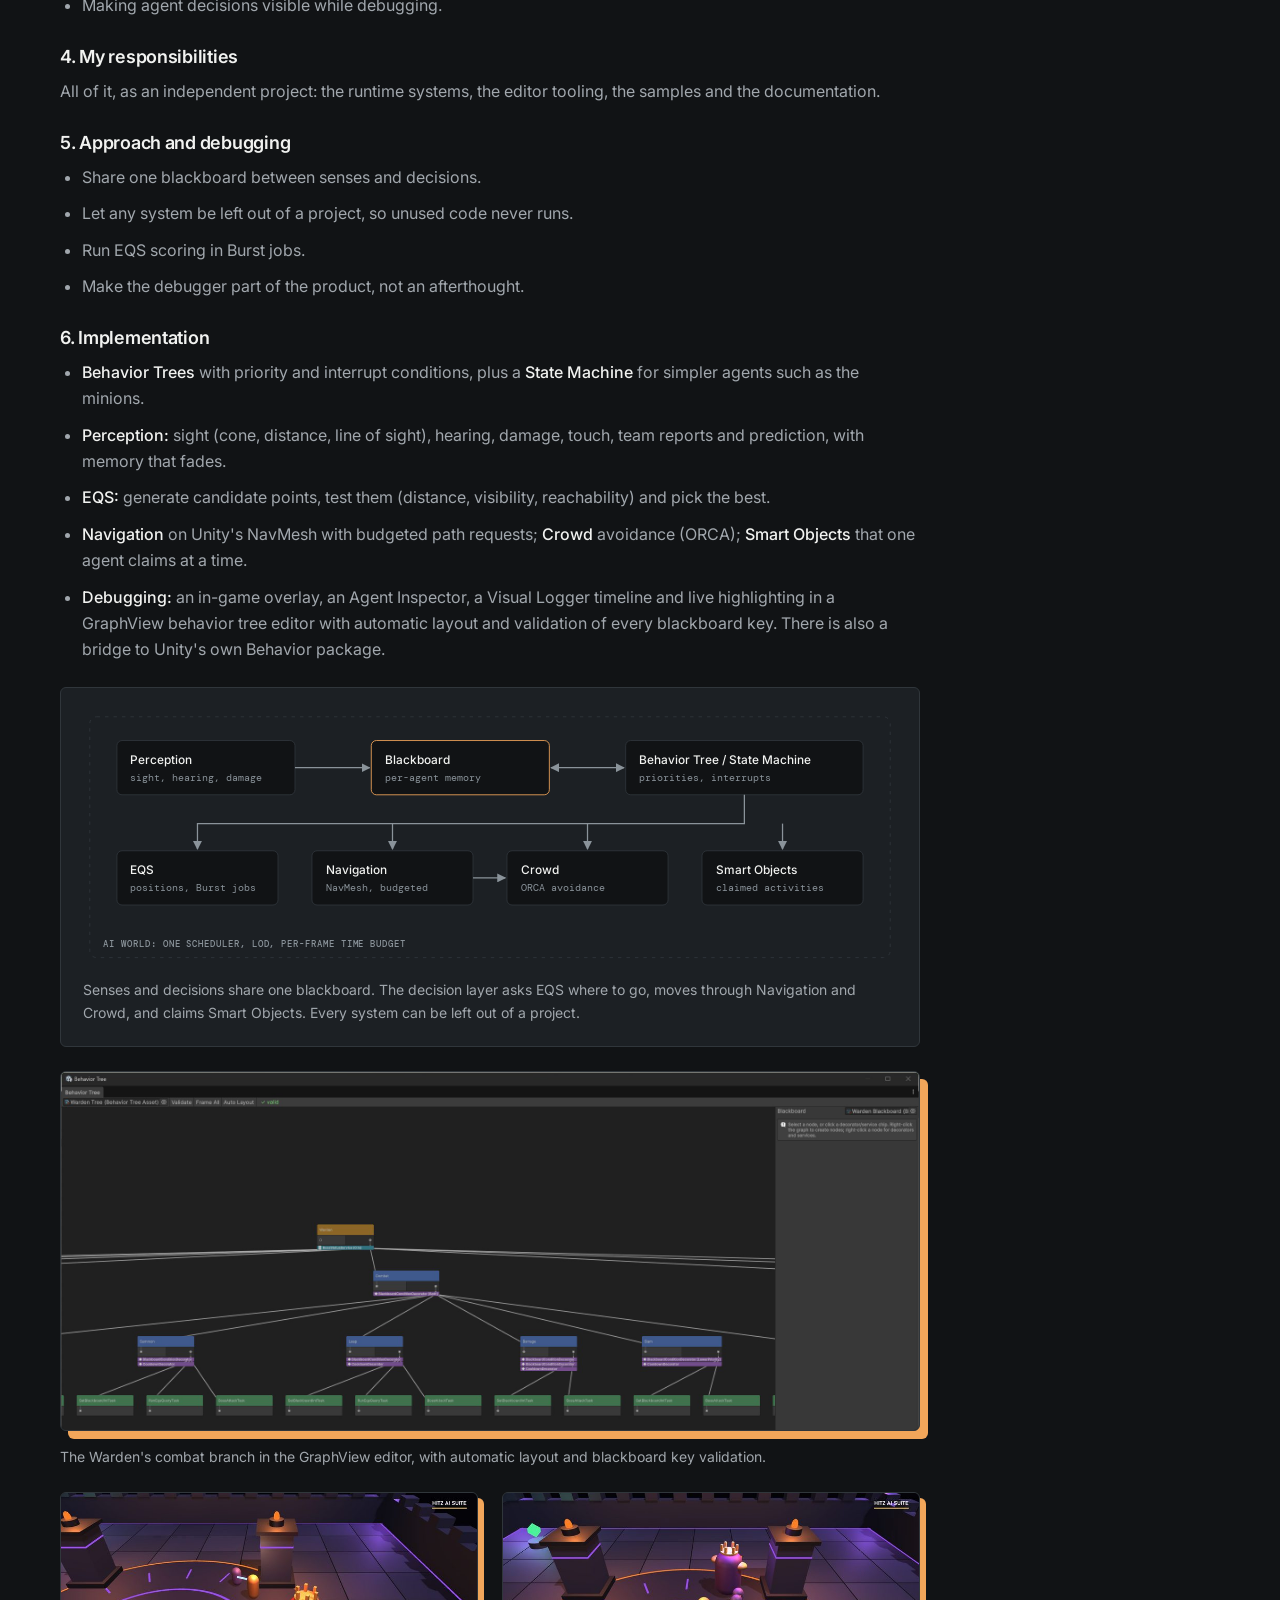
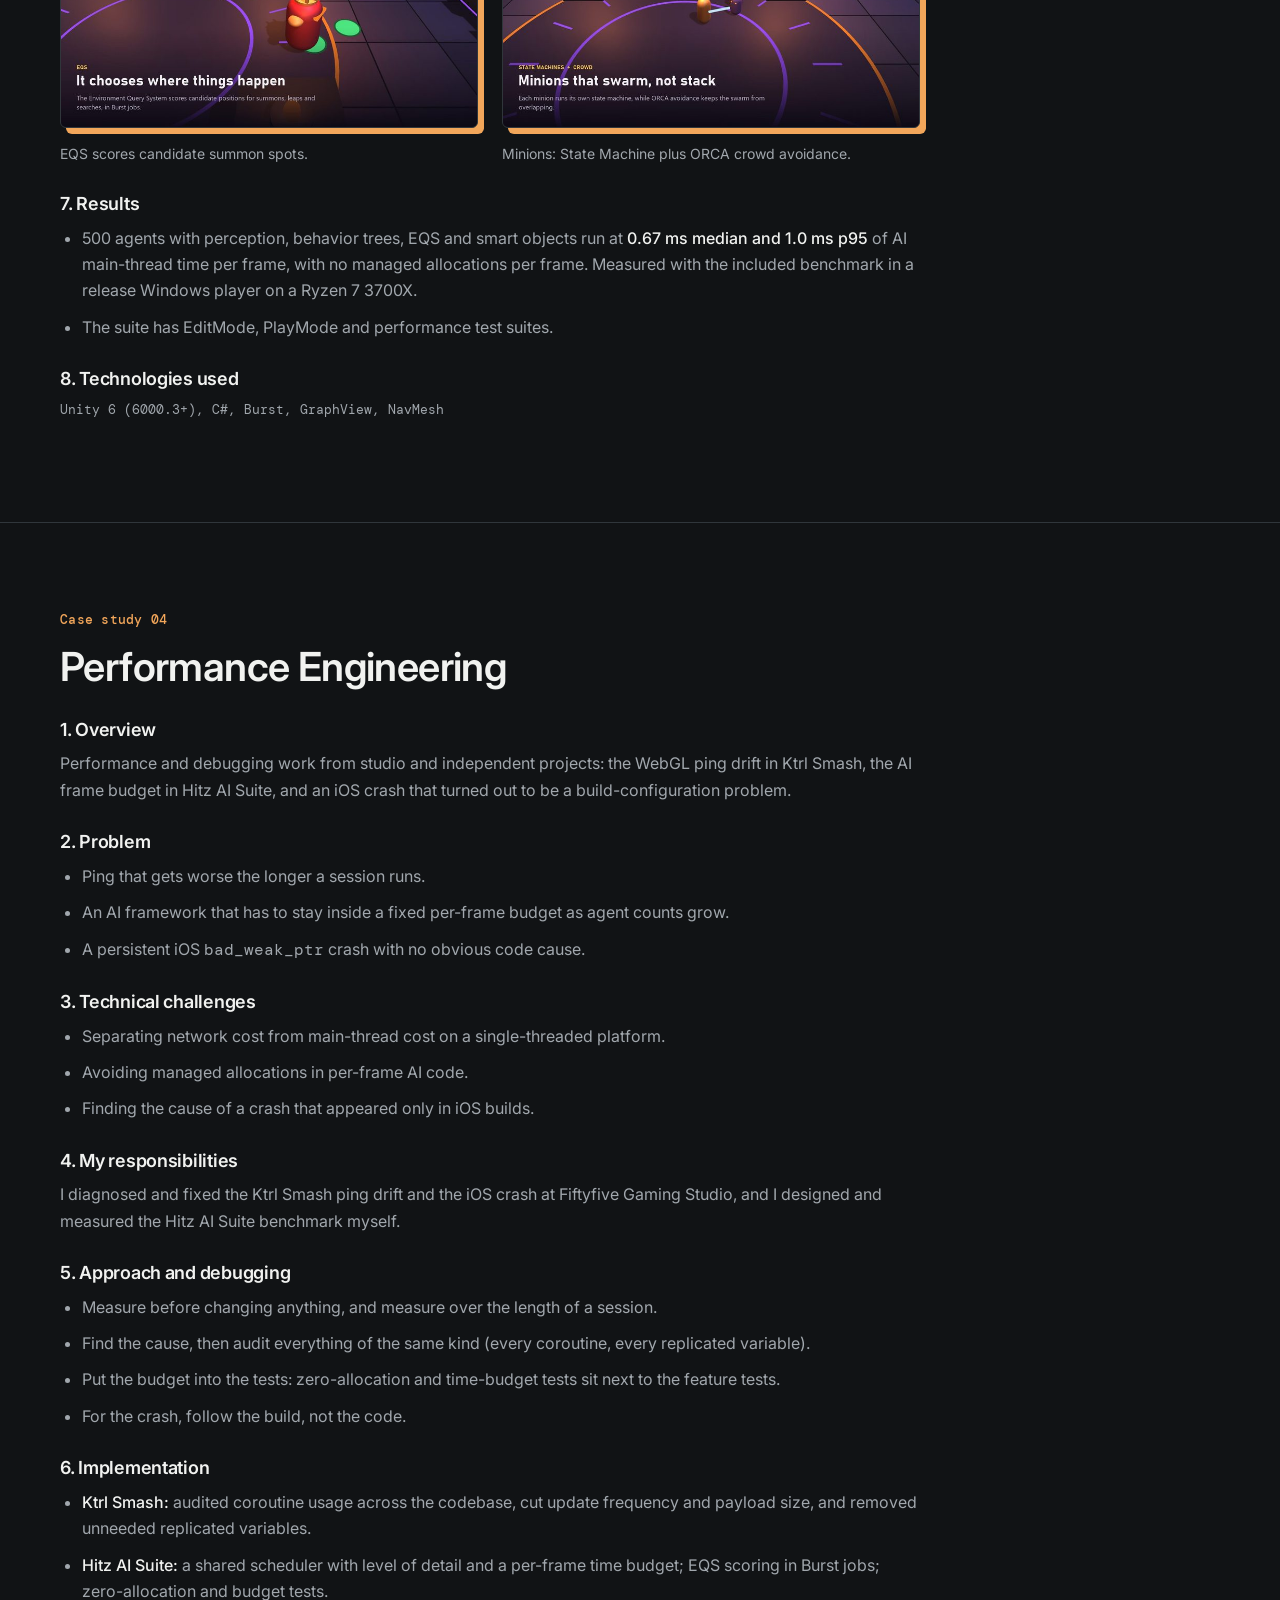
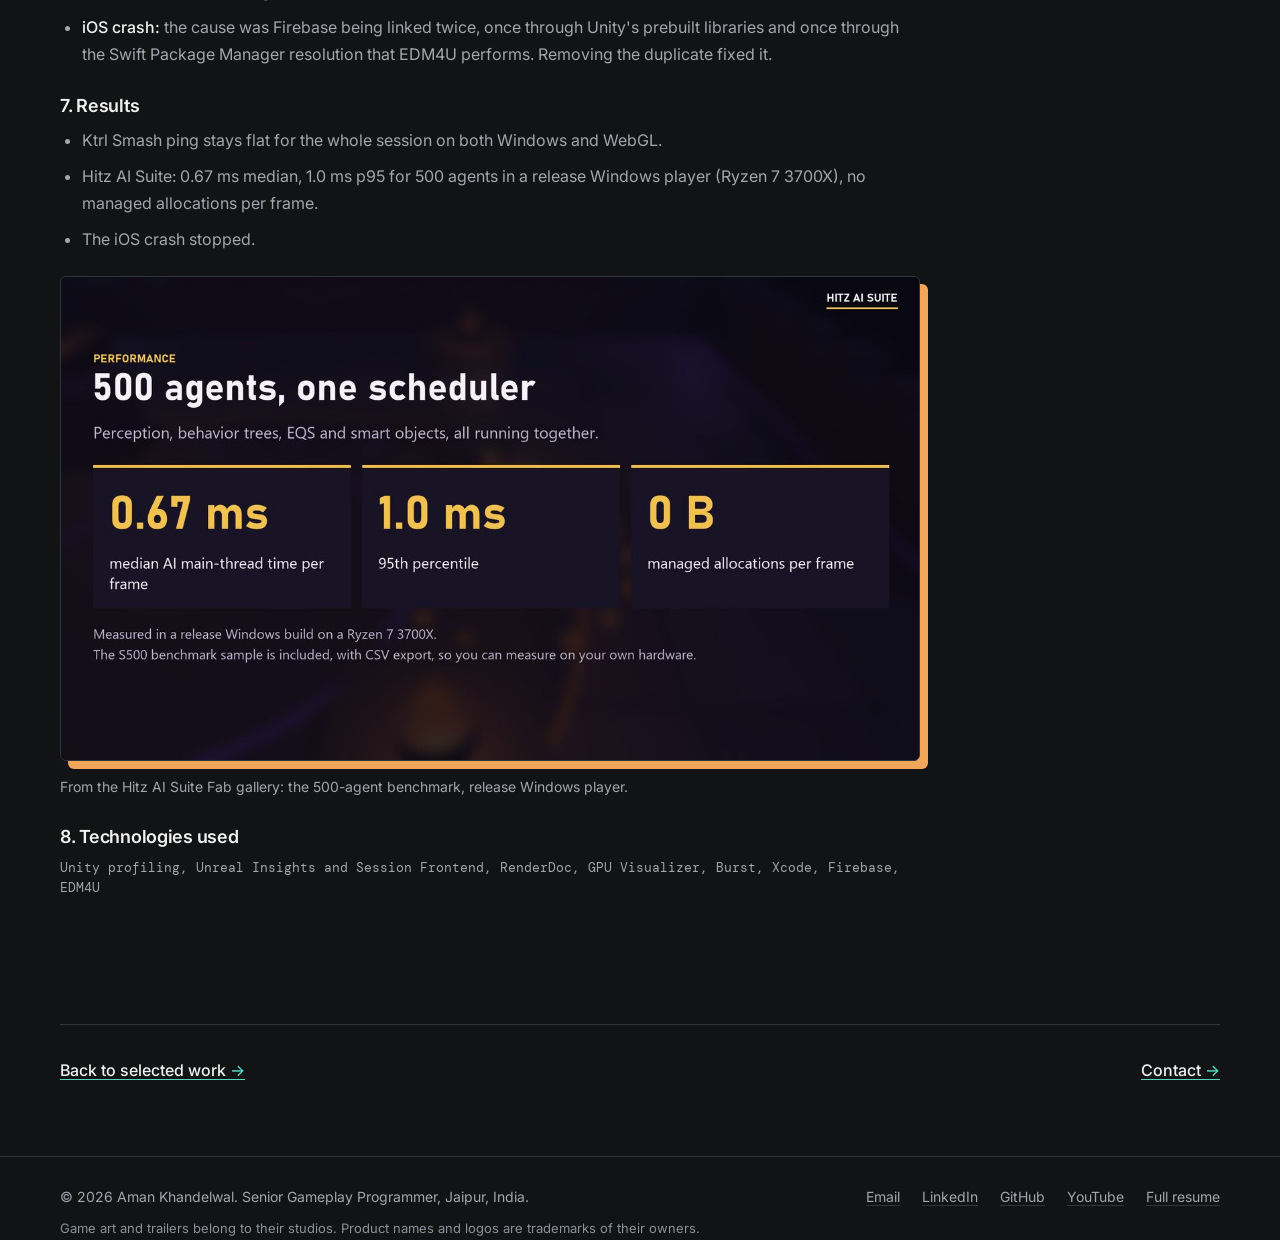
==== commit 73570117: "Move Experience under Selected Work and add verified figures - Order: work, experience, engineering," ====
--- a/engineering.html
+++ b/engineering.html
@@ -32,7 +32,7 @@
     <a class="nav__brand" href="index.html">Aman Khandelwal</a>
     <button class="nav__toggle" type="button" aria-expanded="false" aria-controls="site-menu" aria-label="Menu"><span></span><span></span></button>
     <nav id="site-menu" class="nav__menu" aria-label="Main">
-      <ul><li><a href="index.html">Home</a></li><li><a href="index.html#work">Projects</a></li><li><a href="engineering.html" aria-current="page">Engineering</a></li><li><a href="index.html#experience">Experience</a></li><li><a href="index.html#about">About</a></li><li><a href="index.html#contact">Contact</a></li></ul>
+      <ul><li><a href="index.html">Home</a></li><li><a href="index.html#work">Projects</a></li><li><a href="index.html#experience">Experience</a></li><li><a href="engineering.html" aria-current="page">Engineering</a></li><li><a href="index.html#about">About</a></li><li><a href="index.html#contact">Contact</a></li></ul>
       <a class="btn btn--sm" href="assets/Aman_Khandelwal_Resume.pdf" download>Resume</a>
     </nav>
   </div>
--- a/style.css
+++ b/style.css
@@ -96,11 +96,21 @@
 .hero__thumbs span { position: absolute; left: 0; right: 0; bottom: 0; padding: 18px 10px 8px; font: 400 12px/1.3 var(--mono); background: linear-gradient(transparent, rgb(17 19 21 / .88)); }
 .work__feature.work__feature--rev { grid-template-columns: minmax(0, 5fr) minmax(0, 7fr); border-top: 1px solid var(--border); padding-top: clamp(40px, 6vw, 72px); }
 .more { color: var(--text-2); margin: 0; }
+.stats { border-top: 1px solid var(--border); }
+.stats__row { display: grid; grid-template-columns: repeat(4, minmax(0, 1fr)); margin: 0; }
+.stats__row div { display: flex; flex-direction: column-reverse; justify-content: flex-end; gap: 6px; padding: 28px 24px; border-right: 1px solid var(--border); }
+.stats__row div:first-child { padding-left: 0; }
+.stats__row div:last-child { border-right: 0; }
+.stats__row dd { margin: 0; font: 600 clamp(28px, 3.2vw, 40px)/1.1 var(--font); letter-spacing: -.02em; color: var(--text); }
+.stats__row dt { font: 400 13px/1.45 var(--mono); color: var(--text-2); }
 /* media frame */
 .frame { display: block; border: 1px solid var(--border); border-radius: var(--r); overflow: hidden; background: var(--surface); }
 .frame img { width: 100%; aspect-ratio: 16 / 9; object-fit: cover; }
 .frame--contain img { object-fit: contain; background: #0d0f10; }
 .frame--natural img { aspect-ratio: auto; }
+/* same treatment as the profile photo: thin border + amber offset block */
+.frame, .trailer { --off: 8px; box-shadow: var(--off) var(--off) 0 var(--accent-2); margin-right: var(--off); margin-bottom: var(--off); }
+.tool > .frame, .shots .frame { --off: 6px; }
 
 /* selected work */
 .work { display: grid; gap: clamp(40px, 6vw, 72px); }
@@ -199,11 +209,11 @@
 .doc__body ul, .doc__body ol.list { padding-left: 22px; display: grid; gap: 10px; margin-bottom: 1em; }
 .doc__body li b, .doc__body p b { color: var(--text); font-weight: 500; }
 .doc__body .frame, .doc__body .diagram, .doc__body .code, .doc__body .trailer { margin: 24px 0; }
-.shots { display: grid; grid-template-columns: repeat(2, minmax(0, 1fr)); gap: 16px; margin: 24px 0; }
+.shots { display: grid; grid-template-columns: repeat(2, minmax(0, 1fr)); gap: 24px; margin: 24px 0; }
 .shots .frame { margin: 0; }
 .shot { margin: 24px 0; }
 .shots .shot { margin: 0; }
-.shot figcaption { margin-top: 10px; font-size: 14px; color: var(--text-2); }
+.shot figcaption { margin-top: 14px; font-size: 14px; color: var(--text-2); }
 .doc__body .shot .frame { margin: 0; }
 .case-study { padding: clamp(56px, 8vw, 88px) 0; border-top: 1px solid var(--border); }
 .case-study > .wrap > h2 { font-size: clamp(28px, 3.4vw, 40px); margin-bottom: 14px; }
@@ -264,8 +274,15 @@
   .expertise { grid-template-columns: 1fr; gap: 32px; }
   .role { grid-template-columns: 1fr; }
   .hero__grid { grid-template-columns: 1fr; }
+  .stats__row { grid-template-columns: repeat(2, minmax(0, 1fr)); }
+  .stats__row div { border-bottom: 1px solid var(--border); }
+  .stats__row div:nth-child(2n) { border-right: 0; }
+  .stats__row div:nth-child(odd) { padding-left: 0; }
+  .stats__row div:nth-last-child(-n+2) { border-bottom: 0; }
   .hero__side { justify-content: flex-start; }
   .hero__photo { width: min(320px, 88%); }
+  .frame, .trailer { --off: 6px; }
+  .hero__photo { box-shadow: 6px 6px 0 var(--accent-2); }
   .btn-row .btn { flex: 1 1 100%; }
   .code { font-size: 12px; }
   .lead { font-size: 17px; }
